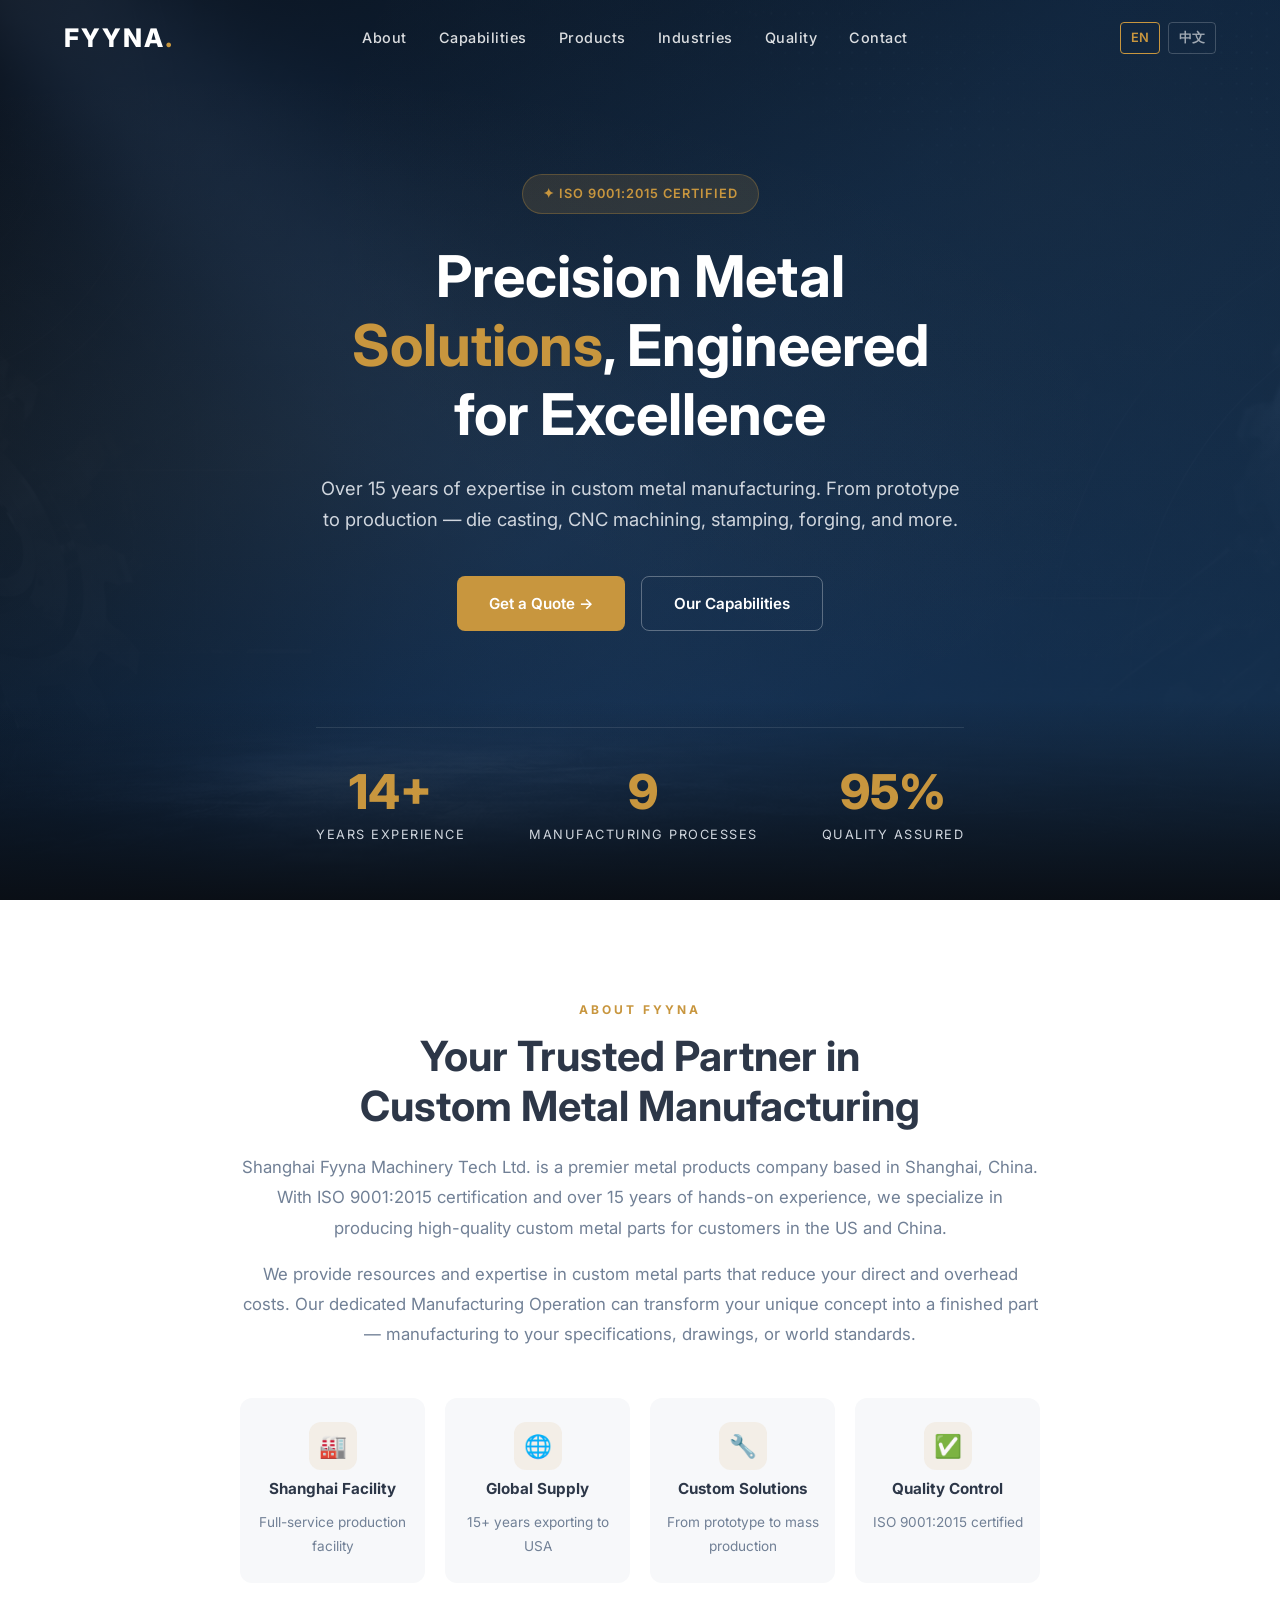
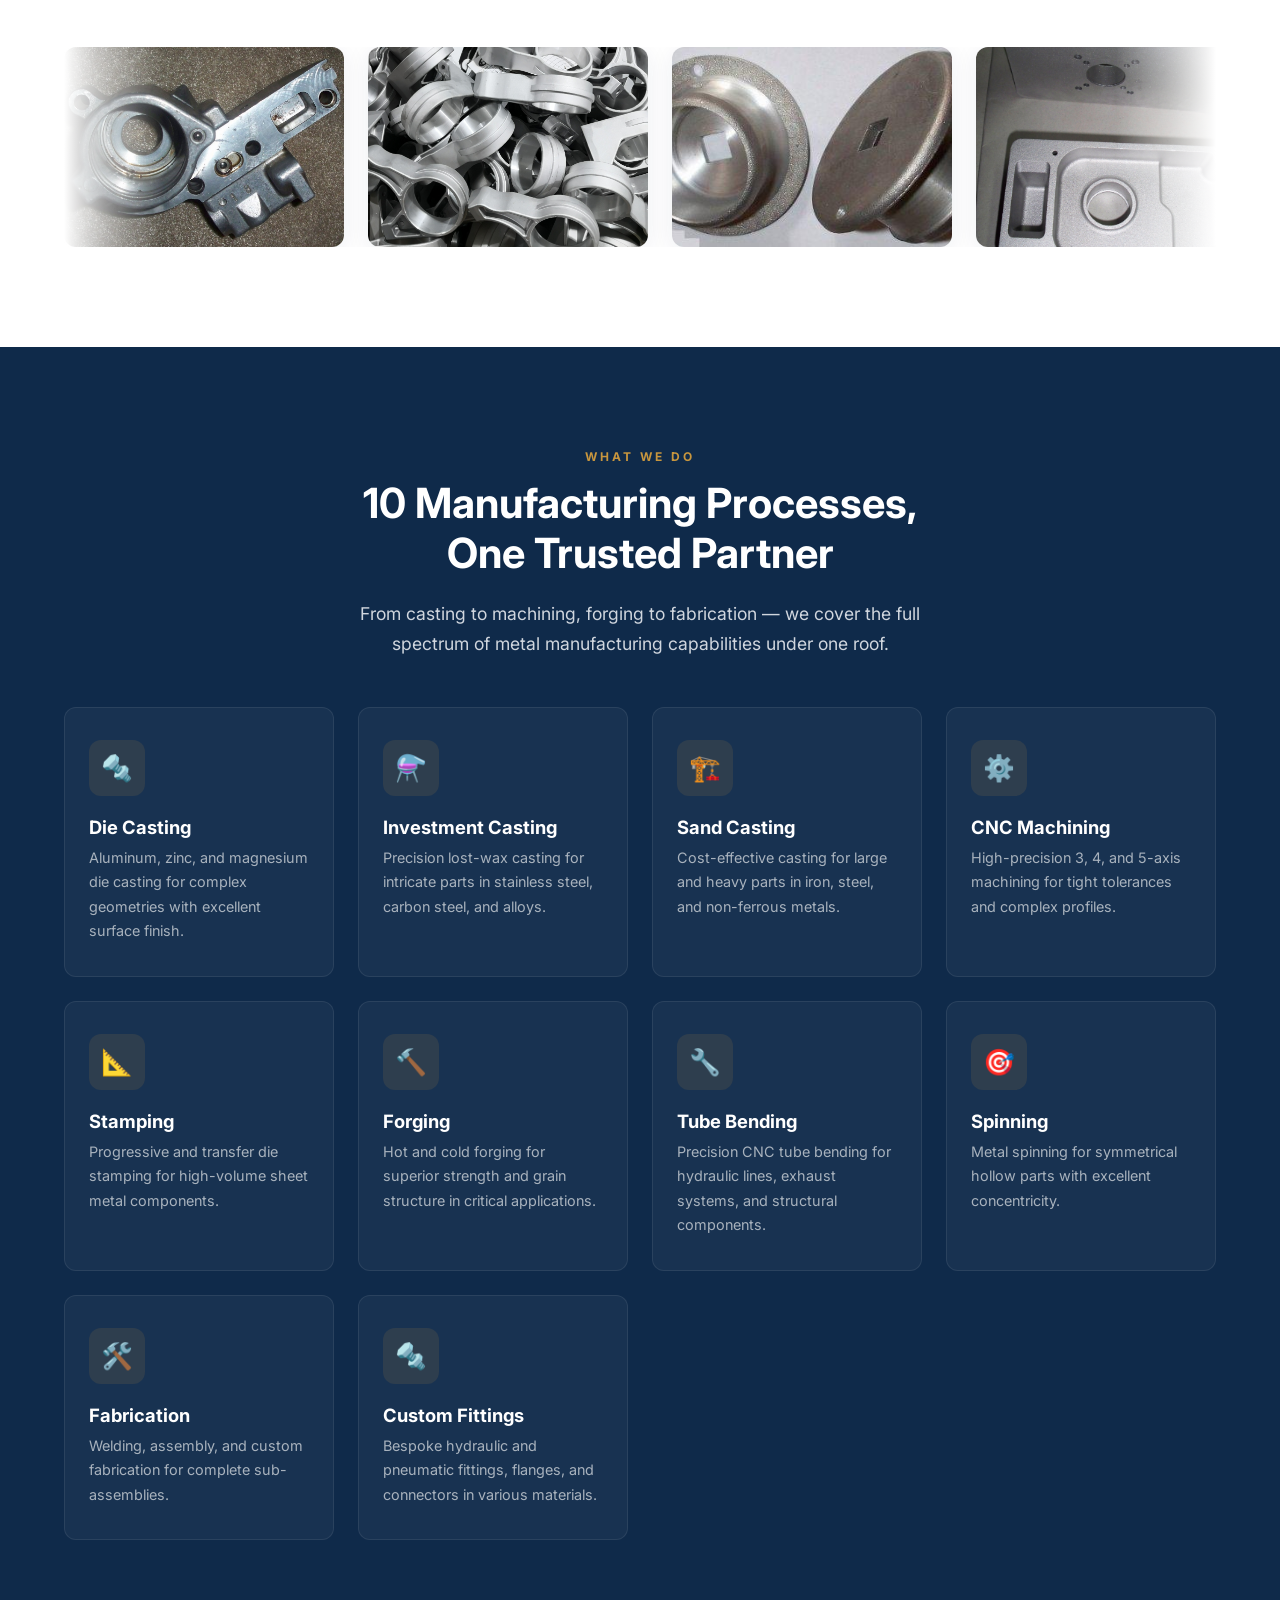
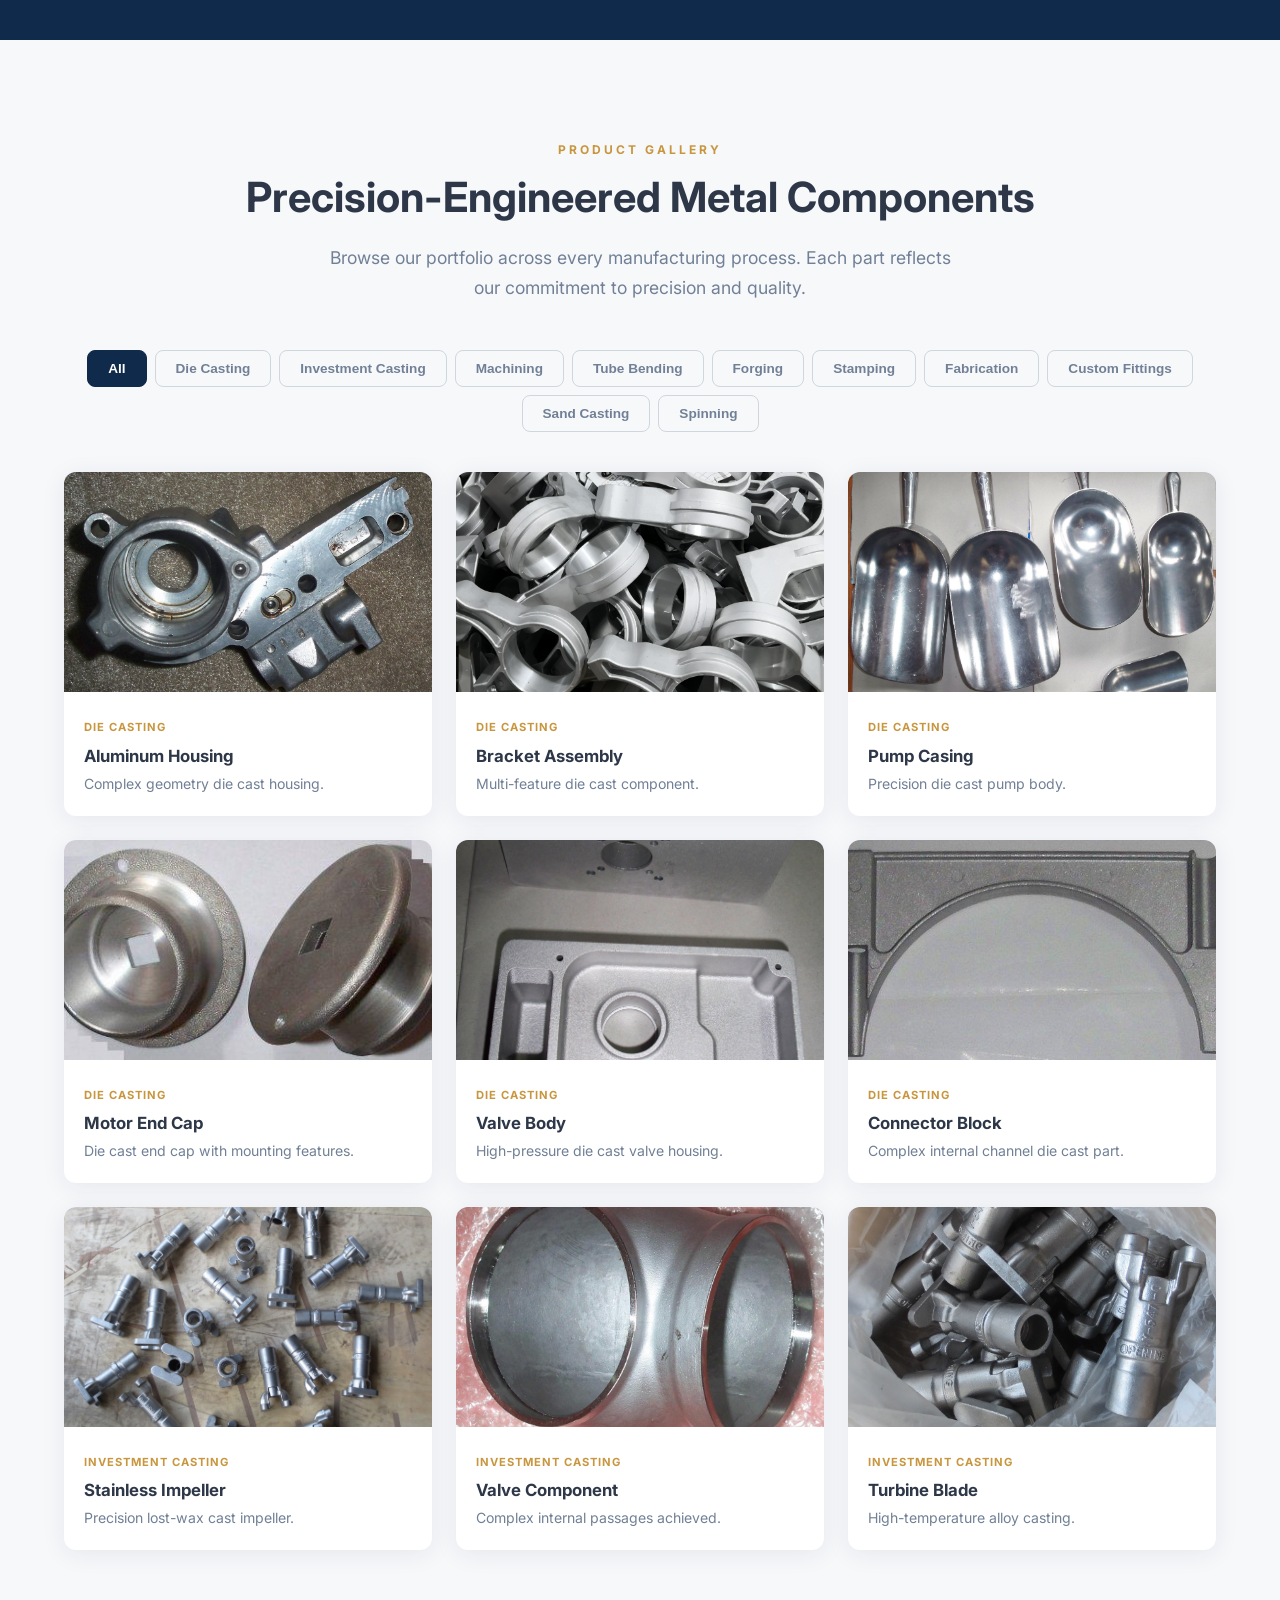
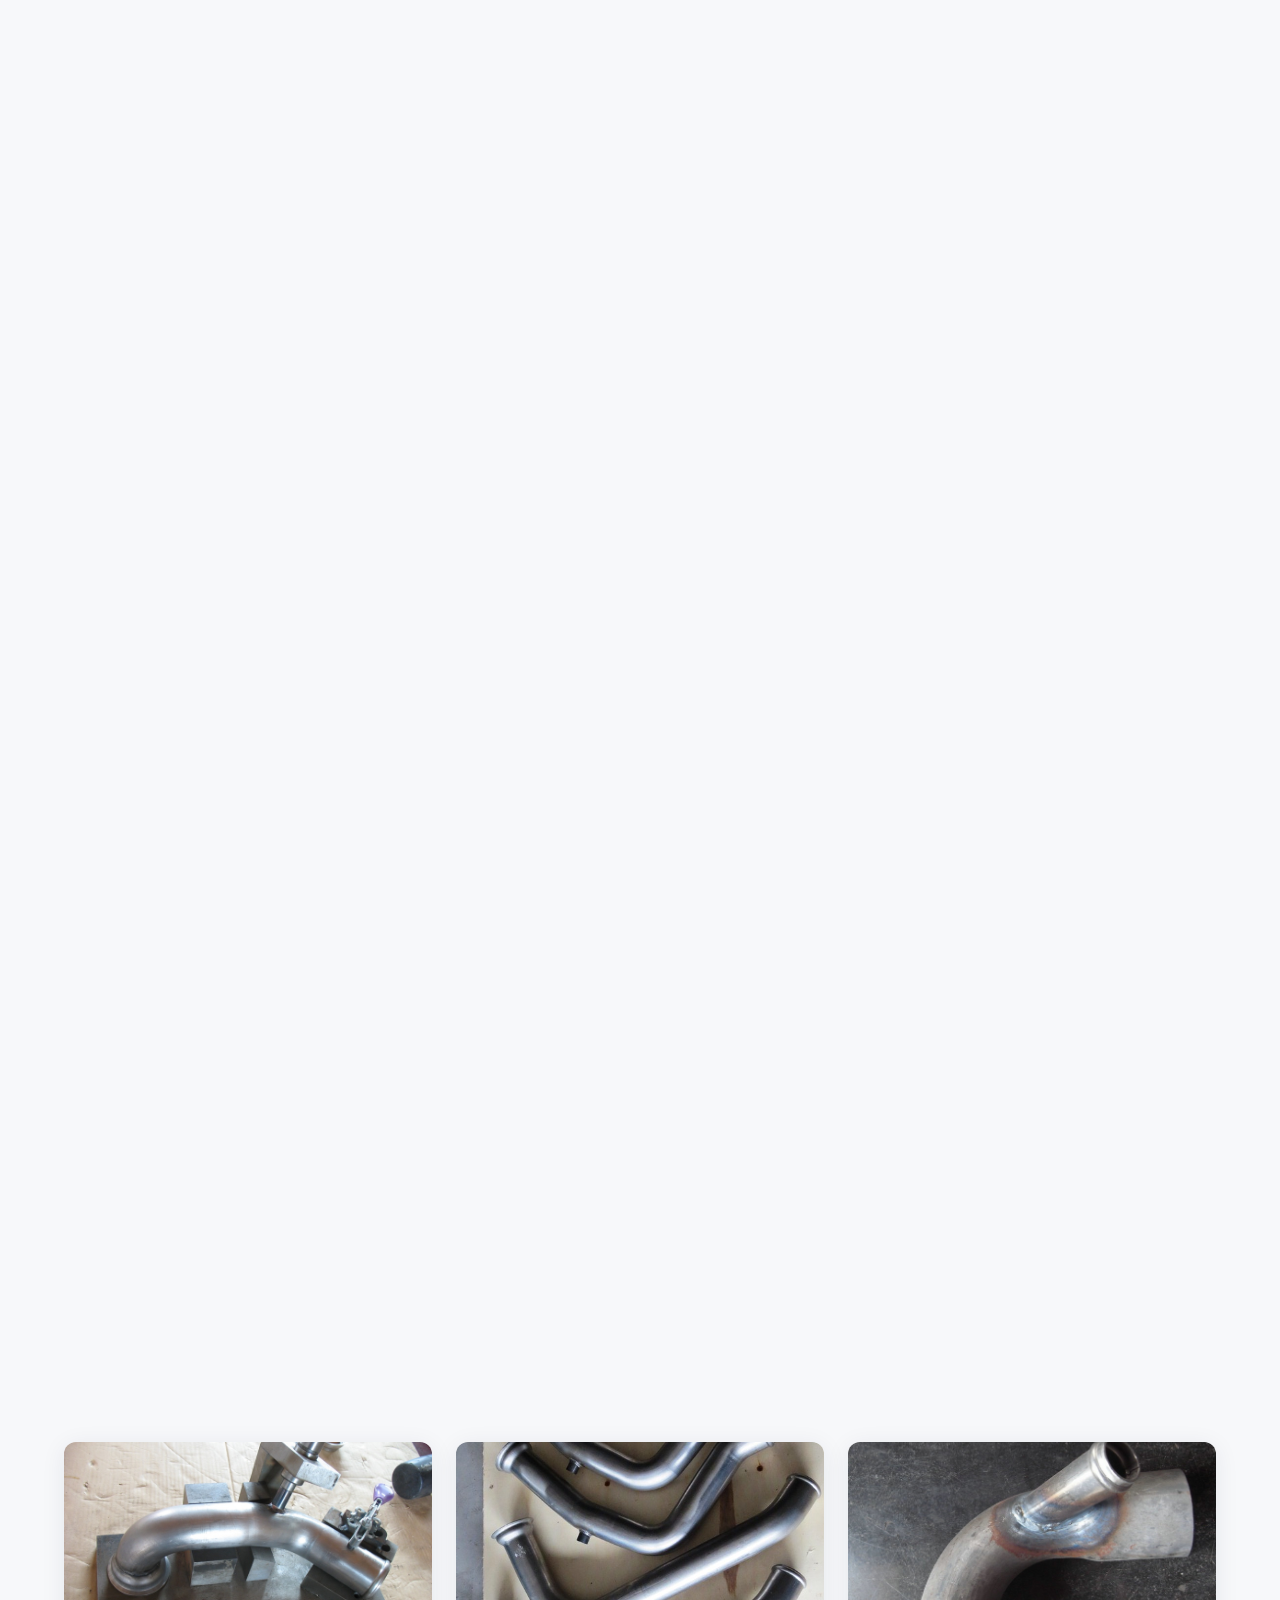
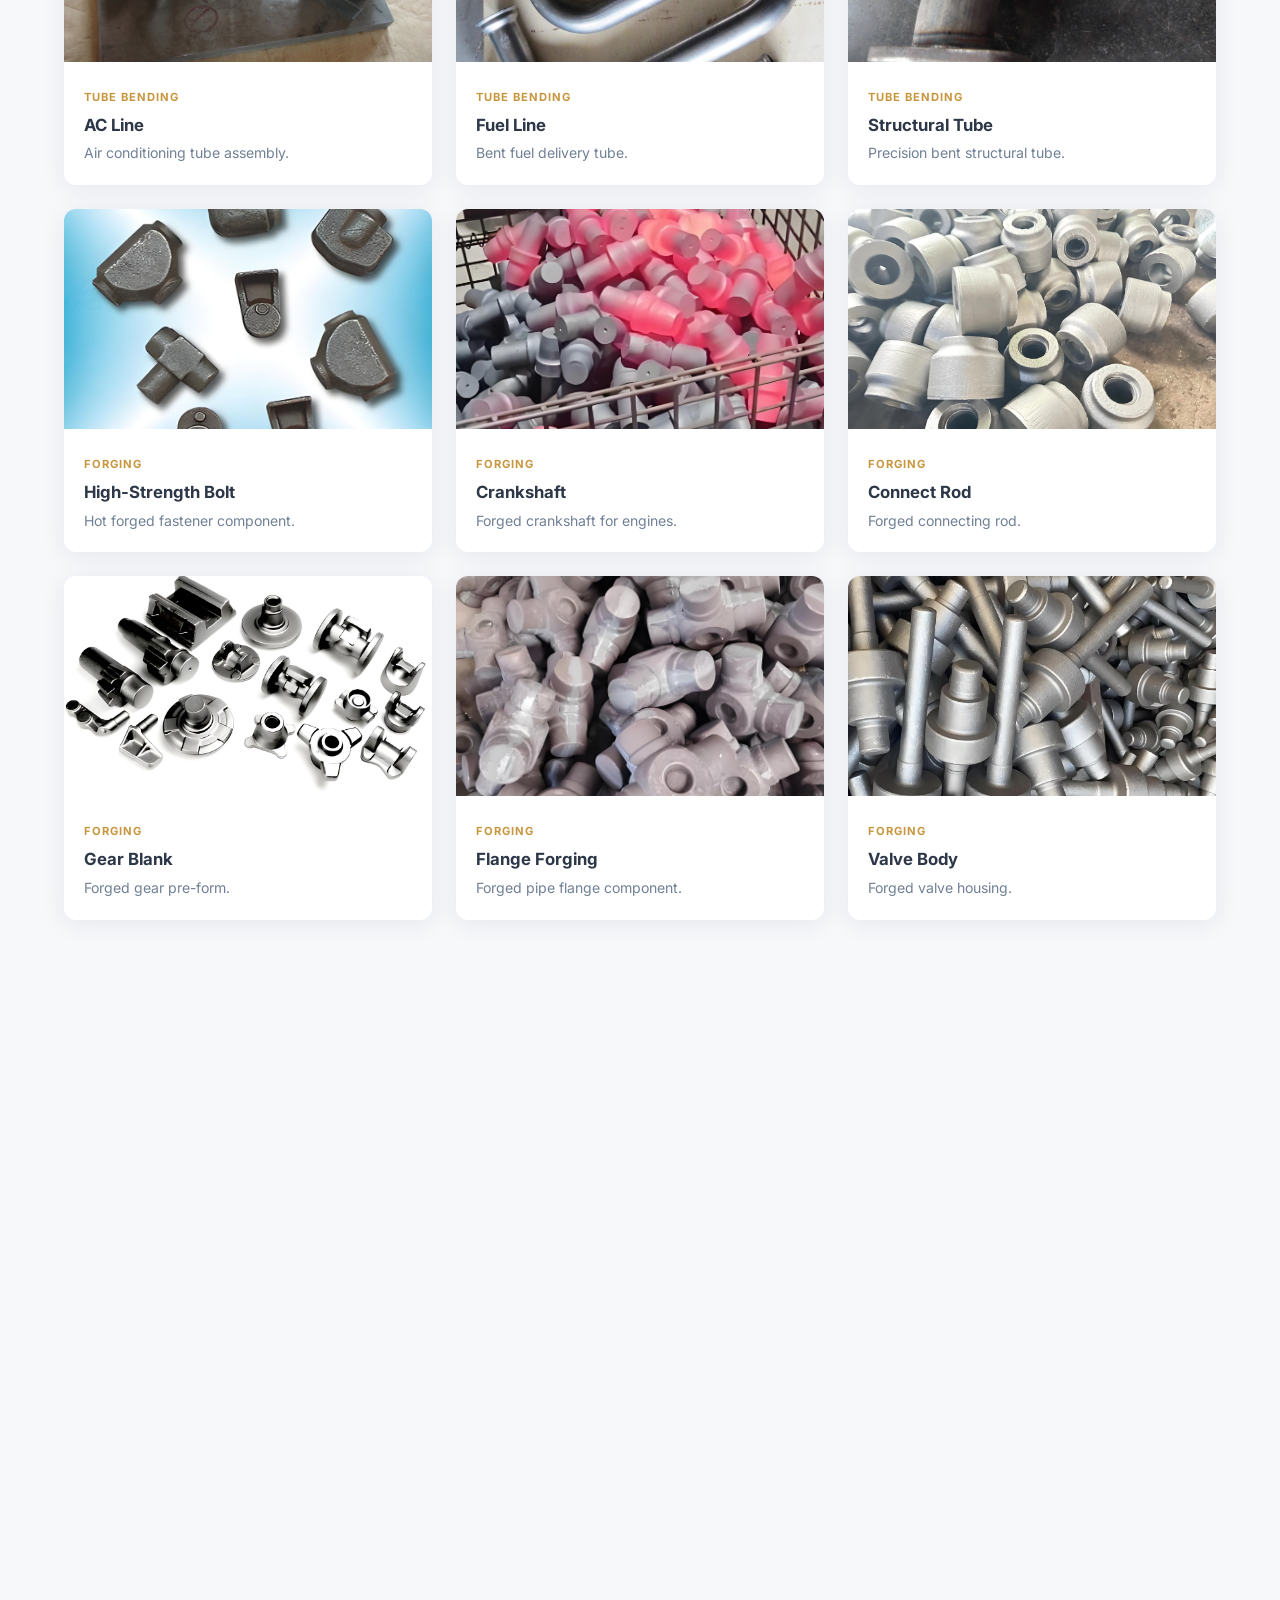
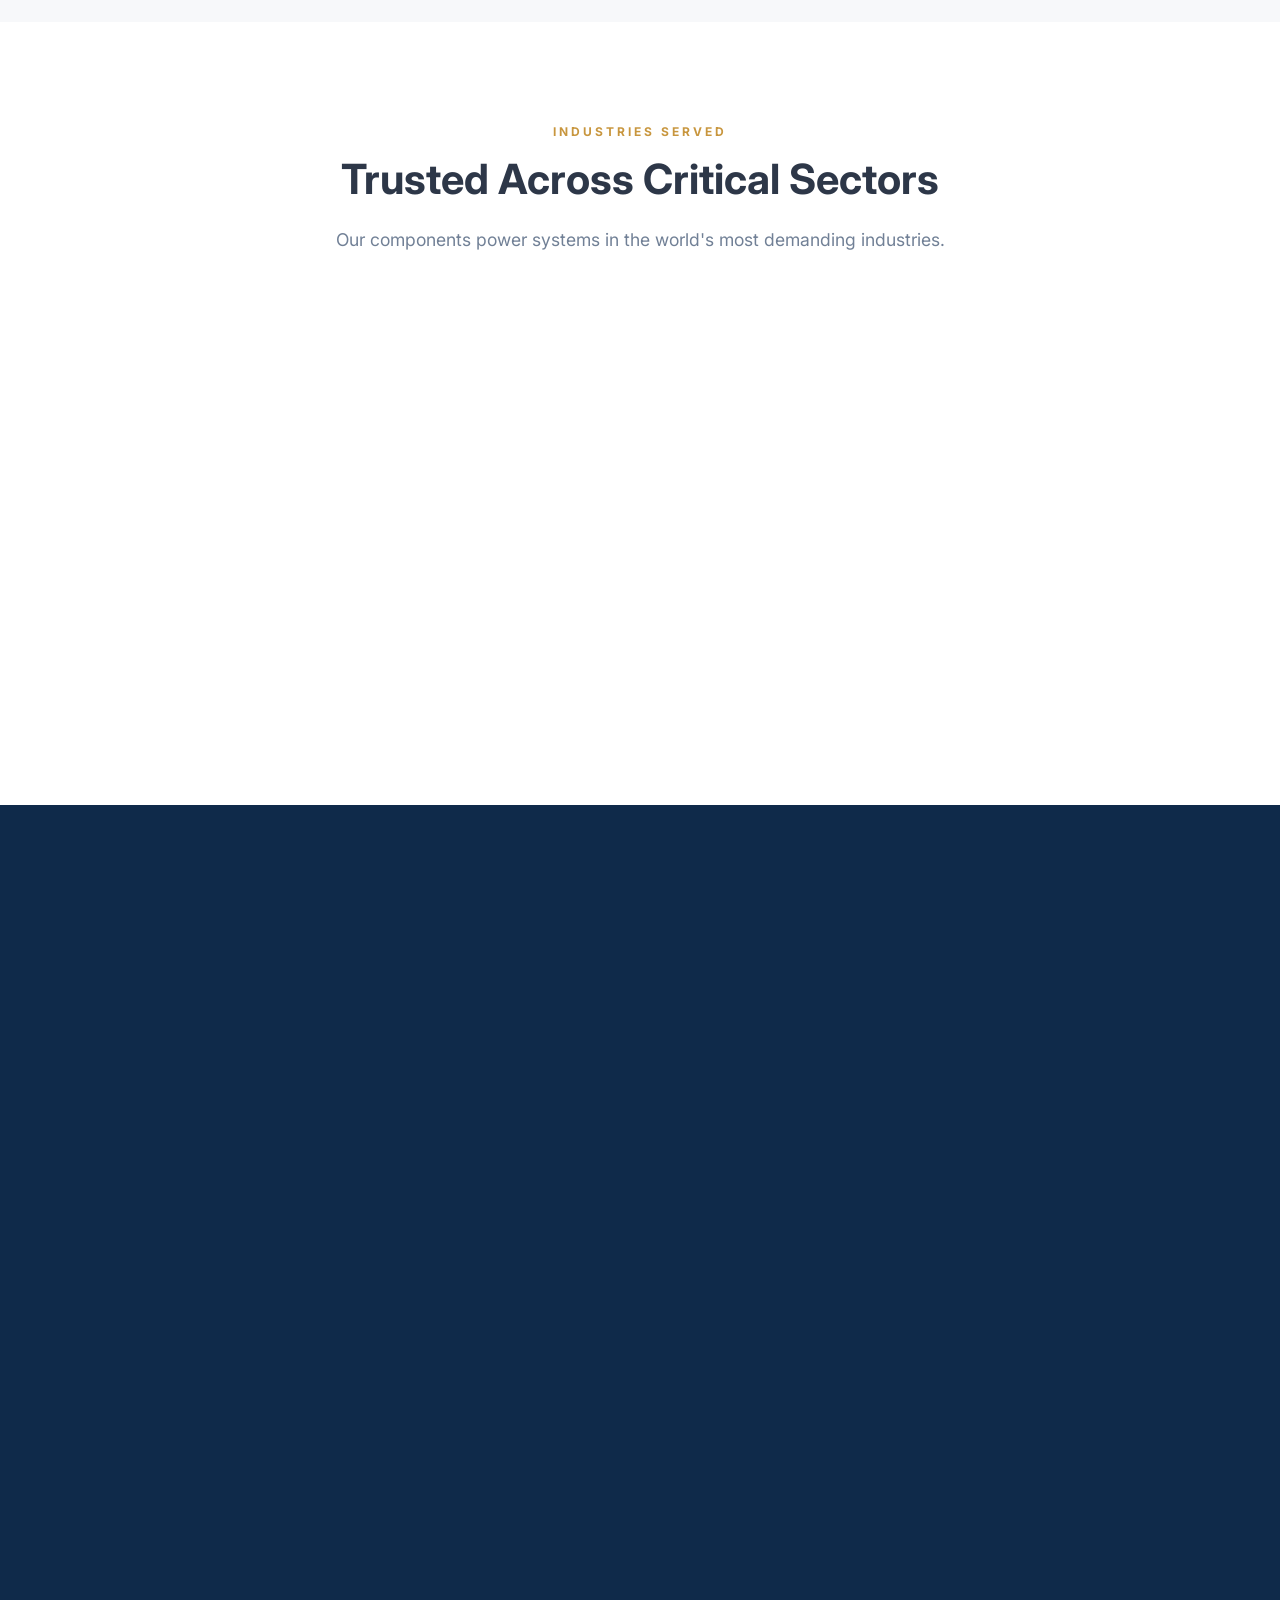
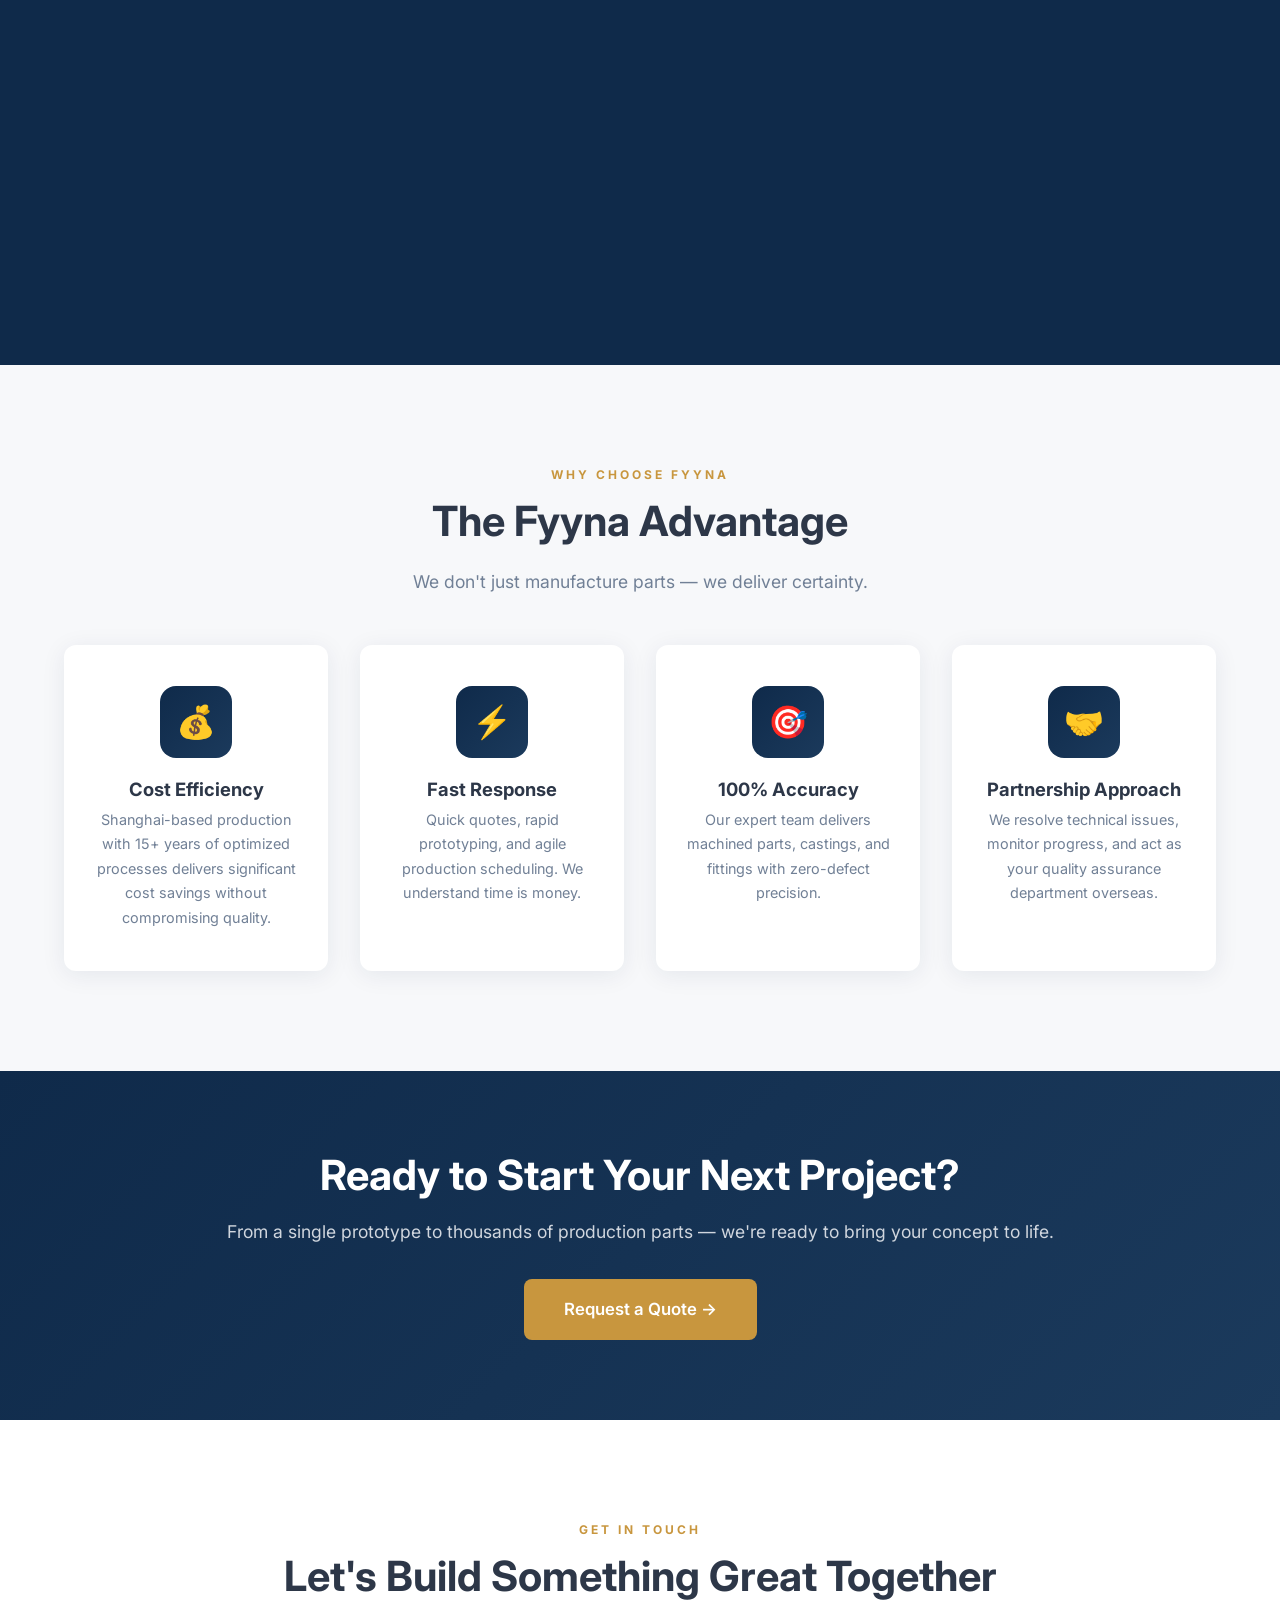
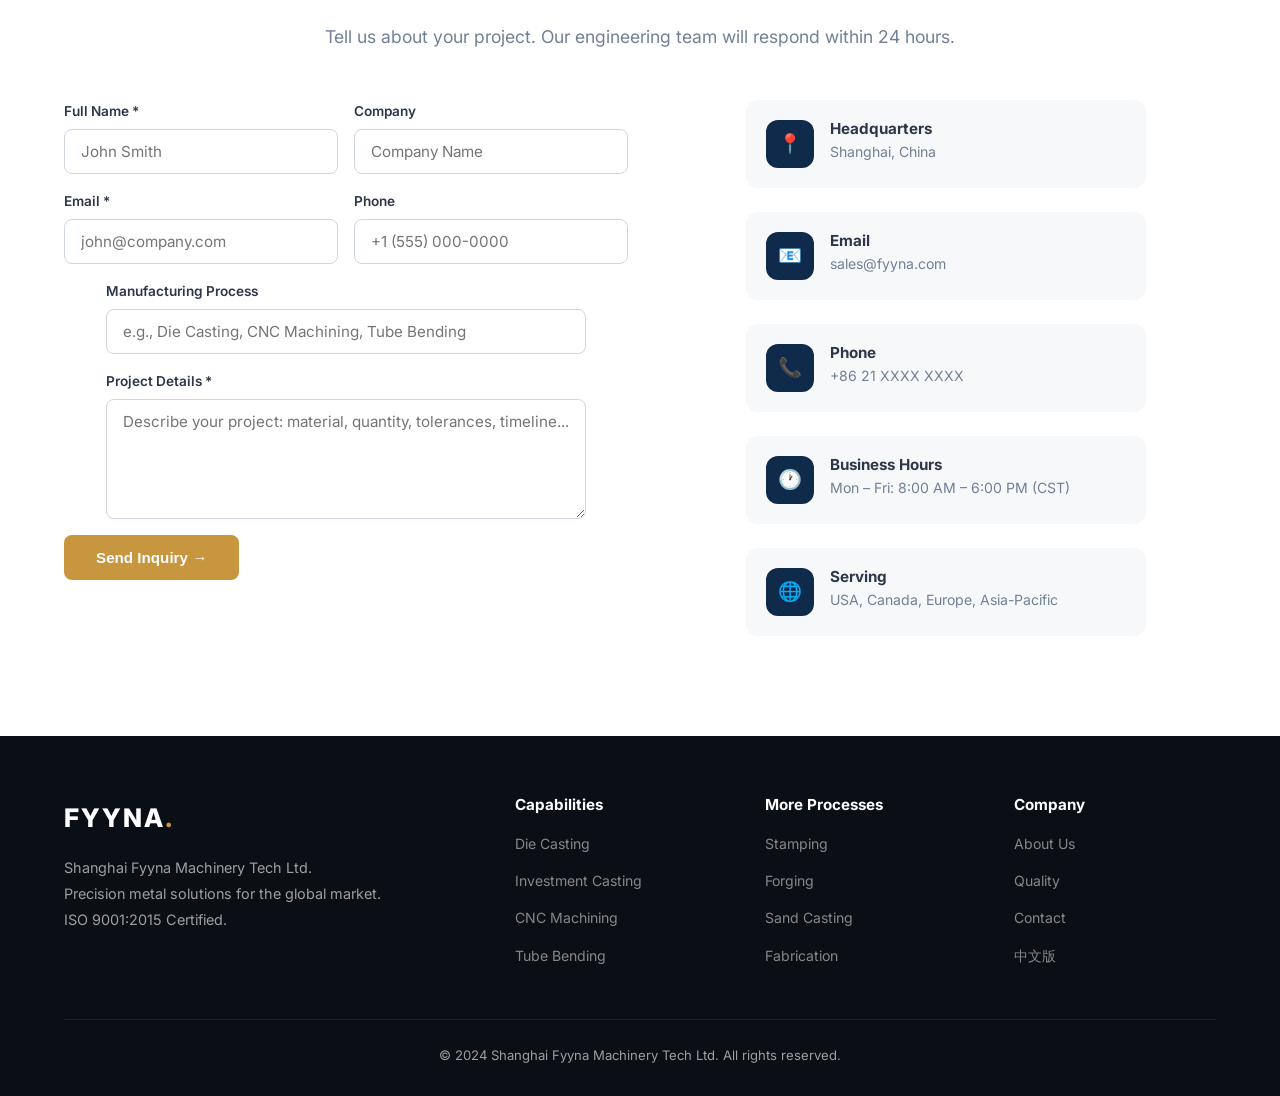
==== index.html @ 2e4b45f0 "Fyyna website - English & Chinese versions with product catalog" ====
<!DOCTYPE html>
<html lang="en">
<head>
  <meta charset="UTF-8">
  <meta name="viewport" content="width=device-width, initial-scale=1.0">
  <title>Fyyna — Precision Metal Solutions | Shanghai Fyyna Machinery Tech</title>
  <meta name="description" content="Shanghai Fyyna Machinery Tech — ISO 9001 certified manufacturer of custom metal parts. Die casting, investment casting, CNC machining, stamping, forging, tube bending. 15+ years exporting to USA.">
  <link rel="preconnect" href="https://fonts.googleapis.com">
  <link href="https://fonts.googleapis.com/css2?family=Inter:wght@400;500;600;700;800&display=swap" rel="stylesheet">
  <link rel="stylesheet" href="css/style.css">
</head>
<body>

<!-- ===== Navigation ===== -->
<nav class="nav" id="nav">
  <div class="container">
    <a href="#" class="nav-logo">FYYNA<span>.</span></a>
    <ul class="nav-links">
      <li><a href="#about">About</a></li>
      <li><a href="#capabilities">Capabilities</a></li>
      <li><a href="#products">Products</a></li>
      <li><a href="#industries">Industries</a></li>
      <li><a href="#quality">Quality</a></li>
      <li><a href="#contact">Contact</a></li>
    </ul>
    <div class="nav-lang">
      <a href="index.html" class="active">EN</a>
      <a href="zh.html">中文</a>
    </div>
    <div class="nav-toggle" onclick="document.querySelector('.nav-links').classList.toggle('show')">
      <span></span><span></span><span></span>
    </div>
  </div>
</nav>

<!-- ===== Hero ===== -->
<section class="hero" id="hero">
  <div class="container">
    <div class="hero-content fade-up">
      <div class="hero-badge">✦ ISO 9001:2015 CERTIFIED</div>
      <h1>Precision Metal<br><span>Solutions</span>, Engineered<br>for Excellence</h1>
      <p>Over 15 years of expertise in custom metal manufacturing. From prototype to production — die casting, CNC machining, stamping, forging, and more.</p>
      <div class="hero-btns">
        <a href="#contact" class="btn btn-primary">Get a Quote →</a>
        <a href="#capabilities" class="btn btn-outline">Our Capabilities</a>
      </div>
    </div>
    <div class="hero-stats fade-up">
      <div class="hero-stat">
        <div class="hero-stat-num">15+</div>
        <div class="hero-stat-label">YEARS EXPERIENCE</div>
      </div>
      <div class="hero-stat">
        <div class="hero-stat-num">10</div>
        <div class="hero-stat-label">MANUFACTURING PROCESSES</div>
      </div>
      <div class="hero-stat">
        <div class="hero-stat-num">100%</div>
        <div class="hero-stat-label">QUALITY ASSURED</div>
      </div>
    </div>
  </div>
</section>

<!-- ===== About ===== -->
<section class="section" id="about">
  <div class="container">
    <div class="about-center fade-up">
      <div class="section-label">About Fyyna</div>
      <h2>Your Trusted Partner in<br>Custom Metal Manufacturing</h2>
      <p>Shanghai Fyyna Machinery Tech Ltd. is a premier metal products company based in Shanghai, China. With ISO 9001:2015 certification and over 15 years of hands-on experience, we specialize in producing high-quality custom metal parts for customers in the US and China.</p>
      <p>We provide resources and expertise in custom metal parts that reduce your direct and overhead costs. Our dedicated Manufacturing Operation can transform your unique concept into a finished part — manufacturing to your specifications, drawings, or world standards.</p>
      <div class="about-features">
        <div class="about-feature">
          <div class="about-feature-icon">🏭</div>
          <h4>Shanghai Facility</h4>
          <p>Full-service production facility</p>
        </div>
        <div class="about-feature">
          <div class="about-feature-icon">🌐</div>
          <h4>Global Supply</h4>
          <p>15+ years exporting to USA</p>
        </div>
        <div class="about-feature">
          <div class="about-feature-icon">🔧</div>
          <h4>Custom Solutions</h4>
          <p>From prototype to mass production</p>
        </div>
        <div class="about-feature">
          <div class="about-feature-icon">✅</div>
          <h4>Quality Control</h4>
          <p>ISO 9001:2015 certified</p>
        </div>
      </div>
    </div>
    <div class="carousel-wrapper fade-up">
      <div class="carousel-track">
        <img class="carousel-img" src="images/carousel/slide-1.jpg" alt="Die casting">
        <img class="carousel-img" src="images/carousel/slide-2.jpg" alt="Die casting">
        <img class="carousel-img" src="images/carousel/slide-3.jpg" alt="Die casting">
        <img class="carousel-img" src="images/carousel/slide-4.jpg" alt="Die casting">
        <img class="carousel-img" src="images/carousel/slide-5.jpg" alt="CNC machining">
        <img class="carousel-img" src="images/carousel/slide-6.jpg" alt="CNC machining">
        <img class="carousel-img" src="images/carousel/slide-7.jpg" alt="CNC machining">
        <img class="carousel-img" src="images/carousel/slide-8.jpg" alt="CNC machining">
        <img class="carousel-img" src="images/carousel/slide-9.jpg" alt="Tube bending">
        <img class="carousel-img" src="images/carousel/slide-10.jpg" alt="Tube bending">
        <img class="carousel-img" src="images/carousel/slide-11.jpg" alt="Tube bending">
        <img class="carousel-img" src="images/carousel/slide-12.jpg" alt="Tube bending">
        <img class="carousel-img" src="images/carousel/slide-13.jpg" alt="Investment casting">
        <img class="carousel-img" src="images/carousel/slide-14.jpg" alt="Investment casting">
        <img class="carousel-img" src="images/carousel/slide-15.jpg" alt="Investment casting">
        <img class="carousel-img" src="images/carousel/slide-16.jpg" alt="Investment casting">
        <!-- Duplicate for seamless loop -->
        <img class="carousel-img" src="images/carousel/slide-1.jpg" alt="Die casting">
        <img class="carousel-img" src="images/carousel/slide-2.jpg" alt="Die casting">
        <img class="carousel-img" src="images/carousel/slide-3.jpg" alt="Die casting">
        <img class="carousel-img" src="images/carousel/slide-4.jpg" alt="Die casting">
        <img class="carousel-img" src="images/carousel/slide-5.jpg" alt="CNC machining">
        <img class="carousel-img" src="images/carousel/slide-6.jpg" alt="CNC machining">
        <img class="carousel-img" src="images/carousel/slide-7.jpg" alt="CNC machining">
        <img class="carousel-img" src="images/carousel/slide-8.jpg" alt="CNC machining">
        <img class="carousel-img" src="images/carousel/slide-9.jpg" alt="Tube bending">
        <img class="carousel-img" src="images/carousel/slide-10.jpg" alt="Tube bending">
        <img class="carousel-img" src="images/carousel/slide-11.jpg" alt="Tube bending">
        <img class="carousel-img" src="images/carousel/slide-12.jpg" alt="Tube bending">
        <img class="carousel-img" src="images/carousel/slide-13.jpg" alt="Investment casting">
        <img class="carousel-img" src="images/carousel/slide-14.jpg" alt="Investment casting">
        <img class="carousel-img" src="images/carousel/slide-15.jpg" alt="Investment casting">
        <img class="carousel-img" src="images/carousel/slide-16.jpg" alt="Investment casting">
      </div>
    </div>
  </div>
</section>

<!-- ===== Capabilities ===== -->
<section class="section section-dark" id="capabilities">
  <div class="container">
    <div class="section-label">What We Do</div>
    <h2 class="section-title" style="color:#fff">10 Manufacturing Processes,<br>One Trusted Partner</h2>
    <p class="section-desc">From casting to machining, forging to fabrication — we cover the full spectrum of metal manufacturing capabilities under one roof.</p>
    <div class="capabilities-grid">
      <div class="cap-card fade-up">
        <div class="cap-icon">🔩</div>
        <h3>Die Casting</h3>
        <p>Aluminum, zinc, and magnesium die casting for complex geometries with excellent surface finish.</p>
      </div>
      <div class="cap-card fade-up">
        <div class="cap-icon">⚗️</div>
        <h3>Investment Casting</h3>
        <p>Precision lost-wax casting for intricate parts in stainless steel, carbon steel, and alloys.</p>
      </div>
      <div class="cap-card fade-up">
        <div class="cap-icon">🏗️</div>
        <h3>Sand Casting</h3>
        <p>Cost-effective casting for large and heavy parts in iron, steel, and non-ferrous metals.</p>
      </div>
      <div class="cap-card fade-up">
        <div class="cap-icon">⚙️</div>
        <h3>CNC Machining</h3>
        <p>High-precision 3, 4, and 5-axis machining for tight tolerances and complex profiles.</p>
      </div>
      <div class="cap-card fade-up">
        <div class="cap-icon">📐</div>
        <h3>Stamping</h3>
        <p>Progressive and transfer die stamping for high-volume sheet metal components.</p>
      </div>
      <div class="cap-card fade-up">
        <div class="cap-icon">🔨</div>
        <h3>Forging</h3>
        <p>Hot and cold forging for superior strength and grain structure in critical applications.</p>
      </div>
      <div class="cap-card fade-up">
        <div class="cap-icon">🔧</div>
        <h3>Tube Bending</h3>
        <p>Precision CNC tube bending for hydraulic lines, exhaust systems, and structural components.</p>
      </div>
      <div class="cap-card fade-up">
        <div class="cap-icon">🎯</div>
        <h3>Spinning</h3>
        <p>Metal spinning for symmetrical hollow parts with excellent concentricity.</p>
      </div>
      <div class="cap-card fade-up">
        <div class="cap-icon">🛠️</div>
        <h3>Fabrication</h3>
        <p>Welding, assembly, and custom fabrication for complete sub-assemblies.</p>
      </div>
      <div class="cap-card fade-up">
        <div class="cap-icon">🔩</div>
        <h3>Custom Fittings</h3>
        <p>Bespoke hydraulic and pneumatic fittings, flanges, and connectors in various materials.</p>
      </div>
    </div>
  </div>
</section>

<!-- ===== Products ===== -->
<section class="section section-alt" id="products">
  <div class="container">
    <div class="section-label">Product Gallery</div>
    <h2 class="section-title">Precision-Engineered Metal Components</h2>
    <p class="section-desc">Browse our portfolio across every manufacturing process. Each part reflects our commitment to precision and quality.</p>
    <div class="products-tabs">
      <button class="products-tab active" data-filter="all">All</button>
      <button class="products-tab" data-filter="die-casting">Die Casting</button>
      <button class="products-tab" data-filter="investment-casting">Investment Casting</button>
      <button class="products-tab" data-filter="machining">Machining</button>
      <button class="products-tab" data-filter="tube-bending">Tube Bending</button>
      <button class="products-tab" data-filter="forging">Forging</button>
      <button class="products-tab" data-filter="stamping">Stamping</button>
      <button class="products-tab" data-filter="fabrication">Fabrication</button>
      <button class="products-tab" data-filter="custom-fitting">Custom Fittings</button>
      <button class="products-tab" data-filter="sand-casting">Sand Casting</button>
      <button class="products-tab" data-filter="spinning">Spinning</button>
    </div>
    <div class="products-grid" id="productsGrid">
      <!-- Die Casting (6) -->
      <div class="product-card fade-up" data-category="die-casting"><div style="overflow:hidden"><img class="product-card-img" src="images/products/die-casting/die-casting-1.jpg" alt="Die casting"></div><div class="product-card-body"><div class="product-card-tag">Die Casting</div><h3>Aluminum Housing</h3><p>Complex geometry die cast housing.</p></div></div>
      <div class="product-card fade-up" data-category="die-casting"><div style="overflow:hidden"><img class="product-card-img" src="images/products/die-casting/die-casting-2.jpg" alt="Die casting"></div><div class="product-card-body"><div class="product-card-tag">Die Casting</div><h3>Bracket Assembly</h3><p>Multi-feature die cast component.</p></div></div>
      <div class="product-card fade-up" data-category="die-casting"><div style="overflow:hidden"><img class="product-card-img" src="images/products/die-casting/die-casting-3.jpg" alt="Die casting"></div><div class="product-card-body"><div class="product-card-tag">Die Casting</div><h3>Pump Casing</h3><p>Precision die cast pump body.</p></div></div>
      <div class="product-card fade-up" data-category="die-casting"><div style="overflow:hidden"><img class="product-card-img" src="images/products/die-casting/die-casting-4.jpg" alt="Die casting"></div><div class="product-card-body"><div class="product-card-tag">Die Casting</div><h3>Motor End Cap</h3><p>Die cast end cap with mounting features.</p></div></div>
      <div class="product-card fade-up" data-category="die-casting"><div style="overflow:hidden"><img class="product-card-img" src="images/products/die-casting/die-casting-5.jpg" alt="Die casting"></div><div class="product-card-body"><div class="product-card-tag">Die Casting</div><h3>Valve Body</h3><p>High-pressure die cast valve housing.</p></div></div>
      <div class="product-card fade-up" data-category="die-casting"><div style="overflow:hidden"><img class="product-card-img" src="images/products/die-casting/die-casting-6.jpg" alt="Die casting"></div><div class="product-card-body"><div class="product-card-tag">Die Casting</div><h3>Connector Block</h3><p>Complex internal channel die cast part.</p></div></div>
      <!-- Investment Casting (6) -->
      <div class="product-card fade-up" data-category="investment-casting"><div style="overflow:hidden"><img class="product-card-img" src="images/products/investment-casting/investment-casting-1.jpg" alt="Investment casting"></div><div class="product-card-body"><div class="product-card-tag">Investment Casting</div><h3>Stainless Impeller</h3><p>Precision lost-wax cast impeller.</p></div></div>
      <div class="product-card fade-up" data-category="investment-casting"><div style="overflow:hidden"><img class="product-card-img" src="images/products/investment-casting/investment-casting-2.jpg" alt="Investment casting"></div><div class="product-card-body"><div class="product-card-tag">Investment Casting</div><h3>Valve Component</h3><p>Complex internal passages achieved.</p></div></div>
      <div class="product-card fade-up" data-category="investment-casting"><div style="overflow:hidden"><img class="product-card-img" src="images/products/investment-casting/investment-casting-3.jpg" alt="Investment casting"></div><div class="product-card-body"><div class="product-card-tag">Investment Casting</div><h3>Turbine Blade</h3><p>High-temperature alloy casting.</p></div></div>
      <div class="product-card fade-up" data-category="investment-casting"><div style="overflow:hidden"><img class="product-card-img" src="images/products/investment-casting/investment-casting-4.jpg" alt="Investment casting"></div><div class="product-card-body"><div class="product-card-tag">Investment Casting</div><h3>Marine Fitting</h3><p>Corrosion-resistant stainless part.</p></div></div>
      <div class="product-card fade-up" data-category="investment-casting"><div style="overflow:hidden"><img class="product-card-img" src="images/products/investment-casting/investment-casting-5.jpg" alt="Investment casting"></div><div class="product-card-body"><div class="product-card-tag">Investment Casting</div><h3>Connector Housing</h3><p>Precision cast enclosure part.</p></div></div>
      <div class="product-card fade-up" data-category="investment-casting"><div style="overflow:hidden"><img class="product-card-img" src="images/products/investment-casting/investment-casting-6.jpg" alt="Investment casting"></div><div class="product-card-body"><div class="product-card-tag">Investment Casting</div><h3>Bracket Assembly</h3><p>Structural investment cast bracket.</p></div></div>
      <!-- Machining (6) -->
      <div class="product-card fade-up" data-category="machining"><div style="overflow:hidden"><img class="product-card-img" src="images/products/machining/machining-1.jpg" alt="CNC machining"></div><div class="product-card-body"><div class="product-card-tag">CNC Machining</div><h3>Bearing Rings</h3><p>Tight-tolerance turned components.</p></div></div>
      <div class="product-card fade-up" data-category="machining"><div style="overflow:hidden"><img class="product-card-img" src="images/products/machining/machining-2.jpg" alt="CNC machining"></div><div class="product-card-body"><div class="product-card-tag">CNC Machining</div><h3>Shaft Assembly</h3><p>Multi-diameter turned shaft.</p></div></div>
      <div class="product-card fade-up" data-category="machining"><div style="overflow:hidden"><img class="product-card-img" src="images/products/machining/machining-3.jpg" alt="CNC machining"></div><div class="product-card-body"><div class="product-card-tag">CNC Machining</div><h3>Flange Adapter</h3><p>Precision machined flange.</p></div></div>
      <div class="product-card fade-up" data-category="machining"><div style="overflow:hidden"><img class="product-card-img" src="images/products/machining/machining-4.jpg" alt="CNC machining"></div><div class="product-card-body"><div class="product-card-tag">CNC Machining</div><h3>Hydraulic Piston</h3><p>CNC turned hydraulic component.</p></div></div>
      <div class="product-card fade-up" data-category="machining"><div style="overflow:hidden"><img class="product-card-img" src="images/products/machining/machining-5.jpg" alt="CNC machining"></div><div class="product-card-body"><div class="product-card-tag">CNC Machining</div><h3>Spool Valve</h3><p>Precision ground valve spool.</p></div></div>
      <div class="product-card fade-up" data-category="machining"><div style="overflow:hidden"><img class="product-card-img" src="images/products/machining/machining-6.jpg" alt="CNC machining"></div><div class="product-card-body"><div class="product-card-tag">CNC Machining</div><h3>Coupling Body</h3><p>Machined coupling component.</p></div></div>
      <!-- Tube Bending (6) -->
      <div class="product-card fade-up" data-category="tube-bending"><div style="overflow:hidden"><img class="product-card-img" src="images/products/tube-bending/tube-bending-1.jpg" alt="Tube bending"></div><div class="product-card-body"><div class="product-card-tag">Tube Bending</div><h3>Hydraulic Line</h3><p>Precision bent tube assembly.</p></div></div>
      <div class="product-card fade-up" data-category="tube-bending"><div style="overflow:hidden"><img class="product-card-img" src="images/products/tube-bending/tube-bending-2.jpg" alt="Tube bending"></div><div class="product-card-body"><div class="product-card-tag">Tube Bending</div><h3>Exhaust Pipe</h3><p>Multi-bend exhaust component.</p></div></div>
      <div class="product-card fade-up" data-category="tube-bending"><div style="overflow:hidden"><img class="product-card-img" src="images/products/tube-bending/tube-bending-3.jpg" alt="Tube bending"></div><div class="product-card-body"><div class="product-card-tag">Tube Bending</div><h3>Brake Line</h3><p>Precision brake tube with fittings.</p></div></div>
      <div class="product-card fade-up" data-category="tube-bending"><div style="overflow:hidden"><img class="product-card-img" src="images/products/tube-bending/tube-bending-4.jpg" alt="Tube bending"></div><div class="product-card-body"><div class="product-card-tag">Tube Bending</div><h3>AC Line</h3><p>Air conditioning tube assembly.</p></div></div>
      <div class="product-card fade-up" data-category="tube-bending"><div style="overflow:hidden"><img class="product-card-img" src="images/products/tube-bending/tube-bending-5.jpg" alt="Tube bending"></div><div class="product-card-body"><div class="product-card-tag">Tube Bending</div><h3>Fuel Line</h3><p>Bent fuel delivery tube.</p></div></div>
      <div class="product-card fade-up" data-category="tube-bending"><div style="overflow:hidden"><img class="product-card-img" src="images/products/tube-bending/tube-bending-6.jpg" alt="Tube bending"></div><div class="product-card-body"><div class="product-card-tag">Tube Bending</div><h3>Structural Tube</h3><p>Precision bent structural tube.</p></div></div>
      <!-- Forging (6) -->
      <div class="product-card fade-up" data-category="forging"><div style="overflow:hidden"><img class="product-card-img" src="images/products/forging/forging-1.jpg" alt="Forging"></div><div class="product-card-body"><div class="product-card-tag">Forging</div><h3>High-Strength Bolt</h3><p>Hot forged fastener component.</p></div></div>
      <div class="product-card fade-up" data-category="forging"><div style="overflow:hidden"><img class="product-card-img" src="images/products/forging/forging-2.jpg" alt="Forging"></div><div class="product-card-body"><div class="product-card-tag">Forging</div><h3>Crankshaft</h3><p>Forged crankshaft for engines.</p></div></div>
      <div class="product-card fade-up" data-category="forging"><div style="overflow:hidden"><img class="product-card-img" src="images/products/forging/forging-3.jpg" alt="Forging"></div><div class="product-card-body"><div class="product-card-tag">Forging</div><h3>Connect Rod</h3><p>Forged connecting rod.</p></div></div>
      <div class="product-card fade-up" data-category="forging"><div style="overflow:hidden"><img class="product-card-img" src="images/products/forging/forging-4.jpg" alt="Forging"></div><div class="product-card-body"><div class="product-card-tag">Forging</div><h3>Gear Blank</h3><p>Forged gear pre-form.</p></div></div>
      <div class="product-card fade-up" data-category="forging"><div style="overflow:hidden"><img class="product-card-img" src="images/products/forging/forging-5.jpg" alt="Forging"></div><div class="product-card-body"><div class="product-card-tag">Forging</div><h3>Flange Forging</h3><p>Forged pipe flange component.</p></div></div>
      <div class="product-card fade-up" data-category="forging"><div style="overflow:hidden"><img class="product-card-img" src="images/products/forging/forging-6.jpg" alt="Forging"></div><div class="product-card-body"><div class="product-card-tag">Forging</div><h3>Valve Body</h3><p>Forged valve housing.</p></div></div>
      <!-- Stamping (6) -->
      <div class="product-card fade-up" data-category="stamping"><div style="overflow:hidden"><img class="product-card-img" src="images/products/stamping/stamping-1.jpg" alt="Stamping"></div><div class="product-card-body"><div class="product-card-tag">Stamping</div><h3>Mounting Bracket</h3><p>Progressive die stamped bracket.</p></div></div>
      <div class="product-card fade-up" data-category="stamping"><div style="overflow:hidden"><img class="product-card-img" src="images/products/stamping/stamping-2.jpg" alt="Stamping"></div><div class="product-card-body"><div class="product-card-tag">Stamping</div><h3>Contact Terminal</h3><p>Precision stamped contact.</p></div></div>
      <div class="product-card fade-up" data-category="stamping"><div style="overflow:hidden"><img class="product-card-img" src="images/products/stamping/stamping-3.jpg" alt="Stamping"></div><div class="product-card-body"><div class="product-card-tag">Stamping</div><h3>Shield Plate</h3><p>EMI shielding stamped part.</p></div></div>
      <div class="product-card fade-up" data-category="stamping"><div style="overflow:hidden"><img class="product-card-img" src="images/products/stamping/stamping-4.jpg" alt="Stamping"></div><div class="product-card-body"><div class="product-card-tag">Stamping</div><h3>Retaining Clip</h3><p>Spring steel retaining clip.</p></div></div>
      <div class="product-card fade-up" data-category="stamping"><div style="overflow:hidden"><img class="product-card-img" src="images/products/stamping/stamping-5.jpg" alt="Stamping"></div><div class="product-card-body"><div class="product-card-tag">Stamping</div><h3>Clamp Band</h3><p>Formed metal clamp.</p></div></div>
      <div class="product-card fade-up" data-category="stamping"><div style="overflow:hidden"><img class="product-card-img" src="images/products/stamping/stamping-6.jpg" alt="Stamping"></div><div class="product-card-body"><div class="product-card-tag">Stamping</div><h3>Electrical Lug</h3><p>Stamped and formed lug.</p></div></div>
      <!-- Fabrication (6) -->
      <div class="product-card fade-up" data-category="fabrication"><div style="overflow:hidden"><img class="product-card-img" src="images/products/fabrication/fabrication-1.jpg" alt="Fabrication"></div><div class="product-card-body"><div class="product-card-tag">Fabrication</div><h3>Pipe Elbow</h3><p>Welded pipe elbow assembly.</p></div></div>
      <div class="product-card fade-up" data-category="fabrication"><div style="overflow:hidden"><img class="product-card-img" src="images/products/fabrication/fabrication-2.jpg" alt="Fabrication"></div><div class="product-card-body"><div class="product-card-tag">Fabrication</div><h3>Manifold</h3><p>Custom welded manifold.</p></div></div>
      <div class="product-card fade-up" data-category="fabrication"><div style="overflow:hidden"><img class="product-card-img" src="images/products/fabrication/fabrication-3.jpg" alt="Fabrication"></div><div class="product-card-body"><div class="product-card-tag">Fabrication</div><h3>Frame Assembly</h3><p>Welded structural frame.</p></div></div>
      <div class="product-card fade-up" data-category="fabrication"><div style="overflow:hidden"><img class="product-card-img" src="images/products/fabrication/fabrication-4.jpg" alt="Fabrication"></div><div class="product-card-body"><div class="product-card-tag">Fabrication</div><h3>Tank Assembly</h3><p>Welded pressure vessel.</p></div></div>
      <div class="product-card fade-up" data-category="fabrication"><div style="overflow:hidden"><img class="product-card-img" src="images/products/fabrication/fabrication-5.jpg" alt="Fabrication"></div><div class="product-card-body"><div class="product-card-tag">Fabrication</div><h3>Bracket Weldment</h3><p>Custom welded bracket.</p></div></div>
      <div class="product-card fade-up" data-category="fabrication"><div style="overflow:hidden"><img class="product-card-img" src="images/products/fabrication/fabrication-6.jpg" alt="Fabrication"></div><div class="product-card-body"><div class="product-card-tag">Fabrication</div><h3>Pipe Spool</h3><p>Pre-fabricated pipe spool.</p></div></div>
      <!-- Custom Fitting (6) -->
      <div class="product-card fade-up" data-category="custom-fitting"><div style="overflow:hidden"><img class="product-card-img" src="images/products/custom-fitting/custom-fitting-1.jpg" alt="Custom fitting"></div><div class="product-card-body"><div class="product-card-tag">Custom Fittings</div><h3>Hydraulic Connector</h3><p>Threaded hydraulic fitting.</p></div></div>
      <div class="product-card fade-up" data-category="custom-fitting"><div style="overflow:hidden"><img class="product-card-img" src="images/products/custom-fitting/custom-fitting-2.jpg" alt="Custom fitting"></div><div class="product-card-body"><div class="product-card-tag">Custom Fittings</div><h3>Flange Adapter</h3><p>Custom flange connection.</p></div></div>
      <div class="product-card fade-up" data-category="custom-fitting"><div style="overflow:hidden"><img class="product-card-img" src="images/products/custom-fitting/custom-fitting-3.jpg" alt="Custom fitting"></div><div class="product-card-body"><div class="product-card-tag">Custom Fittings</div><h3>Quick Coupling</h3><p>Quick-disconnect coupling.</p></div></div>
      <div class="product-card fade-up" data-category="custom-fitting"><div style="overflow:hidden"><img class="product-card-img" src="images/products/custom-fitting/custom-fitting-4.jpg" alt="Custom fitting"></div><div class="product-card-body"><div class="product-card-tag">Custom Fittings</div><h3>Check Valve</h3><p>Precision check valve body.</p></div></div>
      <div class="product-card fade-up" data-category="custom-fitting"><div style="overflow:hidden"><img class="product-card-img" src="images/products/custom-fitting/custom-fitting-5.jpg" alt="Custom fitting"></div><div class="product-card-body"><div class="product-card-tag">Custom Fittings</div><h3>Tee Connector</h3><p>Forged tee fitting.</p></div></div>
      <div class="product-card fade-up" data-category="custom-fitting"><div style="overflow:hidden"><img class="product-card-img" src="images/products/custom-fitting/custom-fitting-6.jpg" alt="Custom fitting"></div><div class="product-card-body"><div class="product-card-tag">Custom Fittings</div><h3>Union Fitting</h3><p>Precision union connector.</p></div></div>
    </div>
  </div>
</section>

<!-- ===== Industries ===== -->
<section class="section" id="industries">
  <div class="container">
    <div class="section-label">Industries Served</div>
    <h2 class="section-title">Trusted Across Critical Sectors</h2>
    <p class="section-desc">Our components power systems in the world's most demanding industries.</p>
    <div class="industries-grid">
      <div class="industry-card fade-up">
        <div class="industry-icon">🚜</div>
        <h3>Hydraulics</h3>
        <p>Tube, fittings & flanges</p>
      </div>
      <div class="industry-card fade-up">
        <div class="industry-icon">🚗</div>
        <h3>Automotive</h3>
        <p>Engine & chassis parts</p>
      </div>
      <div class="industry-card fade-up">
        <div class="industry-icon">⚓</div>
        <h3>Marine</h3>
        <p>Corrosion-resistant components</p>
      </div>
      <div class="industry-card fade-up">
        <div class="industry-icon">🛢️</div>
        <h3>Oil & Gas</h3>
        <p>High-pressure fittings</p>
      </div>
      <div class="industry-card fade-up">
        <div class="industry-icon">🏗️</div>
        <h3>Construction</h3>
        <p>Structural components</p>
      </div>
      <div class="industry-card fade-up">
        <div class="industry-icon">⚙️</div>
        <h3>Industrial Equipment</h3>
        <p>OEM metal parts</p>
      </div>
    </div>
  </div>
</section>

<!-- ===== Quality ===== -->
<section class="section section-dark" id="quality">
  <div class="container">
    <div class="quality-center fade-up">
      <div class="section-label">Quality Assurance</div>
      <h2 style="color:#fff">ISO 9001:2015 Certified<br>Quality System</h2>
      <p>Every part undergoes rigorous inspection. We act as your quality assurance department overseas, ensuring no materials are released unless they meet your requirements.</p>
    </div>
    <div class="quality-steps fade-up">
      <div class="quality-step">
        <div class="quality-step-num">01</div>
        <h3>Incoming Material Inspection</h3>
        <p>Raw materials verified against certifications and specifications.</p>
      </div>
      <div class="quality-step">
        <div class="quality-step-num">02</div>
        <h3>In-Process Quality Control</h3>
        <p>Real-time monitoring during production with SPC tools.</p>
      </div>
      <div class="quality-step">
        <div class="quality-step-num">03</div>
        <h3>Final Inspection & Testing</h3>
        <p>Dimensional verification, surface finish, and performance testing.</p>
      </div>
      <div class="quality-step">
        <div class="quality-step-num">04</div>
        <h3>Pre-Shipment Audit</h3>
        <p>Independent quality audit before release for shipment.</p>
      </div>
    </div>
    <div class="quality-badge fade-up">
      <div class="quality-badge-icon">🏅</div>
      <h3>ISO 9001:2015</h3>
      <p>Quality Management System Certified<br>Shanghai Fyyna Machinery Tech Ltd.</p>
      <div style="margin-top:20px; padding: 10px 20px; border: 1px solid rgba(200,150,62,0.4); border-radius: 8px; font-size: 0.85rem; color: var(--metal-light);">
        Certificate No: QMS-08910 &nbsp;|&nbsp; Issued by: TÜV SÜD
      </div>
    </div>
  </div>
</section>

<!-- ===== Why Us ===== -->
<section class="section section-alt" id="why">
  <div class="container">
    <div class="section-label">Why Choose Fyyna</div>
    <h2 class="section-title">The Fyyna Advantage</h2>
    <p class="section-desc">We don't just manufacture parts — we deliver certainty.</p>
    <div class="why-grid">
      <div class="why-card fade-up">
        <div class="why-icon">💰</div>
        <h3>Cost Efficiency</h3>
        <p>Shanghai-based production with 15+ years of optimized processes delivers significant cost savings without compromising quality.</p>
      </div>
      <div class="why-card fade-up">
        <div class="why-icon">⚡</div>
        <h3>Fast Response</h3>
        <p>Quick quotes, rapid prototyping, and agile production scheduling. We understand time is money.</p>
      </div>
      <div class="why-card fade-up">
        <div class="why-icon">🎯</div>
        <h3>100% Accuracy</h3>
        <p>Our expert team delivers machined parts, castings, and fittings with zero-defect precision.</p>
      </div>
      <div class="why-card fade-up">
        <div class="why-icon">🤝</div>
        <h3>Partnership Approach</h3>
        <p>We resolve technical issues, monitor progress, and act as your quality assurance department overseas.</p>
      </div>
    </div>
  </div>
</section>

<!-- ===== CTA ===== -->
<section class="cta">
  <div class="container">
    <h2>Ready to Start Your Next Project?</h2>
    <p>From a single prototype to thousands of production parts — we're ready to bring your concept to life.</p>
    <a href="#contact" class="btn btn-primary" style="font-size:1.05rem; padding: 16px 40px;">Request a Quote →</a>
  </div>
</section>

<!-- ===== Contact ===== -->
<section class="section" id="contact">
  <div class="container">
    <div class="section-label">Get in Touch</div>
    <h2 class="section-title">Let's Build Something Great Together</h2>
    <p class="section-desc">Tell us about your project. Our engineering team will respond within 24 hours.</p>
    <div class="contact-grid">
      <form class="contact-form fade-up" onsubmit="event.preventDefault(); alert('Thank you! We will contact you within 24 hours.');">
        <div style="display:grid; grid-template-columns:1fr 1fr; gap:16px;">
          <div class="form-group">
            <label for="name">Full Name *</label>
            <input type="text" id="name" placeholder="John Smith" required>
          </div>
          <div class="form-group">
            <label for="company">Company</label>
            <input type="text" id="company" placeholder="Company Name">
          </div>
        </div>
        <div style="display:grid; grid-template-columns:1fr 1fr; gap:16px;">
          <div class="form-group">
            <label for="email">Email *</label>
            <input type="email" id="email" placeholder="john@company.com" required>
          </div>
          <div class="form-group">
            <label for="phone">Phone</label>
            <input type="tel" id="phone" placeholder="+1 (555) 000-0000">
          </div>
        </div>
        <div class="form-group">
          <label for="process">Manufacturing Process</label>
          <input type="text" id="process" placeholder="e.g., Die Casting, CNC Machining, Tube Bending">
        </div>
        <div class="form-group">
          <label for="message">Project Details *</label>
          <textarea id="message" placeholder="Describe your project: material, quantity, tolerances, timeline..." required></textarea>
        </div>
        <button type="submit" class="btn btn-primary" style="align-self:flex-start;">Send Inquiry →</button>
      </form>
      <div class="contact-info fade-up">
        <div class="contact-item">
          <div class="contact-item-icon">📍</div>
          <div>
            <h4>Headquarters</h4>
            <p>Shanghai, China</p>
          </div>
        </div>
        <div class="contact-item">
          <div class="contact-item-icon">📧</div>
          <div>
            <h4>Email</h4>
            <p>sales@fyyna.com</p>
          </div>
        </div>
        <div class="contact-item">
          <div class="contact-item-icon">📞</div>
          <div>
            <h4>Phone</h4>
            <p>+86 21 XXXX XXXX</p>
          </div>
        </div>
        <div class="contact-item">
          <div class="contact-item-icon">🕐</div>
          <div>
            <h4>Business Hours</h4>
            <p>Mon – Fri: 8:00 AM – 6:00 PM (CST)</p>
          </div>
        </div>
        <div class="contact-item">
          <div class="contact-item-icon">🌐</div>
          <div>
            <h4>Serving</h4>
            <p>USA, Canada, Europe, Asia-Pacific</p>
          </div>
        </div>
      </div>
    </div>
  </div>
</section>

<!-- ===== Footer ===== -->
<footer class="footer">
  <div class="container">
    <div class="footer-grid">
      <div class="footer-brand">
        <div class="nav-logo">FYYNA<span>.</span></div>
        <p>Shanghai Fyyna Machinery Tech Ltd.<br>Precision metal solutions for the global market.<br>ISO 9001:2015 Certified.</p>
      </div>
      <div>
        <h4>Capabilities</h4>
        <ul>
          <li><a href="#capabilities">Die Casting</a></li>
          <li><a href="#capabilities">Investment Casting</a></li>
          <li><a href="#capabilities">CNC Machining</a></li>
          <li><a href="#capabilities">Tube Bending</a></li>
        </ul>
      </div>
      <div>
        <h4>More Processes</h4>
        <ul>
          <li><a href="#capabilities">Stamping</a></li>
          <li><a href="#capabilities">Forging</a></li>
          <li><a href="#capabilities">Sand Casting</a></li>
          <li><a href="#capabilities">Fabrication</a></li>
        </ul>
      </div>
      <div>
        <h4>Company</h4>
        <ul>
          <li><a href="#about">About Us</a></li>
          <li><a href="#quality">Quality</a></li>
          <li><a href="#contact">Contact</a></li>
          <li><a href="zh.html">中文版</a></li>
        </ul>
      </div>
    </div>
    <div class="footer-bottom">
      <p>© 2024 Shanghai Fyyna Machinery Tech Ltd. All rights reserved.</p>
    </div>
  </div>
</footer>

<script>
// Nav scroll effect
const nav = document.getElementById('nav');
window.addEventListener('scroll', () => {
  nav.classList.toggle('scrolled', window.scrollY > 60);
});

// Fade-up on scroll
const observer = new IntersectionObserver((entries) => {
  entries.forEach(e => { if (e.isIntersecting) e.target.classList.add('visible'); });
}, { threshold: 0.1 });
document.querySelectorAll('.fade-up').forEach(el => observer.observe(el));

// Number counting animation
function animateCount(el, target, suffix) {
  let current = 0;
  const duration = 2000;
  const step = target / (duration / 16);
  function update() {
    current += step;
    if (current >= target) {
      el.textContent = target + suffix;
      return;
    }
    el.textContent = Math.floor(current) + suffix;
    requestAnimationFrame(update);
  }
  update();
}

const statsObserver = new IntersectionObserver((entries) => {
  entries.forEach(e => {
    if (e.isIntersecting && !e.target.dataset.animated) {
      e.target.dataset.animated = 'true';
      const nums = e.target.querySelectorAll('.hero-stat-num');
      animateCount(nums[0], 15, '+');
      animateCount(nums[1], 10, '');
      animateCount(nums[2], 100, '%');
    }
  });
}, { threshold: 0.3 });
const statsEl = document.querySelector('.hero-stats');
if (statsEl) statsObserver.observe(statsEl);

// Product filter
document.querySelectorAll('.products-tab').forEach(btn => {
  btn.addEventListener('click', () => {
    document.querySelectorAll('.products-tab').forEach(b => b.classList.remove('active'));
    btn.classList.add('active');
    const filter = btn.dataset.filter;
    document.querySelectorAll('.product-card').forEach(card => {
      if (filter === 'all' || card.dataset.category === filter) {
        card.style.display = '';
      } else {
        card.style.display = 'none';
      }
    });
  });
});
</script>
</body>
</html>
---- css/style.css ----
/* ============================================
   FYYNAA — Industrial Metal Solutions
   Modern Manufacturing Website Stylesheet
   ============================================ */

/* --- Reset & Base --- */
*, *::before, *::after { margin: 0; padding: 0; box-sizing: border-box; }

:root {
  --primary: #0F2A4A;
  --primary-light: #1B3A5C;
  --accent: #C8963E;
  --accent-hover: #E0AD52;
  --metal: #A8B2BD;
  --metal-light: #D0D6DE;
  --dark: #0A0F16;
  --text: #2D3748;
  --text-light: #718096;
  --bg: #F7F8FA;
  --white: #FFFFFF;
  --shadow: 0 4px 24px rgba(15,42,74,0.08);
  --shadow-lg: 0 12px 48px rgba(15,42,74,0.12);
  --radius: 12px;
  --transition: 0.3s cubic-bezier(0.4,0,0.2,1);
}

html { scroll-behavior: smooth; font-size: 16px; }

body {
  font-family: 'Inter', 'Helvetica Neue', Arial, sans-serif;
  color: var(--text);
  background: var(--white);
  line-height: 1.7;
  overflow-x: hidden;
}

img { max-width: 100%; display: block; }
a { text-decoration: none; color: inherit; transition: var(--transition); }

.container { max-width: 1200px; margin: 0 auto; padding: 0 24px; }
.section { padding: 100px 0; }
.section-dark { background: var(--primary); color: var(--white); }
.section-alt { background: var(--bg); }

/* --- Typography --- */
h1, h2, h3, h4 { font-weight: 700; line-height: 1.2; }
h1 { font-size: clamp(2.4rem, 5vw, 3.6rem); }
h2 { font-size: clamp(1.8rem, 3.5vw, 2.6rem); }
h3 { font-size: 1.3rem; }

.section-label {
  display: block;
  font-size: 0.75rem;
  font-weight: 700;
  letter-spacing: 3px;
  text-transform: uppercase;
  color: var(--accent);
  margin-bottom: 12px;
  text-align: center;
}

.section-title { margin-bottom: 20px; text-align: center; }
.section-desc {
  font-size: 1.1rem;
  color: var(--text-light);
  max-width: 640px;
  margin-left: auto;
  margin-right: auto;
  margin-bottom: 48px;
  text-align: center;
}
.section-dark .section-desc { color: var(--metal-light); }

/* --- Navigation --- */
.nav {
  position: fixed;
  top: 0; left: 0; right: 0;
  z-index: 1000;
  padding: 16px 0;
  transition: var(--transition);
  background: transparent;
}
.nav.scrolled {
  background: rgba(15,42,74,0.95);
  backdrop-filter: blur(12px);
  padding: 10px 0;
  box-shadow: 0 2px 20px rgba(0,0,0,0.15);
}
.nav .container { display: flex; align-items: center; justify-content: space-between; }

.nav-logo {
  font-size: 1.6rem;
  font-weight: 800;
  color: var(--white);
  letter-spacing: 2px;
}
.nav-logo span { color: var(--accent); }

.nav-links { display: flex; gap: 32px; list-style: none; }
.nav-links a {
  color: rgba(255,255,255,0.85);
  font-size: 0.9rem;
  font-weight: 500;
  letter-spacing: 0.5px;
  position: relative;
  padding: 4px 0;
}
.nav-links a::after {
  content: '';
  position: absolute;
  bottom: -2px; left: 0;
  width: 0; height: 2px;
  background: var(--accent);
  transition: var(--transition);
}
.nav-links a:hover { color: var(--white); }
.nav-links a:hover::after { width: 100%; }

.nav-lang {
  display: flex;
  gap: 8px;
  margin-left: 24px;
}
.nav-lang a {
  color: rgba(255,255,255,0.6);
  font-size: 0.8rem;
  font-weight: 600;
  padding: 4px 10px;
  border: 1px solid rgba(255,255,255,0.2);
  border-radius: 4px;
}
.nav-lang a.active { color: var(--accent); border-color: var(--accent); }

.nav-toggle { display: none; flex-direction: column; gap: 5px; cursor: pointer; }
.nav-toggle span { width: 24px; height: 2px; background: var(--white); transition: var(--transition); }

/* --- Hero --- */
.hero {
  position: relative;
  min-height: 100vh;
  display: flex;
  align-items: center;
  background:
    linear-gradient(135deg, rgba(10,15,22,0.85) 0%, rgba(15,42,74,0.8) 50%, rgba(27,58,92,0.75) 100%),
    url('../images/hero-bg.png');
  background-size: cover;
  background-position: center;
  overflow: hidden;
}
.hero::before {
  content: '';
  position: absolute;
  inset: 0;
  background:
    radial-gradient(ellipse at 20% 50%, rgba(200,150,62,0.06) 0%, transparent 60%),
    radial-gradient(ellipse at 80% 20%, rgba(200,150,62,0.04) 0%, transparent 50%);
  opacity: 1;
}
.hero::after {
  content: '';
  position: absolute;
  bottom: 0; left: 0; right: 0;
  height: 200px;
  background: linear-gradient(transparent, var(--dark));
}
.hero-content {
  position: relative;
  z-index: 2;
  max-width: 800px;
  margin: 0 auto;
  padding: 120px 0 40px;
  text-align: center;
}
.hero-badge {
  display: inline-flex;
  align-items: center;
  gap: 8px;
  padding: 8px 20px;
  background: rgba(200,150,62,0.15);
  border: 1px solid rgba(200,150,62,0.3);
  border-radius: 40px;
  font-size: 0.8rem;
  font-weight: 600;
  color: var(--accent);
  margin-bottom: 28px;
  letter-spacing: 1px;
}
.hero h1 { color: var(--white); margin-bottom: 24px; }
.hero h1 span { color: var(--accent); }
.hero p { color: var(--metal-light); font-size: 1.15rem; margin-bottom: 40px; max-width: 640px; margin-left: auto; margin-right: auto; }
.hero-btns { display: flex; gap: 16px; flex-wrap: wrap; justify-content: center; }

.btn {
  display: inline-flex;
  align-items: center;
  gap: 8px;
  padding: 14px 32px;
  font-size: 0.95rem;
  font-weight: 600;
  border-radius: 8px;
  border: none;
  cursor: pointer;
  transition: var(--transition);
}
.btn-primary {
  background: var(--accent);
  color: var(--white);
}
.btn-primary:hover { background: var(--accent-hover); transform: translateY(-2px); box-shadow: 0 8px 24px rgba(200,150,62,0.3); }
.btn-outline {
  background: transparent;
  color: var(--white);
  border: 1.5px solid rgba(255,255,255,0.3);
}
.btn-outline:hover { border-color: var(--white); background: rgba(255,255,255,0.05); }

.hero-stats {
  position: relative;
  z-index: 2;
  display: flex;
  justify-content: center;
  gap: 64px;
  margin-top: 56px;
  padding-top: 40px;
  border-top: 1px solid rgba(255,255,255,0.1);
}
.hero-stat { text-align: center; min-width: 140px; }
.hero-stat-num {
  font-size: 3rem;
  font-weight: 800;
  color: var(--accent);
  line-height: 1;
}
.hero-stat-label { font-size: 0.8rem; color: var(--metal-light); margin-top: 8px; letter-spacing: 1.5px; }

/* --- About --- */
.about-center {
  max-width: 800px;
  margin: 0 auto;
  text-align: center;
}
.about-center h2 { margin-bottom: 20px; font-size: clamp(1.8rem, 3.5vw, 2.6rem); }
.about-center p { color: var(--text-light); margin-bottom: 16px; font-size: 1.05rem; line-height: 1.8; }
.about-features {
  display: grid;
  grid-template-columns: repeat(4, 1fr);
  gap: 20px;
  margin-top: 48px;
  max-width: 900px;
  margin-left: auto;
  margin-right: auto;
}
.about-feature {
  display: flex;
  flex-direction: column;
  align-items: center;
  text-align: center;
  gap: 10px;
  padding: 24px 16px;
  background: var(--bg);
  border-radius: var(--radius);
  transition: var(--transition);
}
.about-feature:hover { transform: translateY(-4px); box-shadow: var(--shadow); }
.about-feature-icon {
  width: 48px; height: 48px;
  display: flex; align-items: center; justify-content: center;
  background: rgba(200,150,62,0.1);
  border-radius: 12px;
  flex-shrink: 0;
  font-size: 1.4rem;
}
.about-feature h4 { font-size: 0.95rem; margin-bottom: 2px; }
.about-feature p { font-size: 0.85rem; color: var(--text-light); margin: 0; }
/* --- Carousel --- */
.carousel-wrapper {
  margin-top: 64px;
  overflow: hidden;
  position: relative;
  width: 100%;
}
.carousel-wrapper::before,
.carousel-wrapper::after {
  content: '';
  position: absolute;
  top: 0; bottom: 0;
  width: 100px;
  z-index: 2;
  pointer-events: none;
}
.carousel-wrapper::before {
  left: 0;
  background: linear-gradient(to right, var(--white), transparent);
}
.carousel-wrapper::after {
  right: 0;
  background: linear-gradient(to left, var(--white), transparent);
}
.carousel-track {
  display: flex;
  gap: 24px;
  width: max-content;
  animation: scroll-left 40s linear infinite;
}
.carousel-track:hover {
  animation-play-state: paused;
}
.carousel-track .carousel-img {
  width: 280px;
  height: 200px;
  object-fit: cover;
  border-radius: var(--radius);
  box-shadow: var(--shadow);
  flex-shrink: 0;
  transition: var(--transition);
}
.carousel-track .carousel-img:hover {
  transform: translateY(-4px);
  box-shadow: var(--shadow-lg);
}
@keyframes scroll-left {
  0% { transform: translateX(0); }
  100% { transform: translateX(calc(-50% - 12px)); }
}

/* --- Capabilities --- */
.capabilities-grid {
  display: grid;
  grid-template-columns: repeat(auto-fit, minmax(260px, 1fr));
  gap: 24px;
}
.cap-card {
  position: relative;
  background: rgba(255,255,255,0.04);
  border: 1px solid rgba(255,255,255,0.08);
  border-radius: var(--radius);
  padding: 32px 24px;
  transition: var(--transition);
  overflow: hidden;
}
.cap-card:hover {
  background: rgba(255,255,255,0.08);
  border-color: var(--accent);
  transform: translateY(-4px);
}
.cap-card::before {
  content: '';
  position: absolute;
  top: 0; left: 0;
  width: 100%; height: 3px;
  background: linear-gradient(90deg, var(--accent), transparent);
  opacity: 0;
  transition: var(--transition);
}
.cap-card:hover::before { opacity: 1; }
.cap-icon {
  width: 56px; height: 56px;
  display: flex; align-items: center; justify-content: center;
  background: rgba(200,150,62,0.12);
  border-radius: 12px;
  margin-bottom: 20px;
  font-size: 1.6rem;
}
.cap-card h3 { color: var(--white); margin-bottom: 8px; font-size: 1.15rem; }
.cap-card p { color: var(--metal); font-size: 0.9rem; }

/* --- Products --- */
.products-tabs {
  display: flex;
  gap: 8px;
  flex-wrap: wrap;
  justify-content: center;
  margin-bottom: 40px;
}
.products-tab {
  padding: 10px 20px;
  border: 1px solid var(--metal-light);
  border-radius: 8px;
  font-size: 0.85rem;
  font-weight: 600;
  cursor: pointer;
  transition: var(--transition);
  background: transparent;
  color: var(--text-light);
}
.products-tab:hover { border-color: var(--primary); color: var(--primary); }
.products-tab.active {
  background: var(--primary);
  color: var(--white);
  border-color: var(--primary);
}

.products-grid {
  display: grid;
  grid-template-columns: repeat(auto-fill, minmax(280px, 1fr));
  gap: 24px;
}
.product-card {
  border-radius: var(--radius);
  overflow: hidden;
  background: var(--white);
  box-shadow: var(--shadow);
  transition: var(--transition);
}
.product-card:hover { transform: translateY(-6px); box-shadow: var(--shadow-lg); }
.product-card-img {
  width: 100%;
  height: 220px;
  object-fit: cover;
  transition: var(--transition);
}
.product-card:hover .product-card-img { transform: scale(1.03); }
.product-card-body { padding: 20px; }
.product-card-tag {
  display: inline-block;
  font-size: 0.7rem;
  font-weight: 700;
  letter-spacing: 1px;
  text-transform: uppercase;
  color: var(--accent);
  margin-bottom: 8px;
}
.product-card h3 { font-size: 1.05rem; margin-bottom: 6px; }
.product-card p { font-size: 0.88rem; color: var(--text-light); }

/* --- Industries --- */
.industries-grid {
  display: grid;
  grid-template-columns: repeat(3, 1fr);
  gap: 24px;
  max-width: 900px;
  margin: 0 auto;
}
.industry-card {
  text-align: center;
  padding: 32px 20px;
  background: var(--white);
  border-radius: var(--radius);
  box-shadow: var(--shadow);
  transition: var(--transition);
}
.industry-card:hover { transform: translateY(-4px); box-shadow: var(--shadow-lg); }
.industry-icon {
  width: 64px; height: 64px;
  margin: 0 auto 16px;
  display: flex; align-items: center; justify-content: center;
  background: rgba(15,42,74,0.06);
  border-radius: 16px;
  font-size: 2rem;
}
.industry-card h3 { font-size: 1rem; margin-bottom: 4px; }
.industry-card p { font-size: 0.82rem; color: var(--text-light); }

/* --- Quality --- */
.quality-center {
  max-width: 800px;
  margin: 0 auto;
  text-align: center;
}
.quality-center h2 { margin-bottom: 20px; font-size: clamp(1.8rem, 3.5vw, 2.6rem); }
.quality-center > p { color: var(--metal-light); margin-bottom: 16px; font-size: 1.05rem; line-height: 1.8; }
.quality-steps {
  display: grid;
  grid-template-columns: repeat(4, 1fr);
  gap: 20px;
  margin-top: 48px;
  max-width: 1000px;
  margin-left: auto;
  margin-right: auto;
}
.quality-step {
  display: flex;
  flex-direction: column;
  align-items: center;
  text-align: center;
  gap: 12px;
  padding: 28px 16px;
  background: rgba(255,255,255,0.04);
  border: 1px solid rgba(255,255,255,0.08);
  border-radius: var(--radius);
  transition: var(--transition);
}
.quality-step:hover { background: rgba(255,255,255,0.08); border-color: var(--accent); transform: translateY(-4px); }
.quality-step-num {
  width: 52px; height: 52px;
  display: flex; align-items: center; justify-content: center;
  background: rgba(200,150,62,0.15);
  border-radius: 14px;
  font-size: 1.3rem;
  font-weight: 800;
  color: var(--accent);
}
.quality-step h3 { color: var(--white); font-size: 1rem; margin-bottom: 2px; }
.quality-step p { color: var(--metal); font-size: 0.88rem; line-height: 1.5; }

.quality-badge {
  display: flex;
  flex-direction: column;
  align-items: center;
  justify-content: center;
  text-align: center;
  padding: 48px 80px;
  border: 2px solid rgba(200,150,62,0.4);
  border-radius: 16px;
  background: rgba(22,45,71,0.6);
  margin: 48px auto 0;
  max-width: 480px;
  box-shadow: 0 8px 32px rgba(0,0,0,0.2);
}
.quality-badge-icon { font-size: 4rem; margin-bottom: 20px; }
.quality-badge h3 { color: var(--white); font-size: 1.8rem; margin-bottom: 10px; font-weight: 800; }
.quality-badge p { color: var(--metal-light); font-size: 1rem; line-height: 1.6; }

/* --- Why Us --- */
.why-grid {
  display: grid;
  grid-template-columns: repeat(auto-fit, minmax(240px, 1fr));
  gap: 32px;
}
.why-card {
  padding: 40px 28px;
  border-radius: var(--radius);
  background: var(--white);
  box-shadow: var(--shadow);
  text-align: center;
  transition: var(--transition);
  border: 1px solid transparent;
}
.why-card:hover { border-color: var(--accent); transform: translateY(-4px); box-shadow: var(--shadow-lg); }
.why-icon {
  width: 72px; height: 72px;
  margin: 0 auto 20px;
  display: flex; align-items: center; justify-content: center;
  background: linear-gradient(135deg, var(--primary), var(--primary-light));
  border-radius: 16px;
  font-size: 2rem;
}
.why-card h3 { font-size: 1.15rem; margin-bottom: 8px; }
.why-card p { font-size: 0.9rem; color: var(--text-light); }

/* --- CTA --- */
.cta {
  padding: 80px 0;
  background: linear-gradient(135deg, var(--primary), var(--primary-light));
  text-align: center;
}
.cta h2 { color: var(--white); margin-bottom: 16px; }
.cta p { color: var(--metal-light); margin-bottom: 32px; font-size: 1.1rem; }

/* --- Contact --- */
.contact-grid {
  display: grid;
  grid-template-columns: 1fr 1fr;
  gap: 48px;
}
.contact-form { display: flex; flex-direction: column; gap: 16px; align-items: center; }
.form-group { display: flex; flex-direction: column; gap: 6px; width: 100%; max-width: 480px; }
.form-group label { font-size: 0.85rem; font-weight: 600; color: var(--text); }
.form-group input, .form-group textarea {
  padding: 12px 16px;
  border: 1.5px solid var(--metal-light);
  border-radius: 8px;
  font-size: 0.95rem;
  font-family: inherit;
  transition: var(--transition);
  background: var(--white);
}
.form-group input:focus, .form-group textarea:focus {
  outline: none;
  border-color: var(--accent);
  box-shadow: 0 0 0 3px rgba(200,150,62,0.1);
}
.form-group textarea { resize: vertical; min-height: 120px; }

.contact-info { display: flex; flex-direction: column; gap: 24px; align-items: center; }
.contact-item {
  display: flex;
  gap: 16px;
  padding: 20px;
  background: var(--bg);
  border-radius: var(--radius);
  width: 100%;
  max-width: 400px;
}
.contact-item-icon {
  width: 48px; height: 48px;
  display: flex; align-items: center; justify-content: center;
  background: var(--primary);
  border-radius: 12px;
  color: var(--accent);
  font-size: 1.2rem;
  flex-shrink: 0;
}
.contact-item h4 { font-size: 0.95rem; margin-bottom: 2px; }
.contact-item p { font-size: 0.88rem; color: var(--text-light); }

/* --- Footer --- */
.footer {
  background: var(--dark);
  color: rgba(255,255,255,0.6);
  padding: 60px 0 30px;
}
.footer-grid {
  display: grid;
  grid-template-columns: 2fr 1fr 1fr 1fr;
  gap: 48px;
  margin-bottom: 40px;
}
.footer-brand .nav-logo { margin-bottom: 16px; }
.footer-brand p { font-size: 0.9rem; line-height: 1.8; }
.footer h4 { color: var(--white); font-size: 0.95rem; margin-bottom: 16px; }
.footer ul { list-style: none; }
.footer li { margin-bottom: 10px; }
.footer li a { font-size: 0.88rem; color: rgba(255,255,255,0.5); }
.footer li a:hover { color: var(--accent); }
.footer-bottom {
  border-top: 1px solid rgba(255,255,255,0.08);
  padding-top: 24px;
  text-align: center;
  font-size: 0.82rem;
}

/* --- Animations --- */
.fade-up {
  opacity: 0;
  transform: translateY(30px);
  transition: opacity 0.6s ease, transform 0.6s ease;
}
.fade-up.visible { opacity: 1; transform: translateY(0); }

/* --- Responsive --- */
@media (max-width: 1024px) {
  .contact-grid { grid-template-columns: 1fr; }
  .hero-stats { position: static; margin-top: 48px; gap: 32px; }
  .footer-grid { grid-template-columns: 1fr 1fr; }
  .quality-steps { grid-template-columns: repeat(2, 1fr); }
  .about-features { grid-template-columns: repeat(2, 1fr); }
  .industries-grid { grid-template-columns: repeat(2, 1fr); }
}

@media (max-width: 768px) {
  .nav-links { display: none; }
  .nav-lang { display: none; }
  .nav-toggle { display: flex; }
  .section { padding: 64px 0; }
  .hero-content { padding: 100px 0 60px; }
  .hero-stats { flex-wrap: wrap; gap: 24px; }
  .about-features { grid-template-columns: 1fr; }
  .quality-steps { grid-template-columns: 1fr; }
  .quality-badge { padding: 32px 24px; }
  .footer-grid { grid-template-columns: 1fr; }
  .products-grid { grid-template-columns: 1fr; }
  .industries-grid { grid-template-columns: 1fr; }
  .carousel-track .carousel-img { width: 200px; height: 140px; }
}
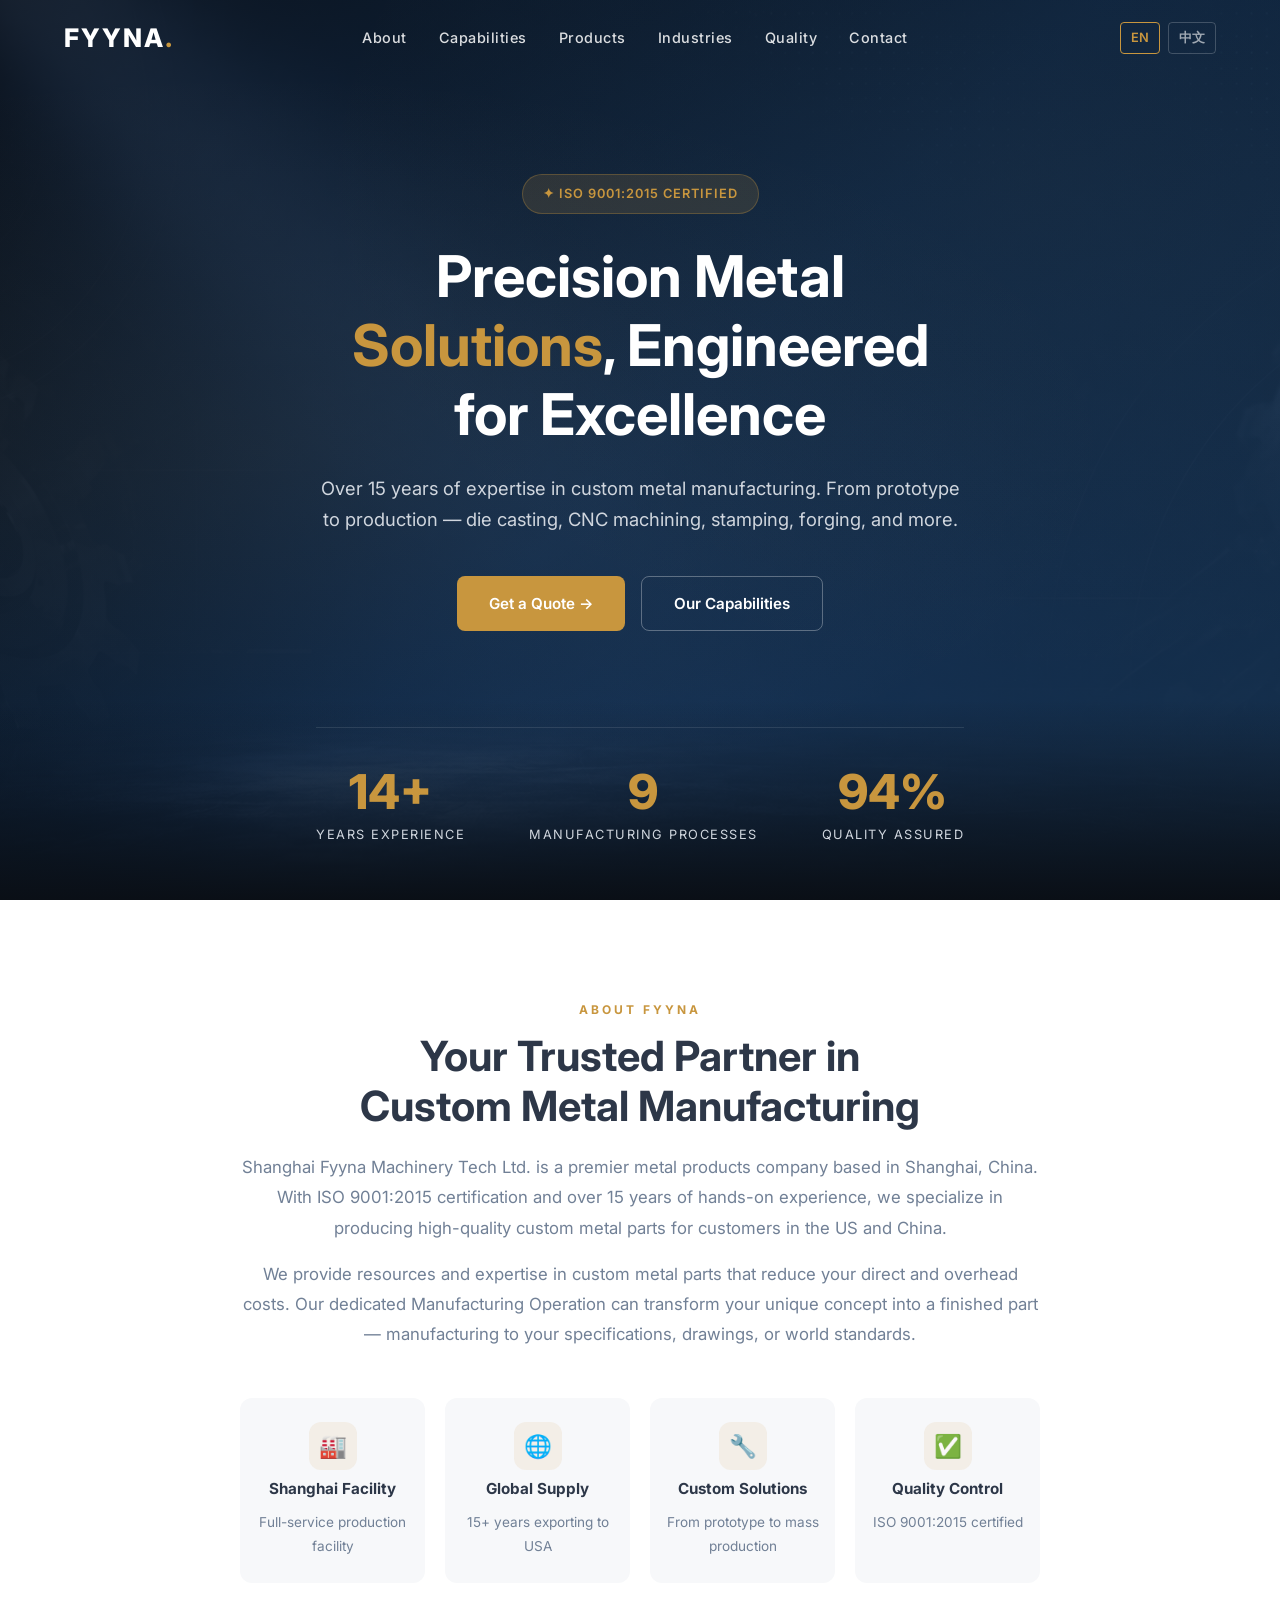
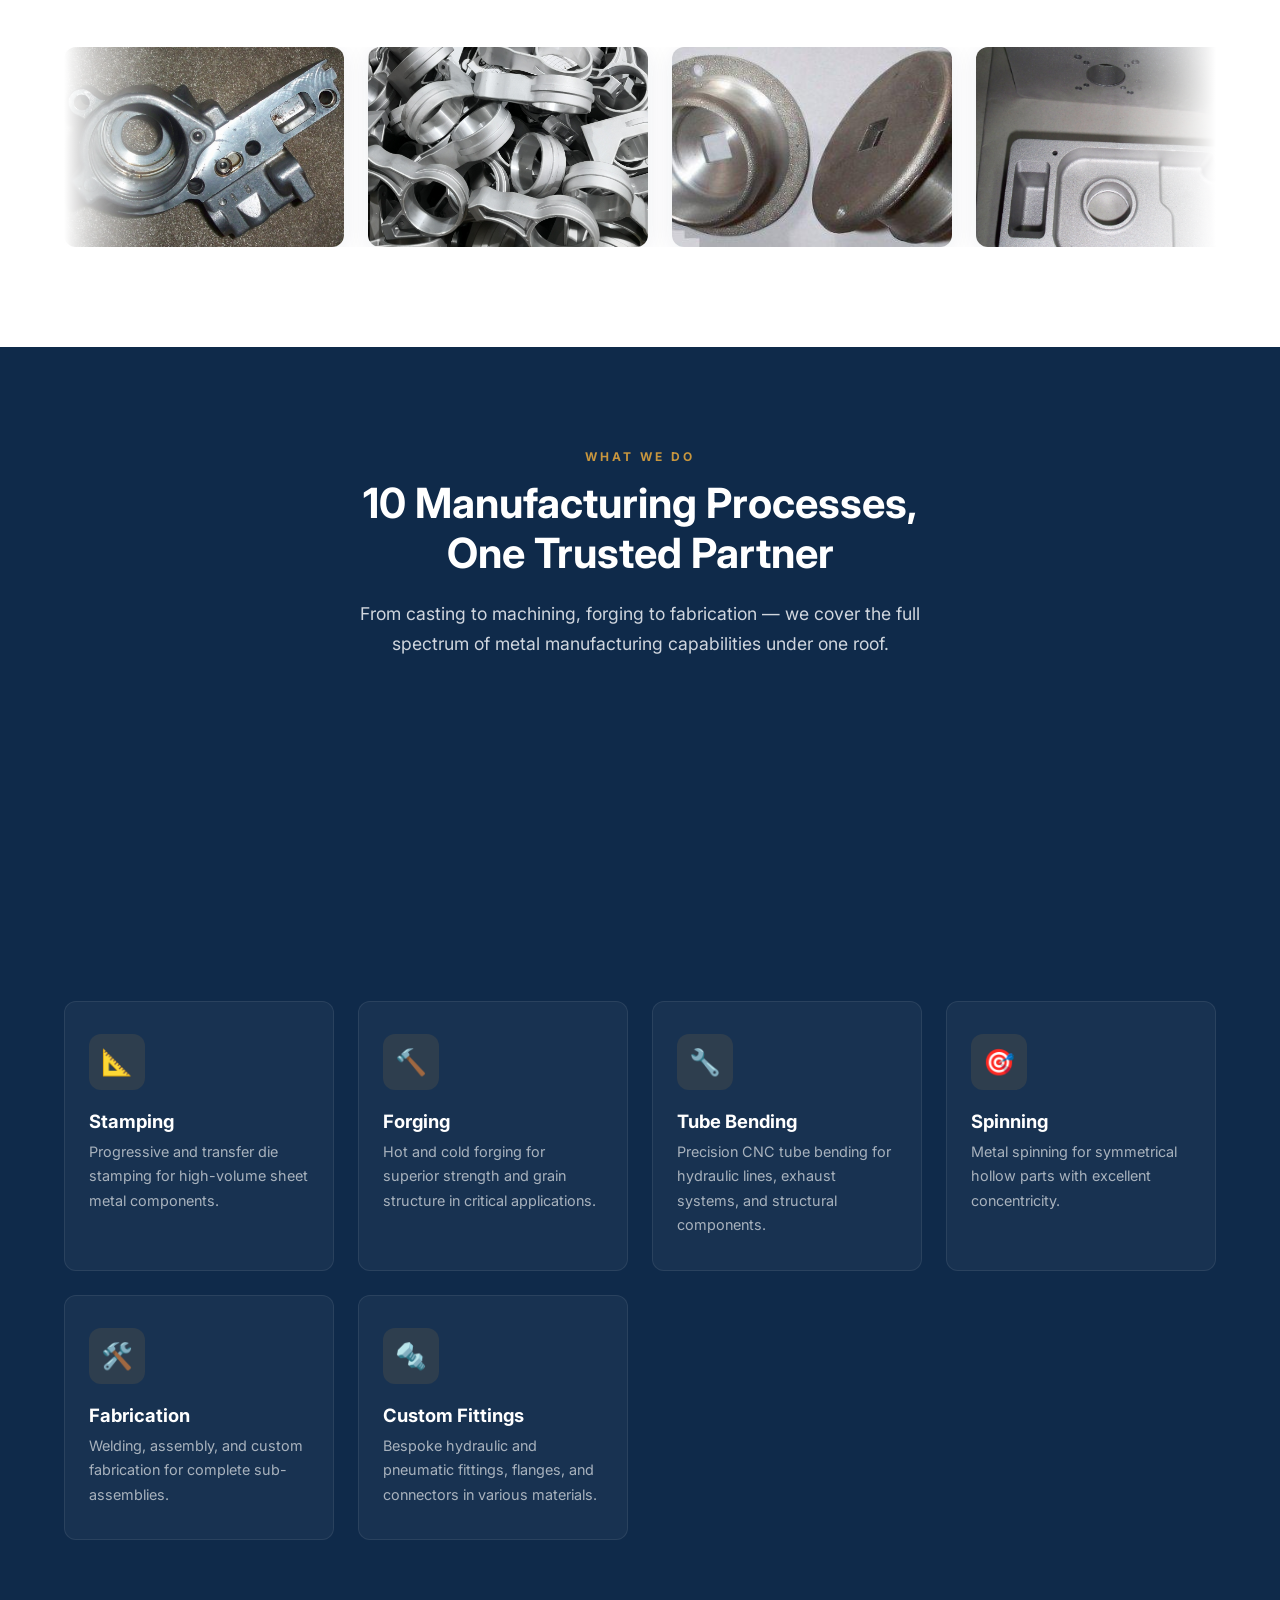
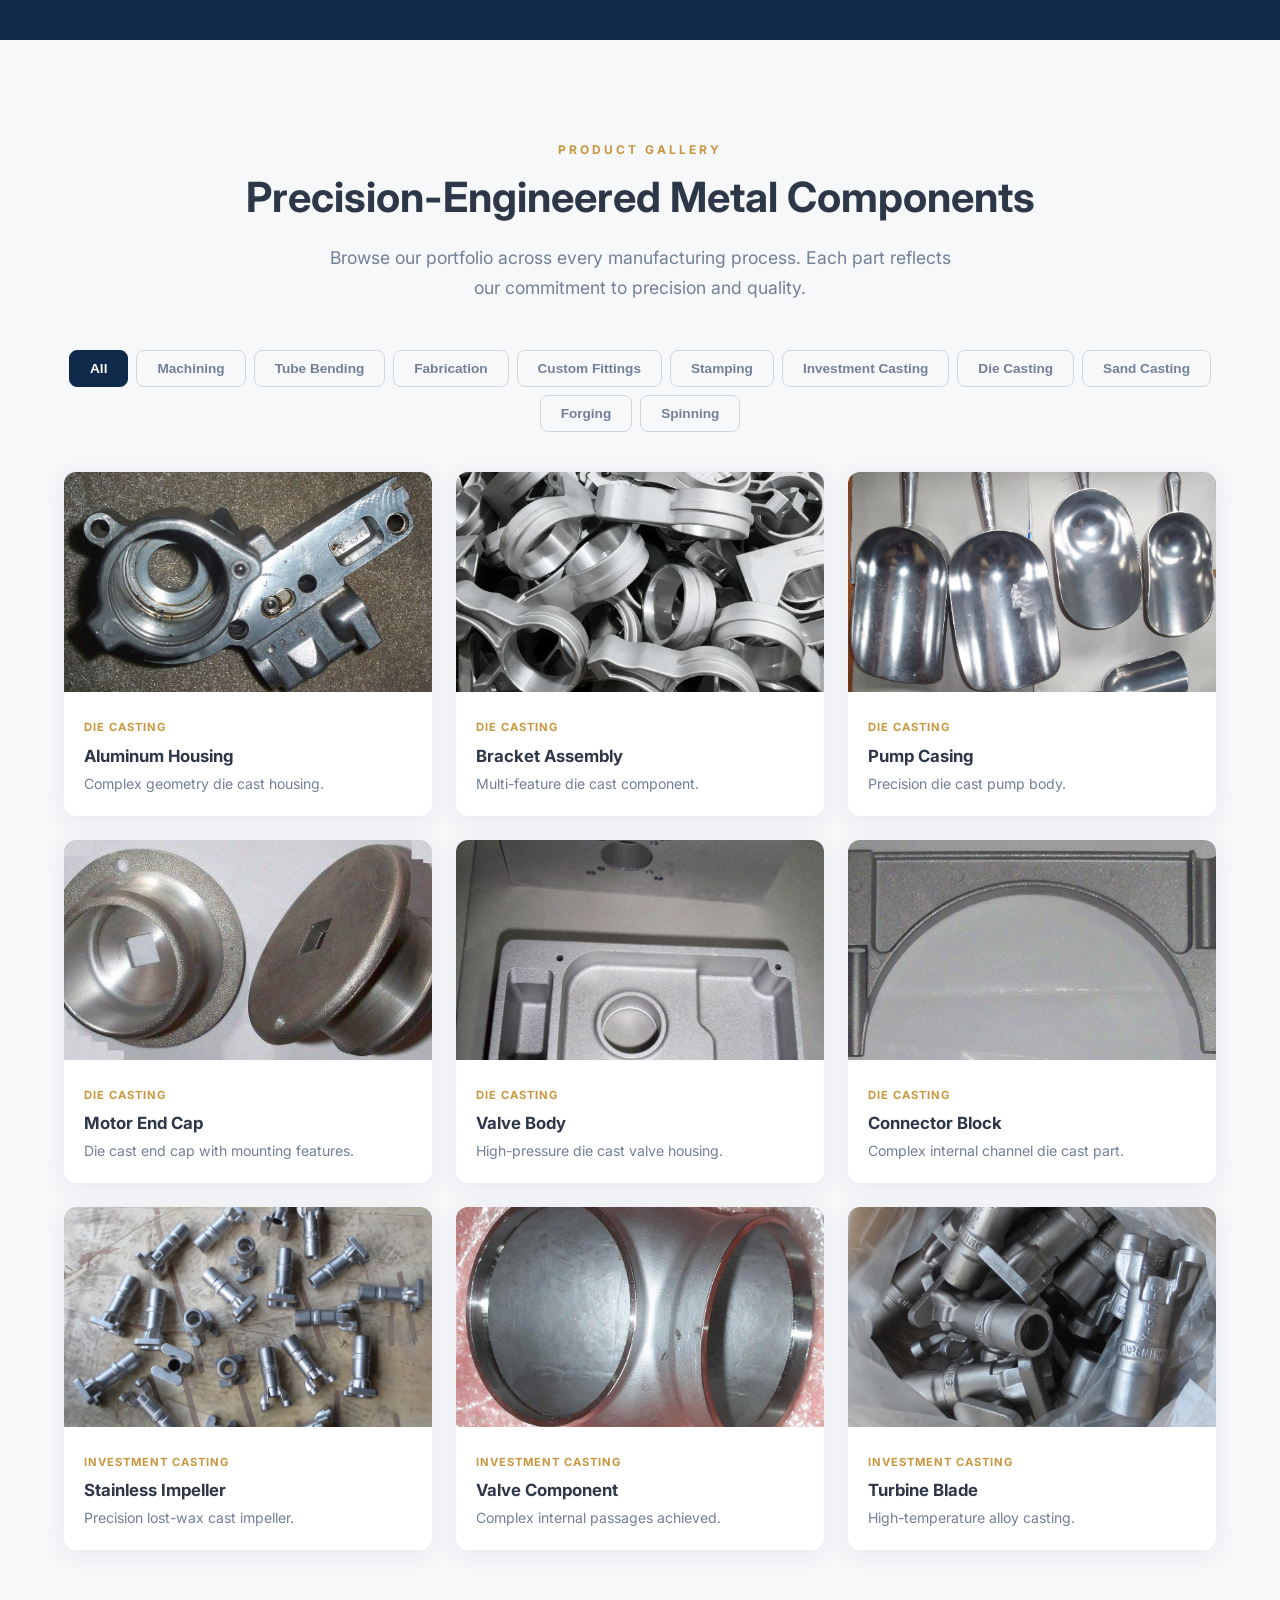
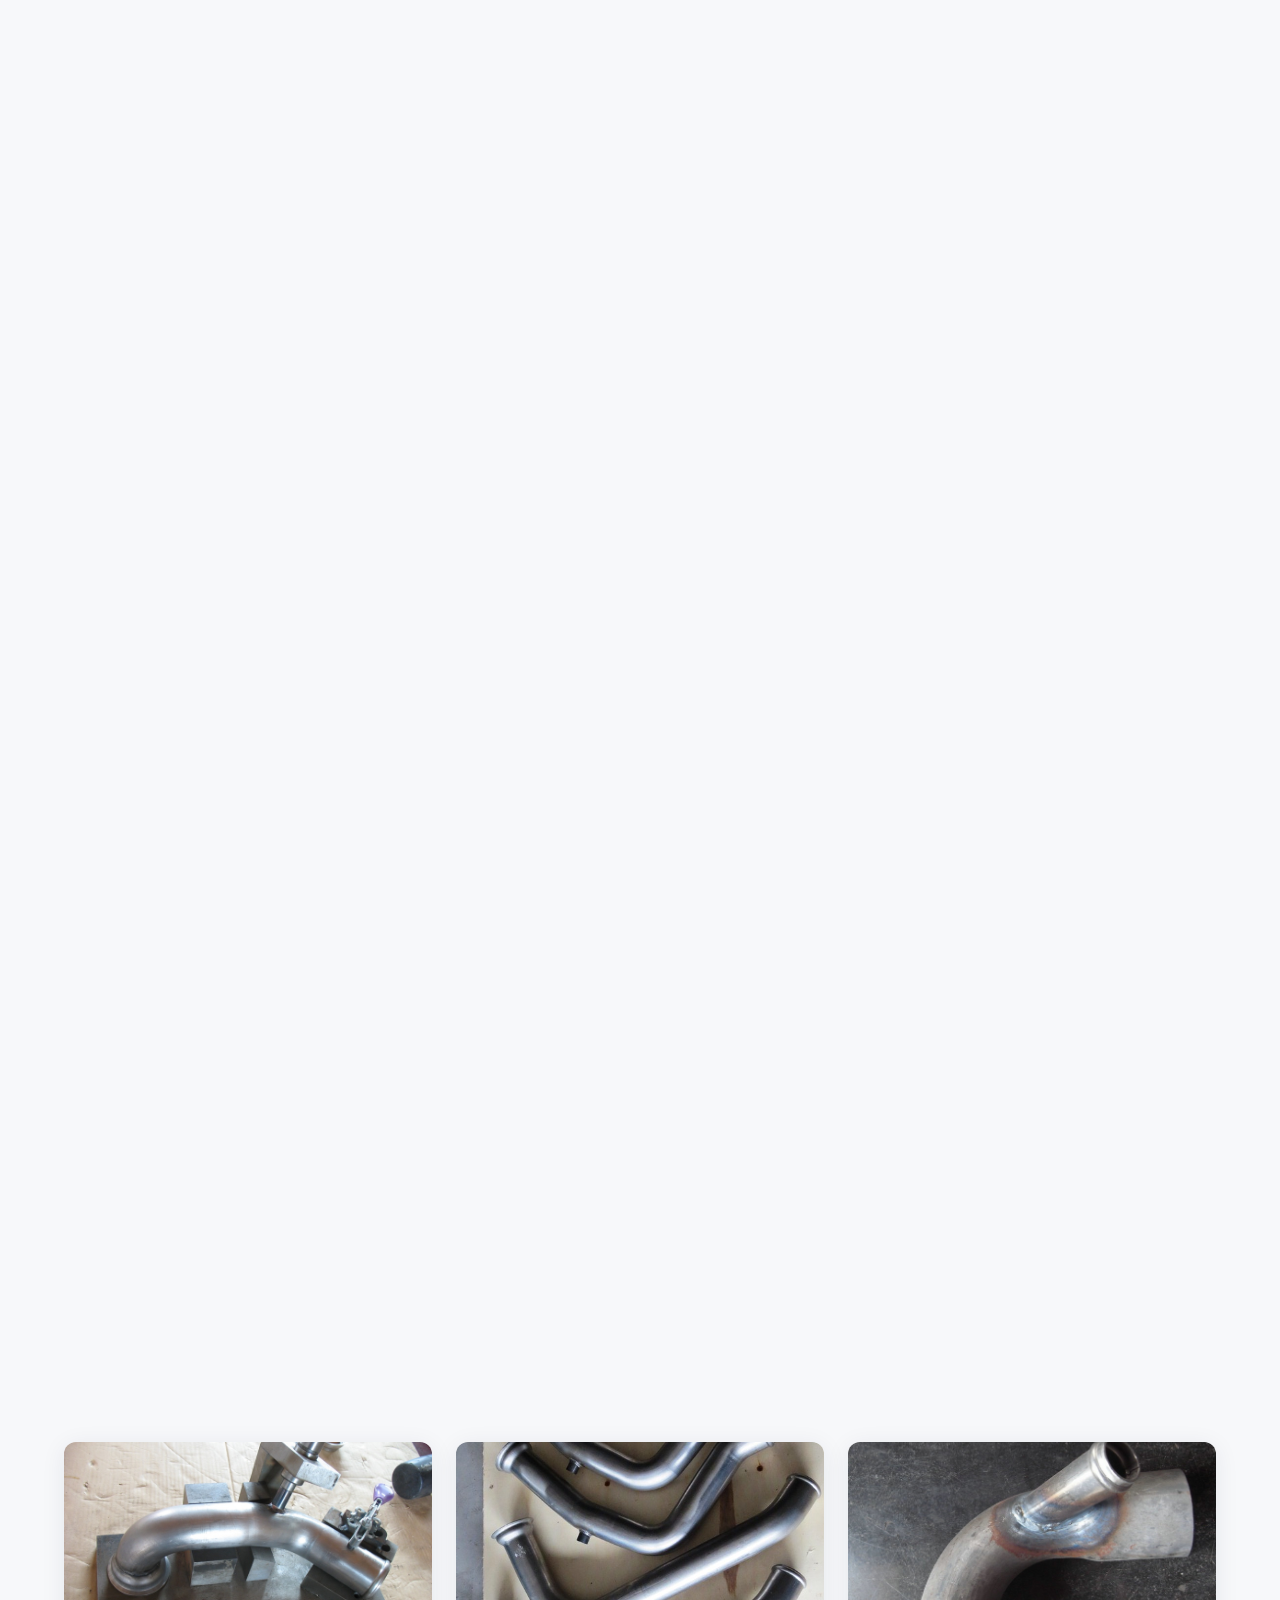
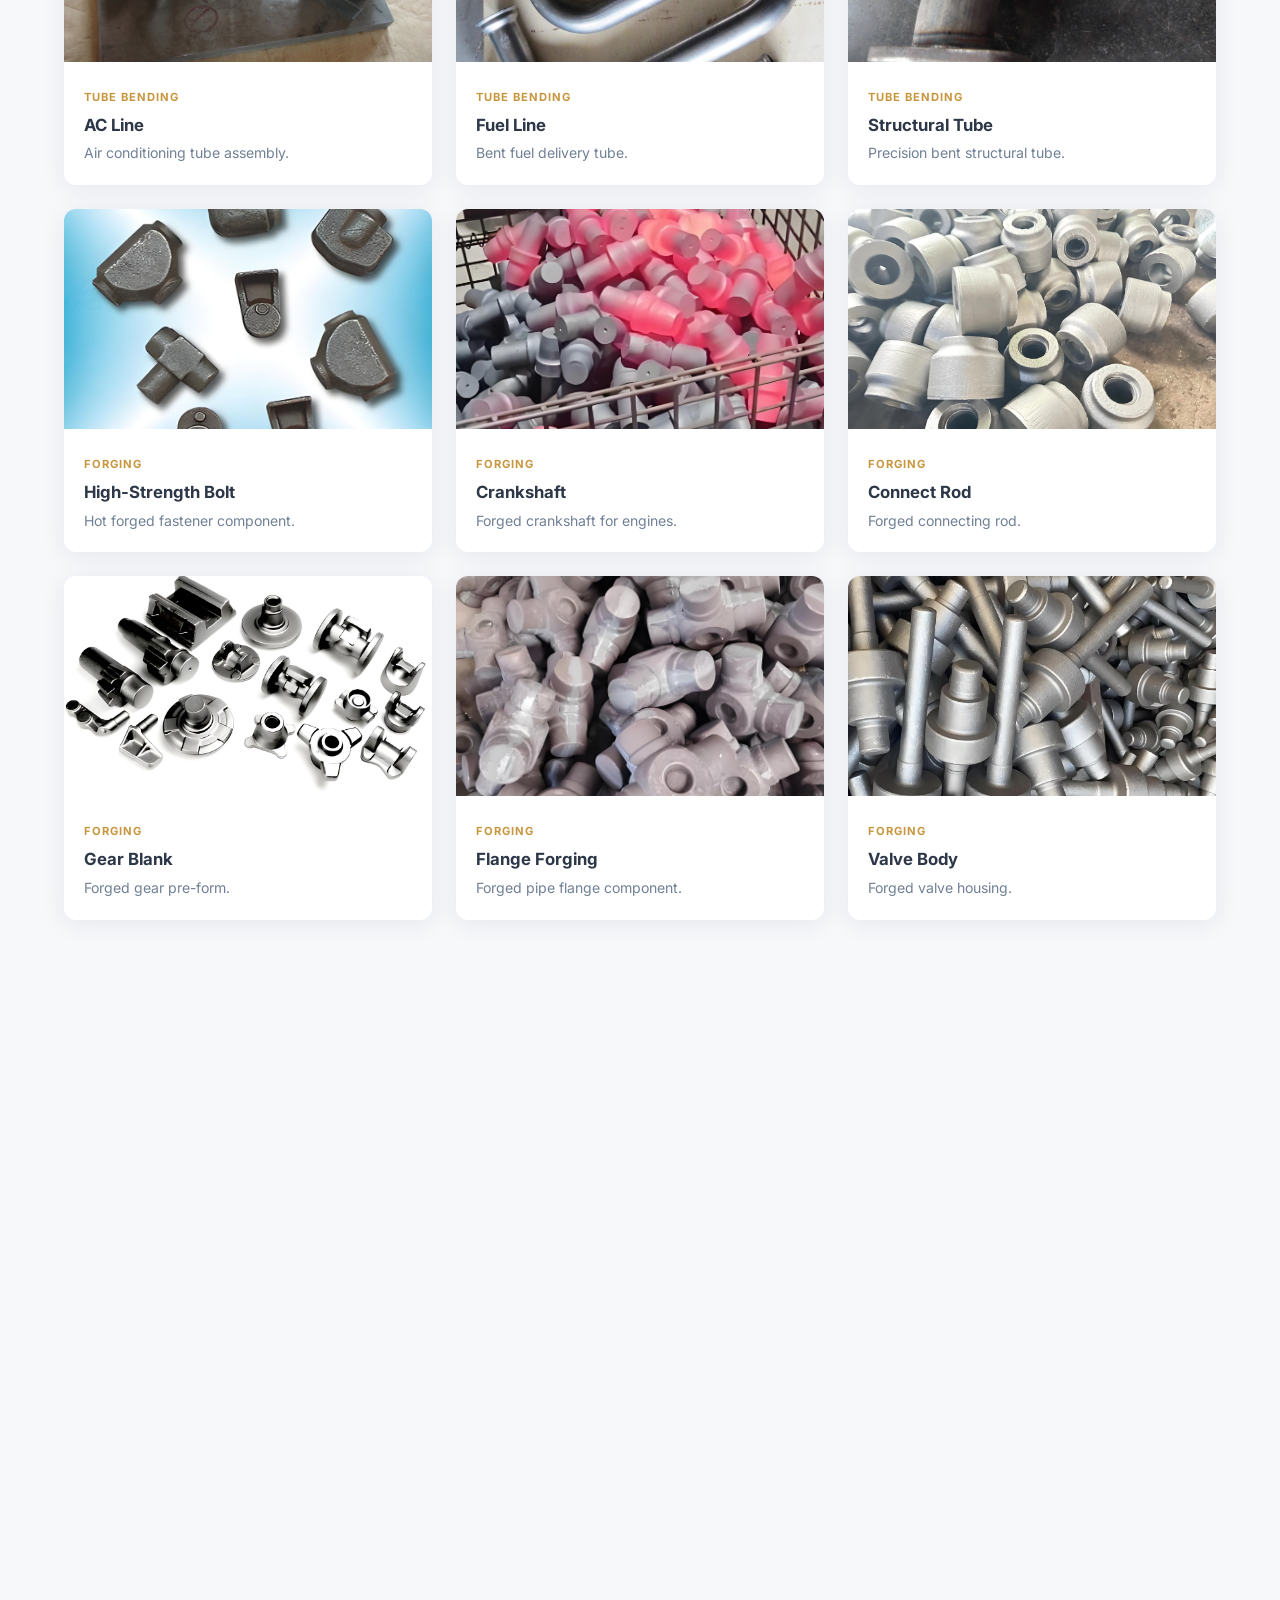
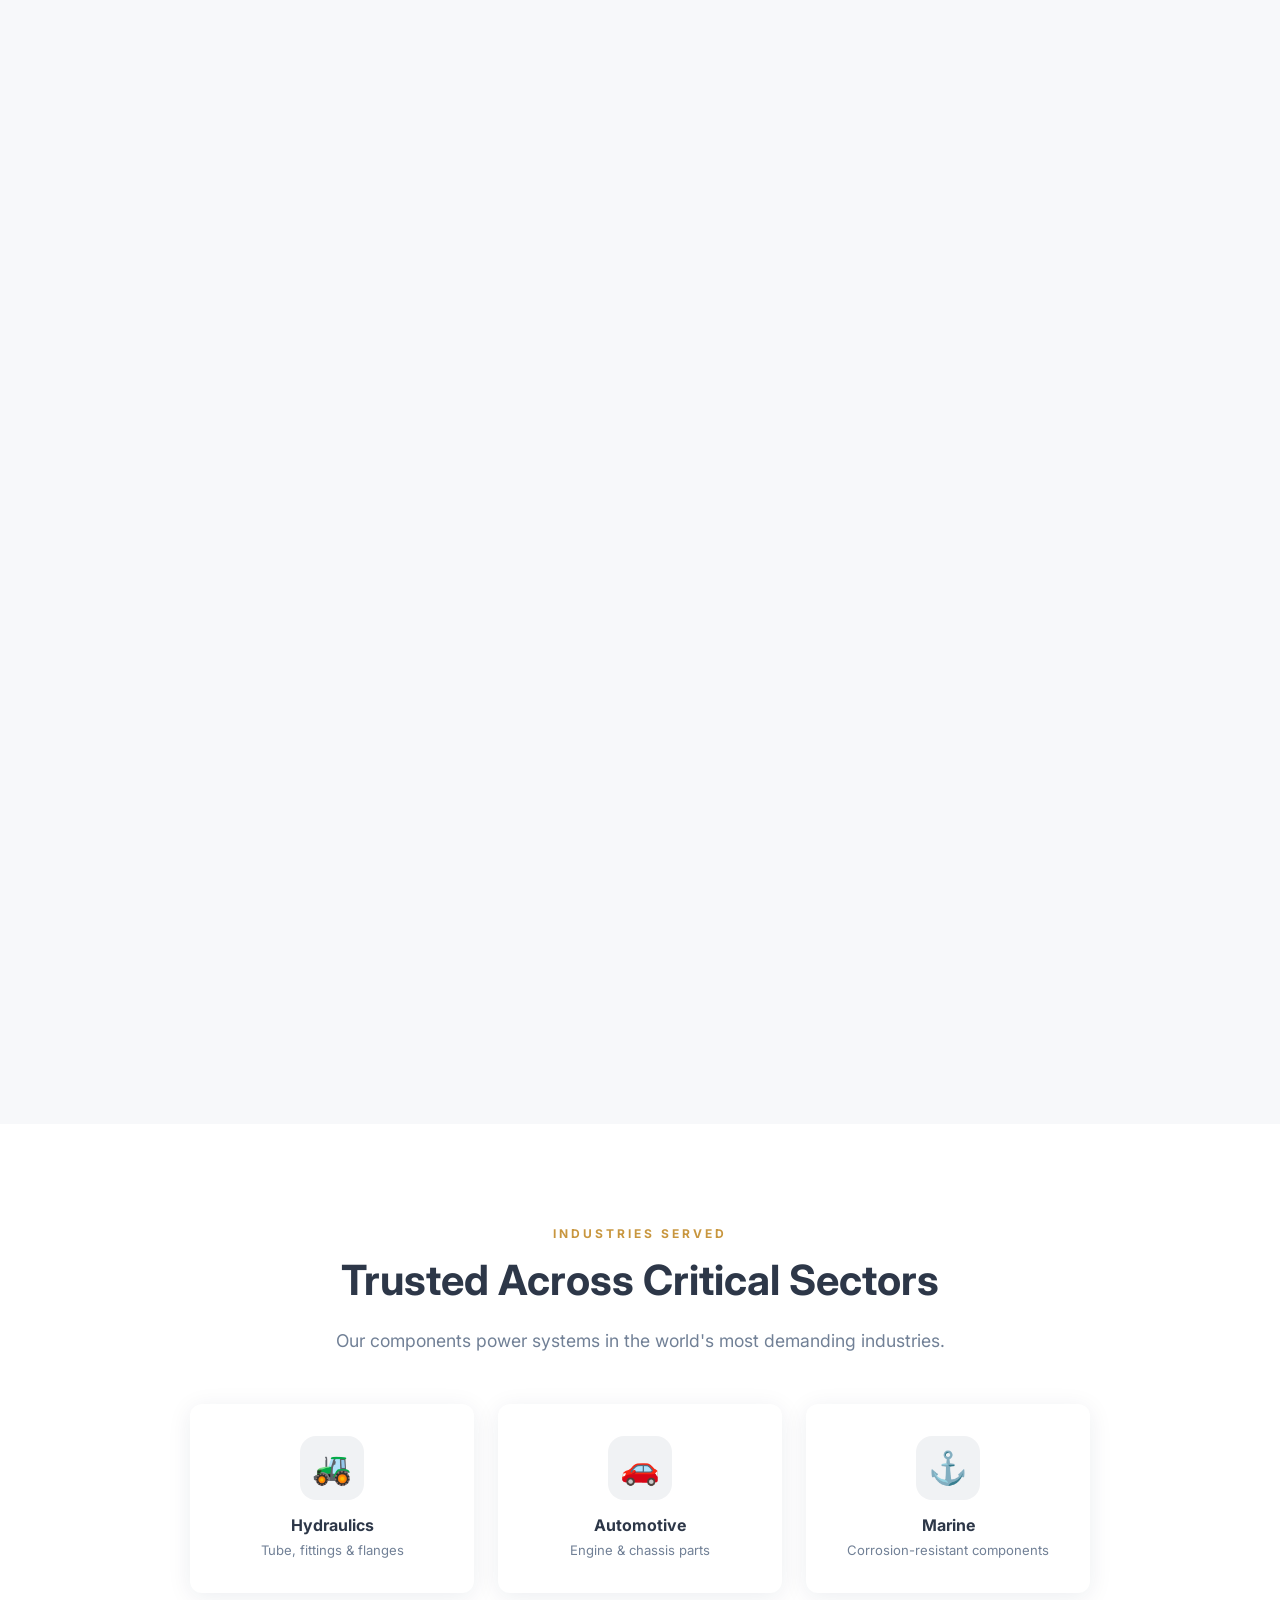
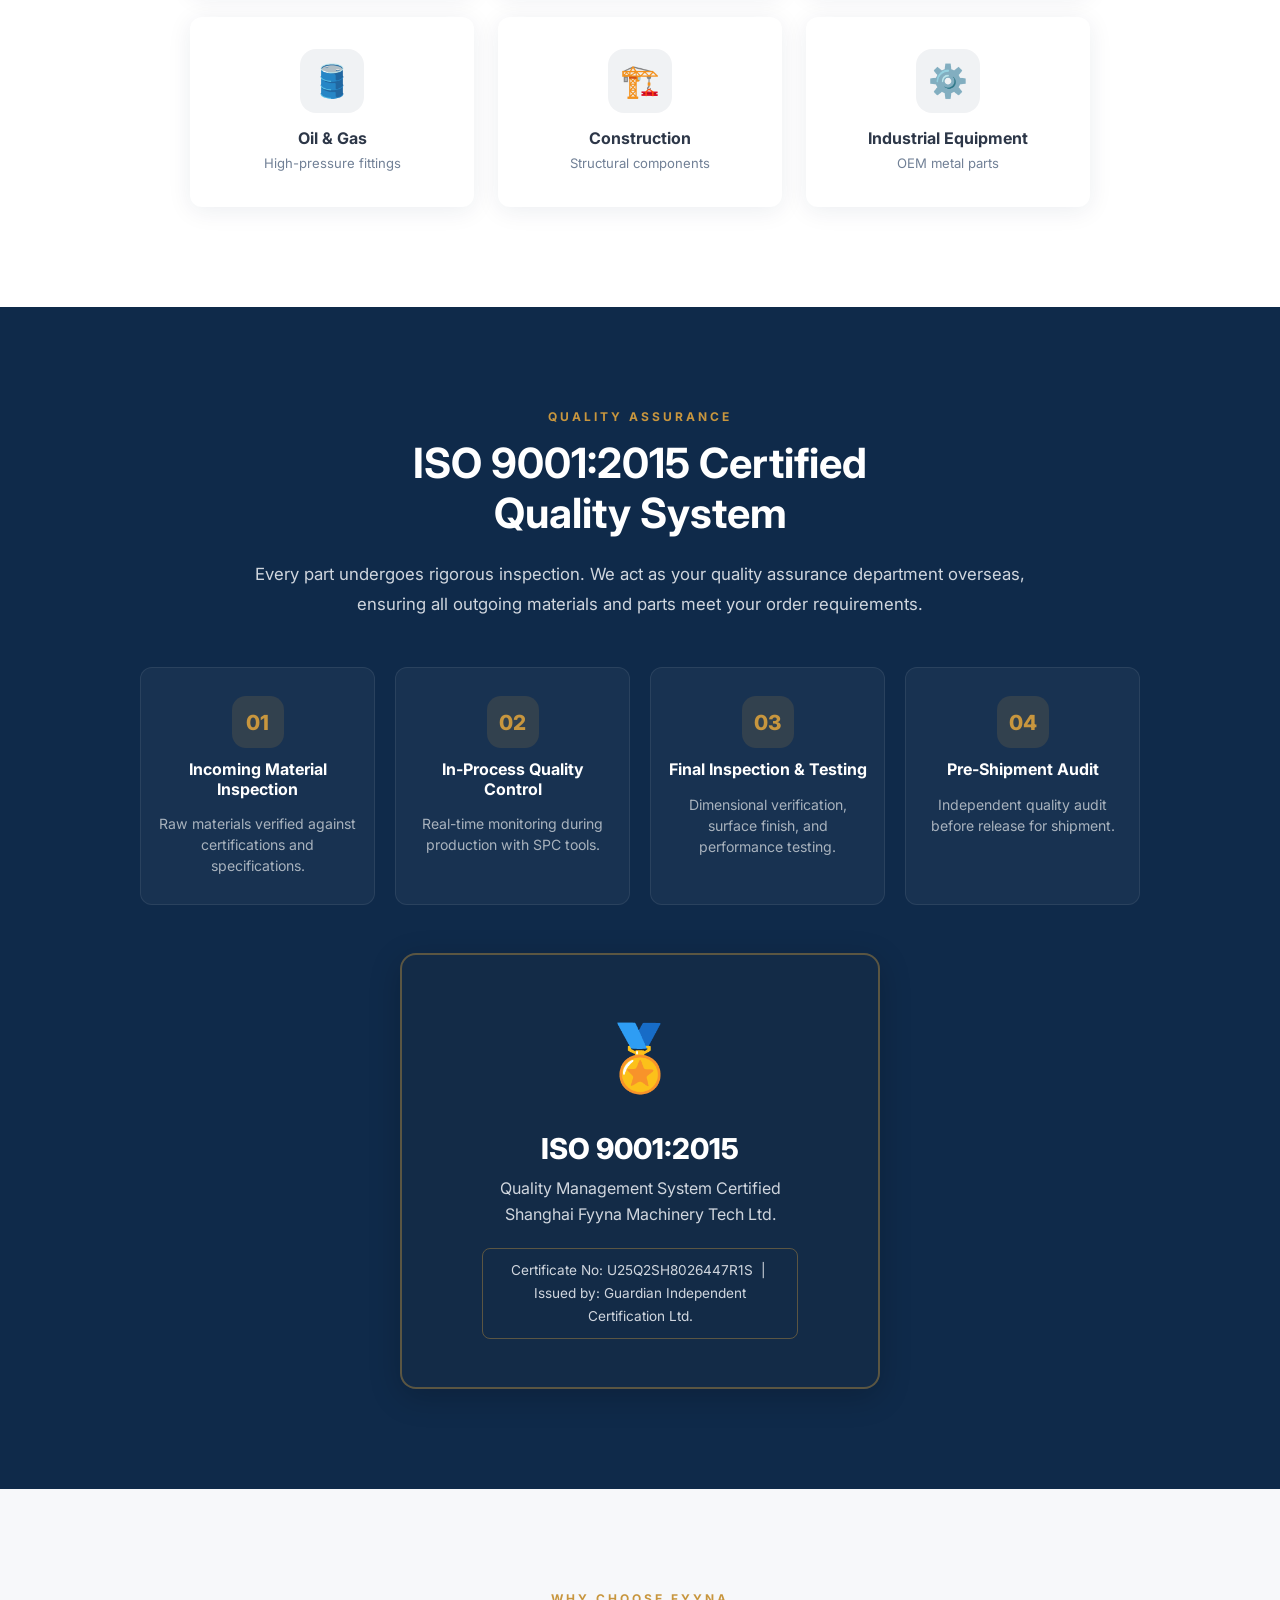
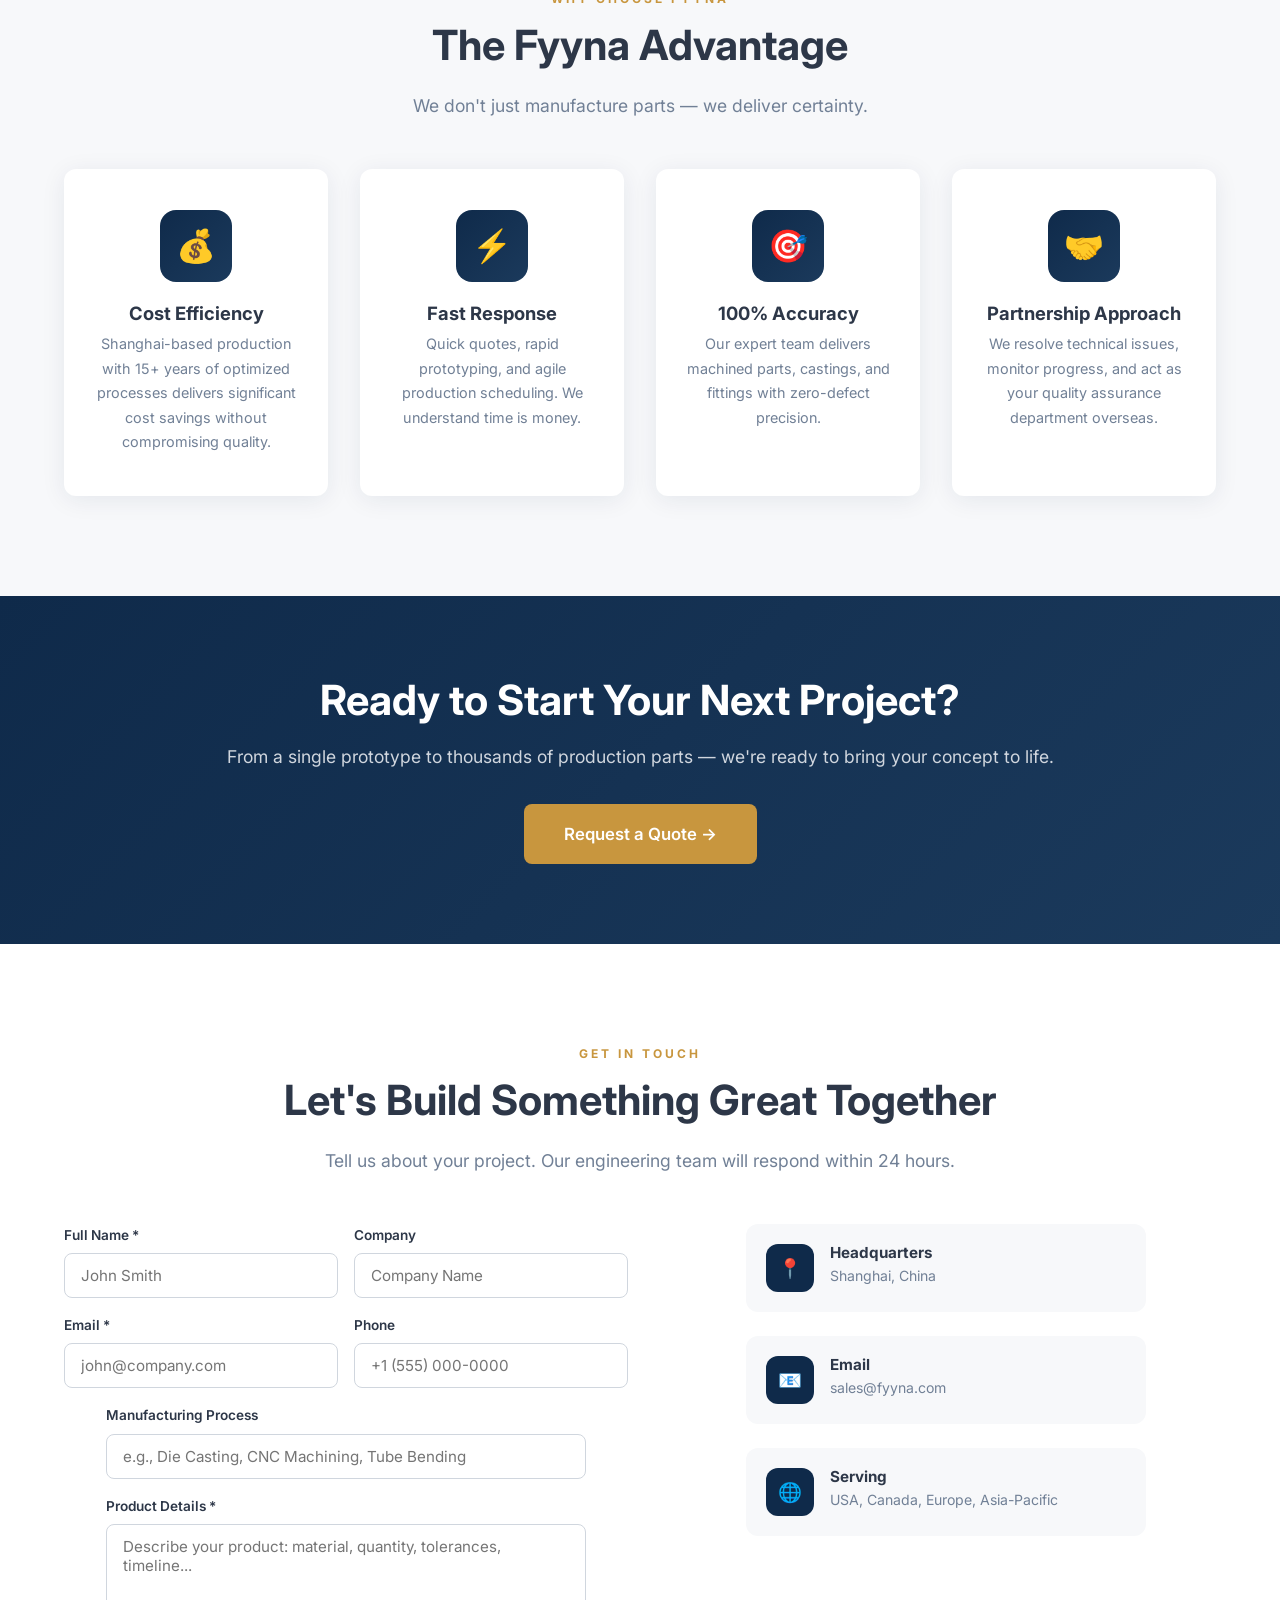
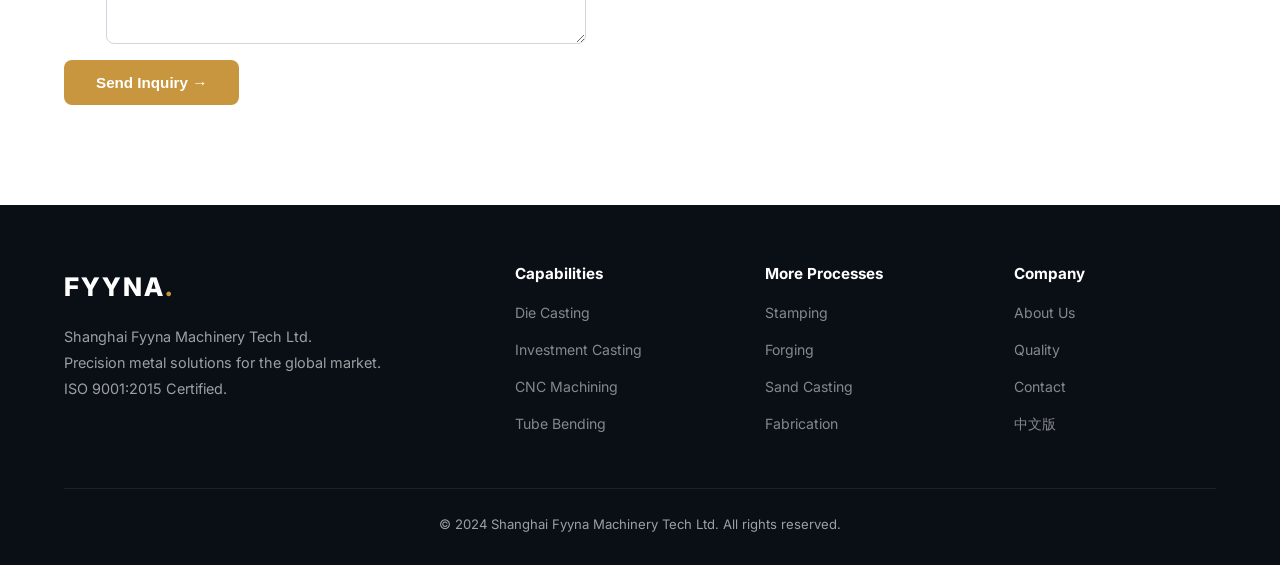
==== commit 787d66f4: "Client feedback: reorder product tabs, add sand-casting/spinning images, update company name to 颇拓, " ====
--- a/index.html
+++ b/index.html
@@ -202,15 +202,15 @@
     <p class="section-desc">Browse our portfolio across every manufacturing process. Each part reflects our commitment to precision and quality.</p>
     <div class="products-tabs">
       <button class="products-tab active" data-filter="all">All</button>
-      <button class="products-tab" data-filter="die-casting">Die Casting</button>
-      <button class="products-tab" data-filter="investment-casting">Investment Casting</button>
       <button class="products-tab" data-filter="machining">Machining</button>
       <button class="products-tab" data-filter="tube-bending">Tube Bending</button>
-      <button class="products-tab" data-filter="forging">Forging</button>
-      <button class="products-tab" data-filter="stamping">Stamping</button>
       <button class="products-tab" data-filter="fabrication">Fabrication</button>
       <button class="products-tab" data-filter="custom-fitting">Custom Fittings</button>
+      <button class="products-tab" data-filter="stamping">Stamping</button>
+      <button class="products-tab" data-filter="investment-casting">Investment Casting</button>
+      <button class="products-tab" data-filter="die-casting">Die Casting</button>
       <button class="products-tab" data-filter="sand-casting">Sand Casting</button>
+      <button class="products-tab" data-filter="forging">Forging</button>
       <button class="products-tab" data-filter="spinning">Spinning</button>
     </div>
     <div class="products-grid" id="productsGrid">
@@ -270,6 +270,16 @@
       <div class="product-card fade-up" data-category="custom-fitting"><div style="overflow:hidden"><img class="product-card-img" src="images/products/custom-fitting/custom-fitting-4.jpg" alt="Custom fitting"></div><div class="product-card-body"><div class="product-card-tag">Custom Fittings</div><h3>Check Valve</h3><p>Precision check valve body.</p></div></div>
       <div class="product-card fade-up" data-category="custom-fitting"><div style="overflow:hidden"><img class="product-card-img" src="images/products/custom-fitting/custom-fitting-5.jpg" alt="Custom fitting"></div><div class="product-card-body"><div class="product-card-tag">Custom Fittings</div><h3>Tee Connector</h3><p>Forged tee fitting.</p></div></div>
       <div class="product-card fade-up" data-category="custom-fitting"><div style="overflow:hidden"><img class="product-card-img" src="images/products/custom-fitting/custom-fitting-6.jpg" alt="Custom fitting"></div><div class="product-card-body"><div class="product-card-tag">Custom Fittings</div><h3>Union Fitting</h3><p>Precision union connector.</p></div></div>
+      <!-- Sand Casting (6) -->
+      <div class="product-card fade-up" data-category="sand-casting"><div style="overflow:hidden"><img class="product-card-img" src="images/products/sand-casting/sand-casting-1.jpg" alt="Sand casting"></div><div class="product-card-body"><div class="product-card-tag">Sand Casting</div><h3>Cast Iron Housing</h3><p>Heavy-duty sand cast iron housing.</p></div></div>
+      <div class="product-card fade-up" data-category="sand-casting"><div style="overflow:hidden"><img class="product-card-img" src="images/products/sand-casting/sand-casting-2.jpg" alt="Sand casting"></div><div class="product-card-body"><div class="product-card-tag">Sand Casting</div><h3>Valve Body</h3><p>Sand cast valve component.</p></div></div>
+      <div class="product-card fade-up" data-category="sand-casting"><div style="overflow:hidden"><img class="product-card-img" src="images/products/sand-casting/sand-casting-3.jpg" alt="Sand casting"></div><div class="product-card-body"><div class="product-card-tag">Sand Casting</div><h3>Base Plate</h3><p>Large format sand cast base.</p></div></div>
+      <div class="product-card fade-up" data-category="sand-casting"><div style="overflow:hidden"><img class="product-card-img" src="images/products/sand-casting/sand-casting-4.jpg" alt="Sand casting"></div><div class="product-card-body"><div class="product-card-tag">Sand Casting</div><h3>Pump Body</h3><p>Sand cast pump housing.</p></div></div>
+      <div class="product-card fade-up" data-category="sand-casting"><div style="overflow:hidden"><img class="product-card-img" src="images/products/sand-casting/sand-casting-5.jpg" alt="Sand casting"></div><div class="product-card-body"><div class="product-card-tag">Sand Casting</div><h3>Bracket</h3><p>Structural sand cast bracket.</p></div></div>
+      <div class="product-card fade-up" data-category="sand-casting"><div style="overflow:hidden"><img class="product-card-img" src="images/products/sand-casting/sand-casting-6.jpg" alt="Sand casting"></div><div class="product-card-body"><div class="product-card-tag">Sand Casting</div><h3>Machine Frame</h3><p>Large sand cast machine frame.</p></div></div>
+      <!-- Spinning (2) -->
+      <div class="product-card fade-up" data-category="spinning"><div style="overflow:hidden"><img class="product-card-img" src="images/products/spinning/spinning-1.jpg" alt="Spinning"></div><div class="product-card-body"><div class="product-card-tag">Spinning</div><h3>Metal Cone</h3><p>Precision spun metal cone.</p></div></div>
+      <div class="product-card fade-up" data-category="spinning"><div style="overflow:hidden"><img class="product-card-img" src="images/products/spinning/spinning-2.jpg" alt="Spinning"></div><div class="product-card-body"><div class="product-card-tag">Spinning</div><h3>Cylindrical Shell</h3><p>Spun cylindrical component.</p></div></div>
     </div>
   </div>
 </section>
@@ -321,7 +331,7 @@
     <div class="quality-center fade-up">
       <div class="section-label">Quality Assurance</div>
       <h2 style="color:#fff">ISO 9001:2015 Certified<br>Quality System</h2>
-      <p>Every part undergoes rigorous inspection. We act as your quality assurance department overseas, ensuring no materials are released unless they meet your requirements.</p>
+      <p>Every part undergoes rigorous inspection. We act as your quality assurance department overseas, ensuring all outgoing materials and parts meet your order requirements.</p>
     </div>
     <div class="quality-steps fade-up">
       <div class="quality-step">
@@ -350,7 +360,7 @@
       <h3>ISO 9001:2015</h3>
       <p>Quality Management System Certified<br>Shanghai Fyyna Machinery Tech Ltd.</p>
       <div style="margin-top:20px; padding: 10px 20px; border: 1px solid rgba(200,150,62,0.4); border-radius: 8px; font-size: 0.85rem; color: var(--metal-light);">
-        Certificate No: QMS-08910 &nbsp;|&nbsp; Issued by: TÜV SÜD
+        Certificate No: U25Q2SH8026447R1S &nbsp;|&nbsp; Issued by: Guardian Independent Certification Ltd.
       </div>
     </div>
   </div>
@@ -429,8 +439,8 @@
           <input type="text" id="process" placeholder="e.g., Die Casting, CNC Machining, Tube Bending">
         </div>
         <div class="form-group">
-          <label for="message">Project Details *</label>
-          <textarea id="message" placeholder="Describe your project: material, quantity, tolerances, timeline..." required></textarea>
+          <label for="message">Product Details *</label>
+          <textarea id="message" placeholder="Describe your product: material, quantity, tolerances, timeline..." required></textarea>
         </div>
         <button type="submit" class="btn btn-primary" style="align-self:flex-start;">Send Inquiry →</button>
       </form>
@@ -447,20 +457,6 @@
           <div>
             <h4>Email</h4>
             <p>sales@fyyna.com</p>
-          </div>
-        </div>
-        <div class="contact-item">
-          <div class="contact-item-icon">📞</div>
-          <div>
-            <h4>Phone</h4>
-            <p>+86 21 XXXX XXXX</p>
-          </div>
-        </div>
-        <div class="contact-item">
-          <div class="contact-item-icon">🕐</div>
-          <div>
-            <h4>Business Hours</h4>
-            <p>Mon – Fri: 8:00 AM – 6:00 PM (CST)</p>
           </div>
         </div>
         <div class="contact-item">
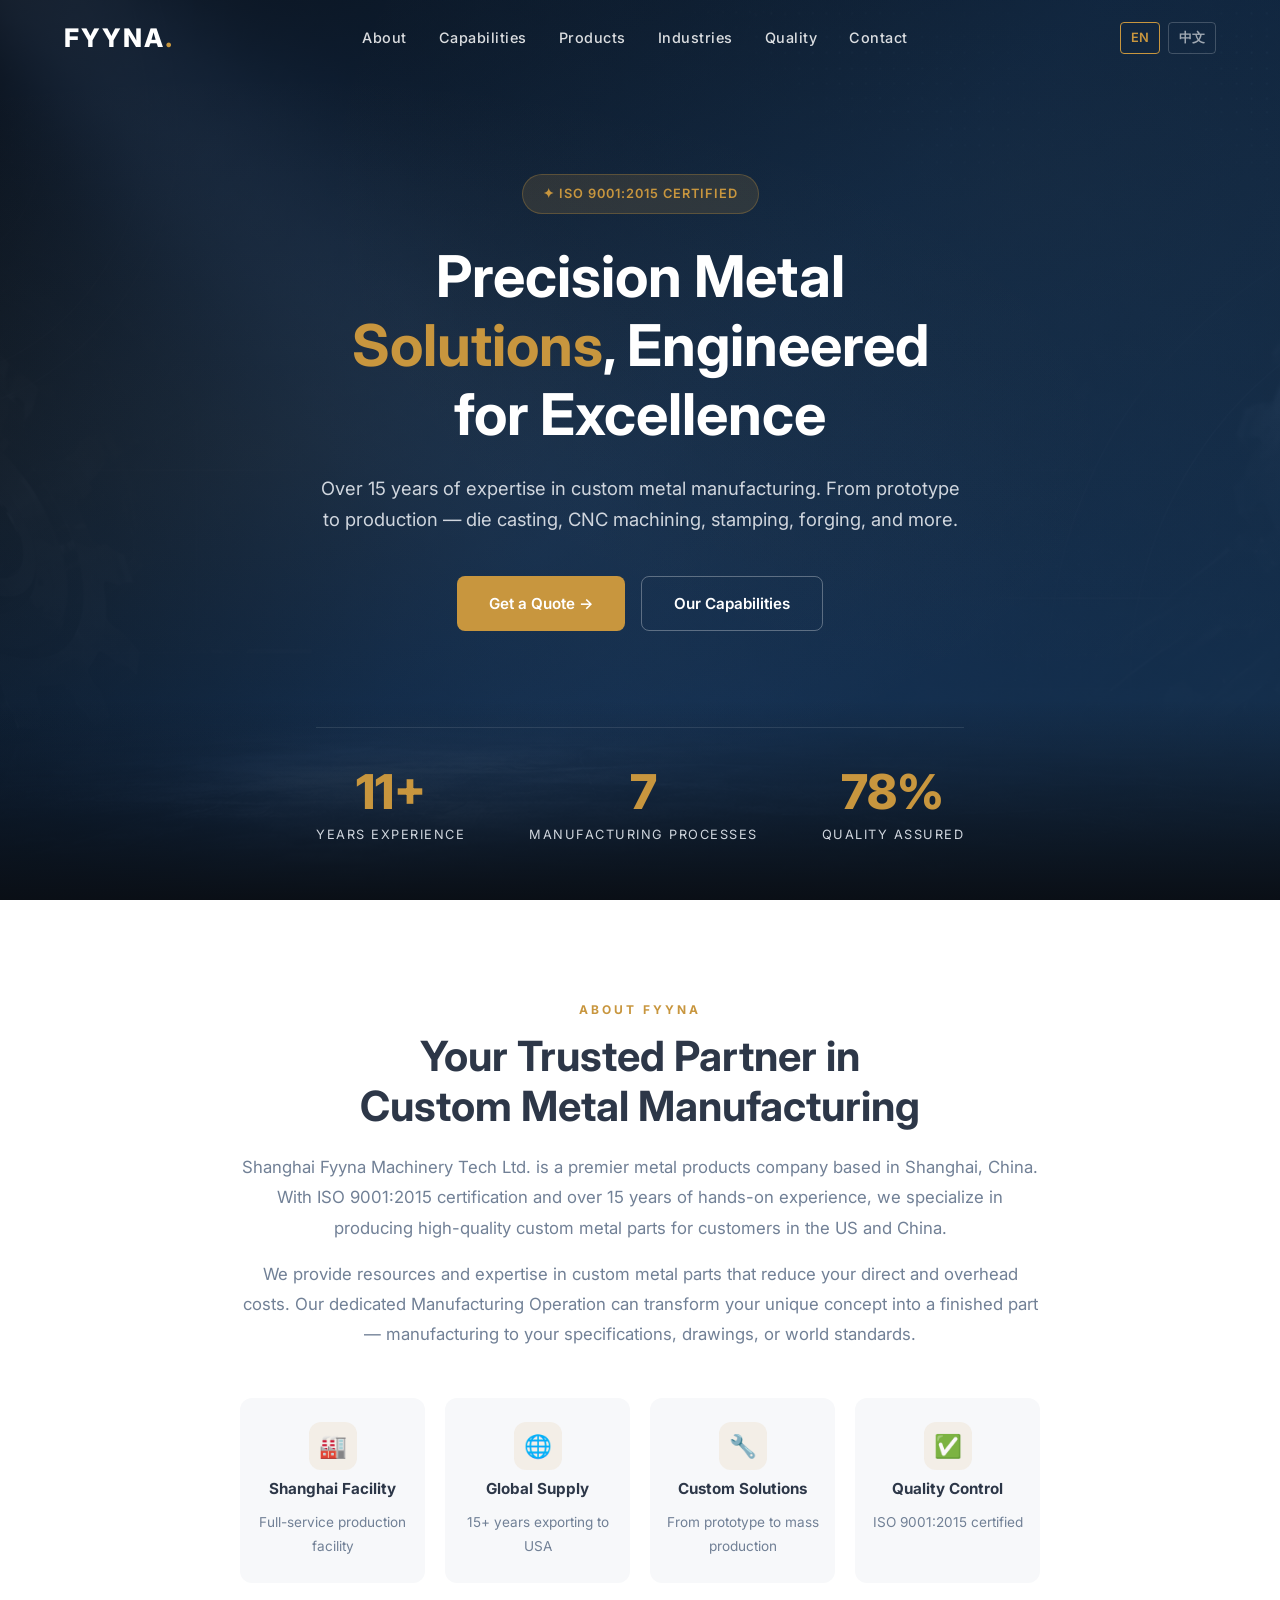
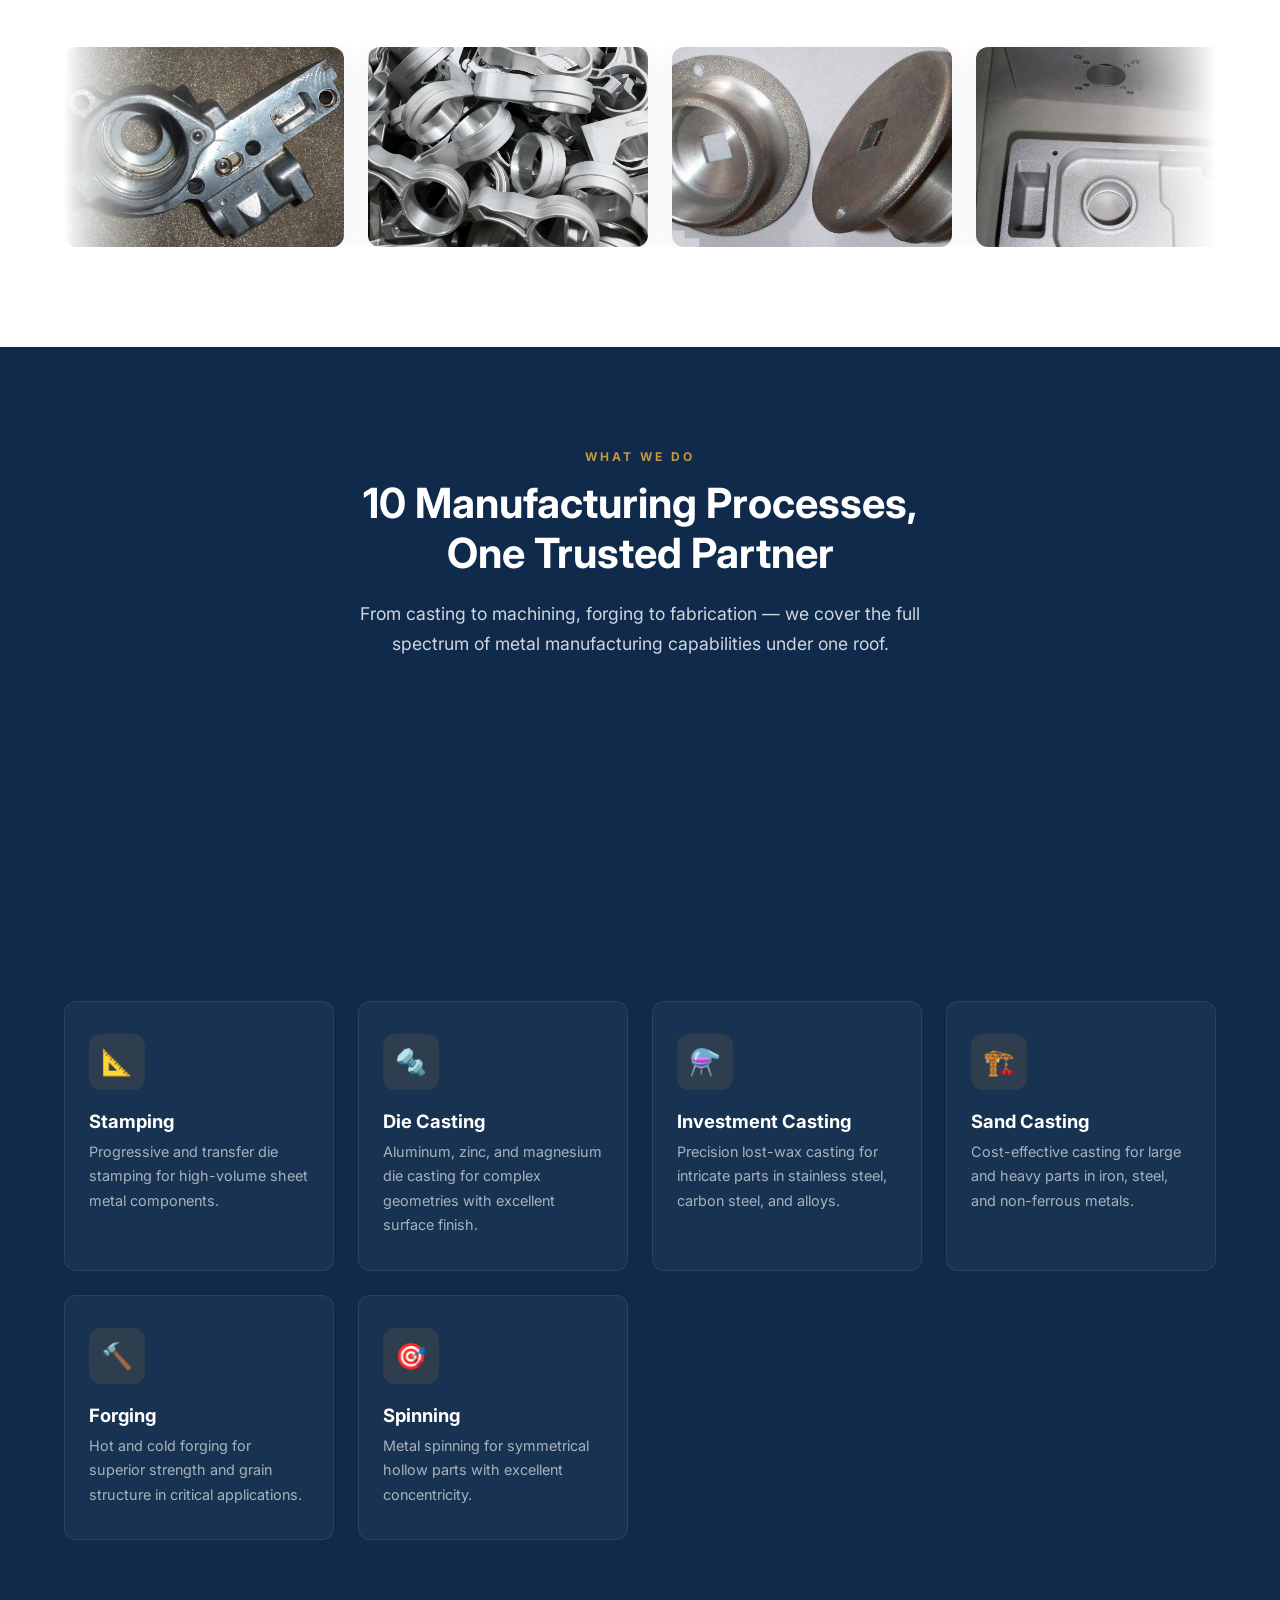
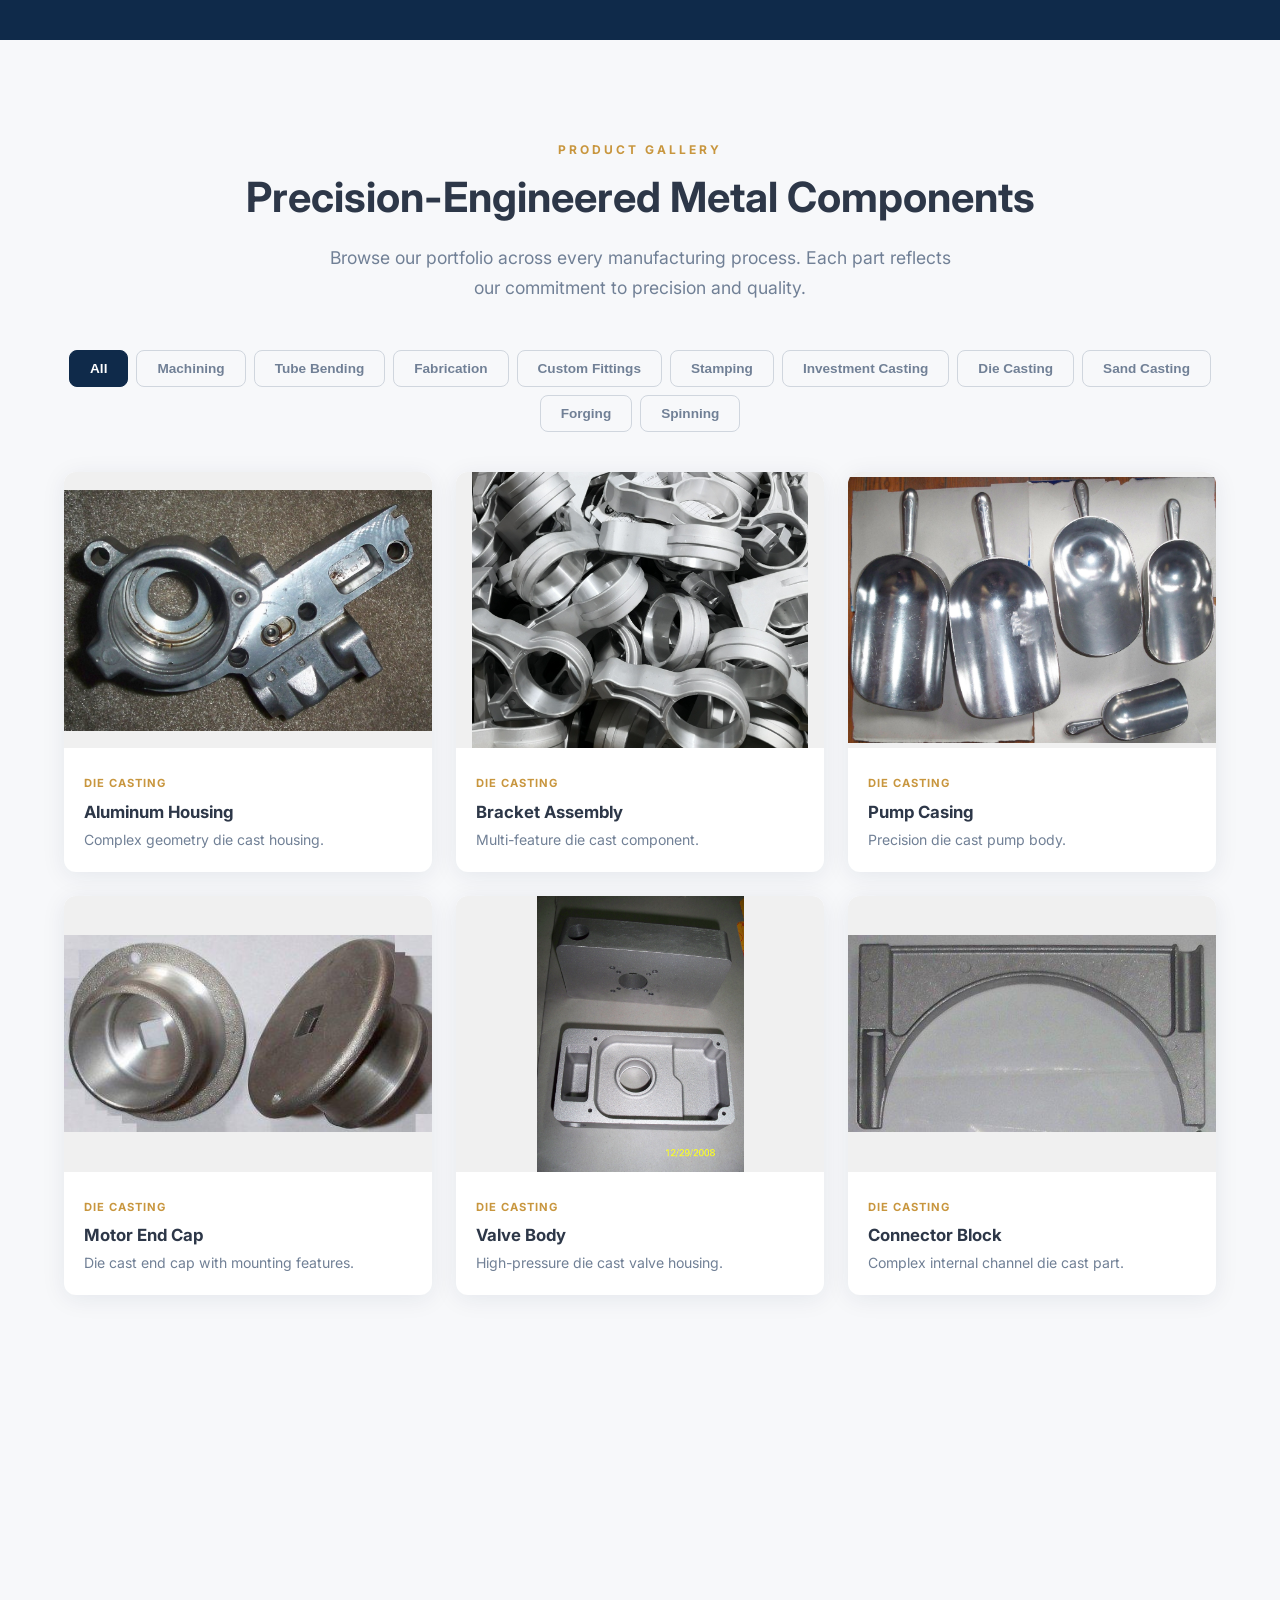
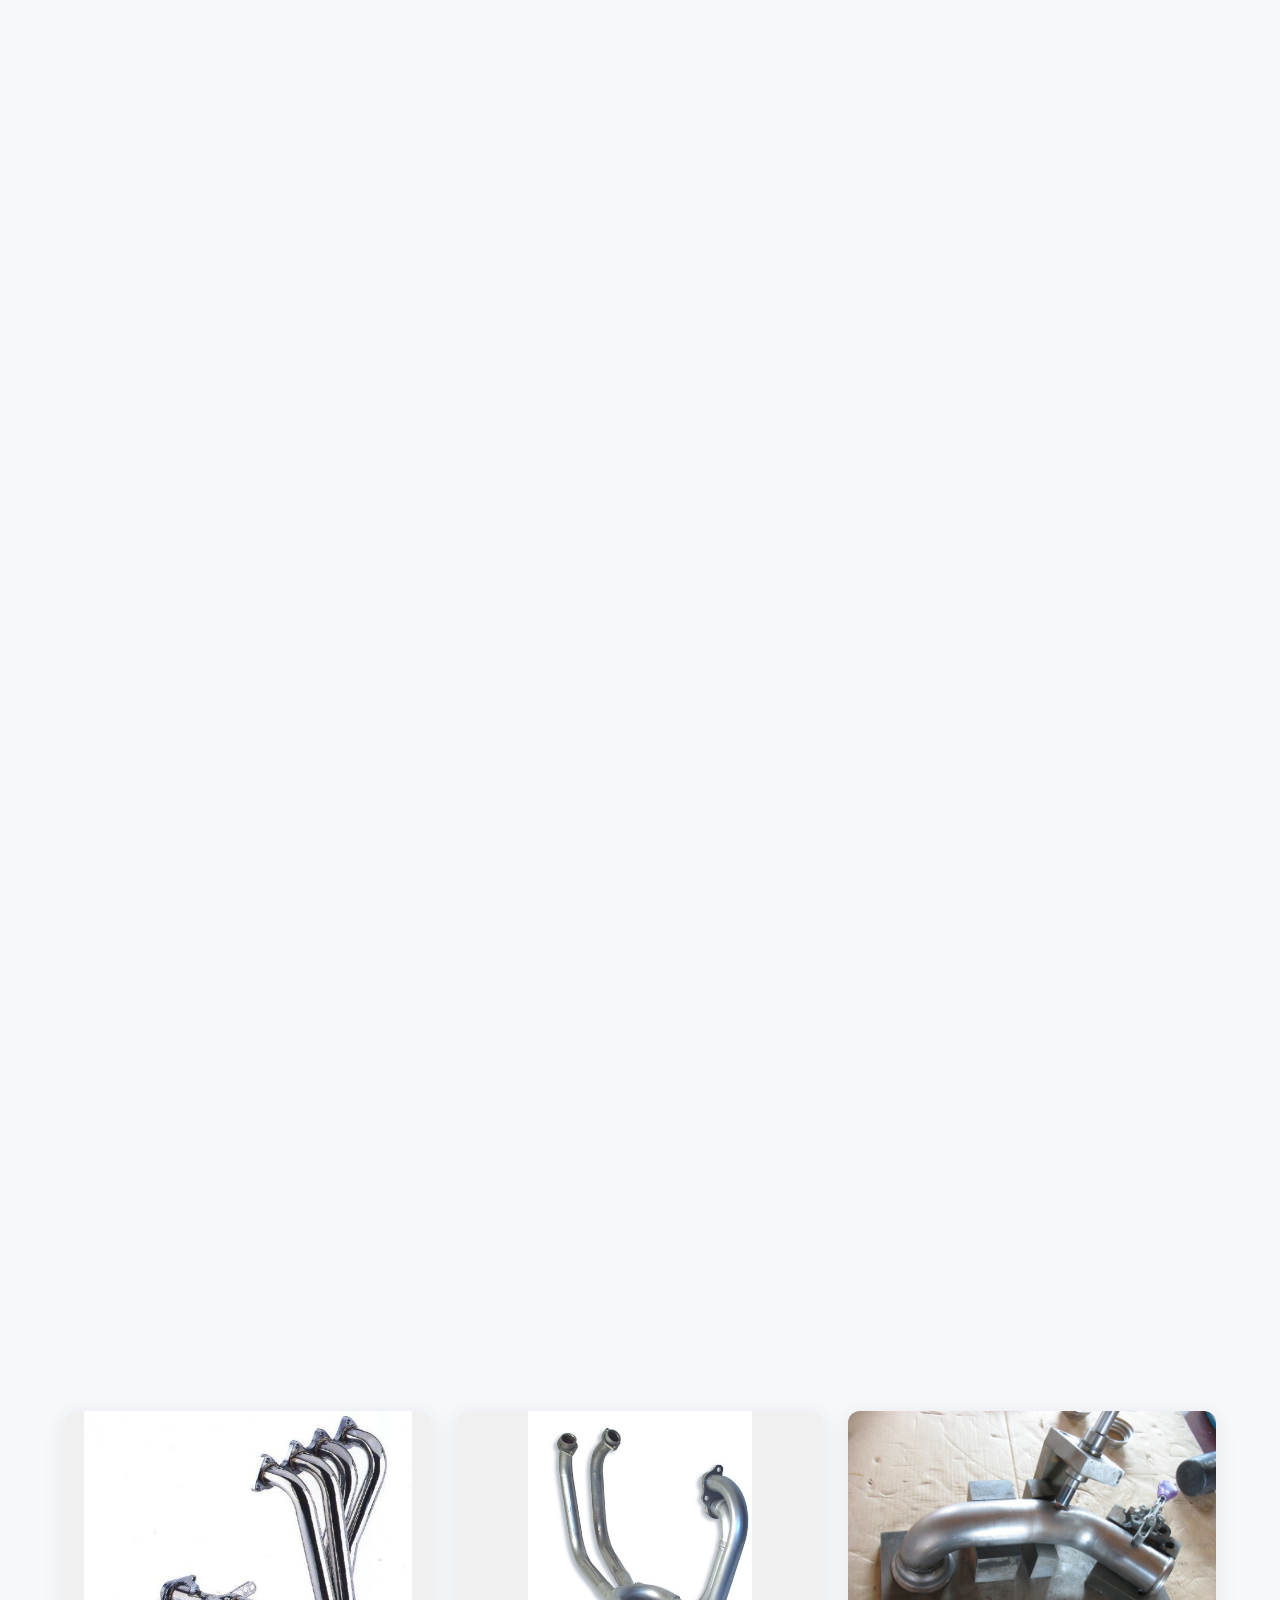
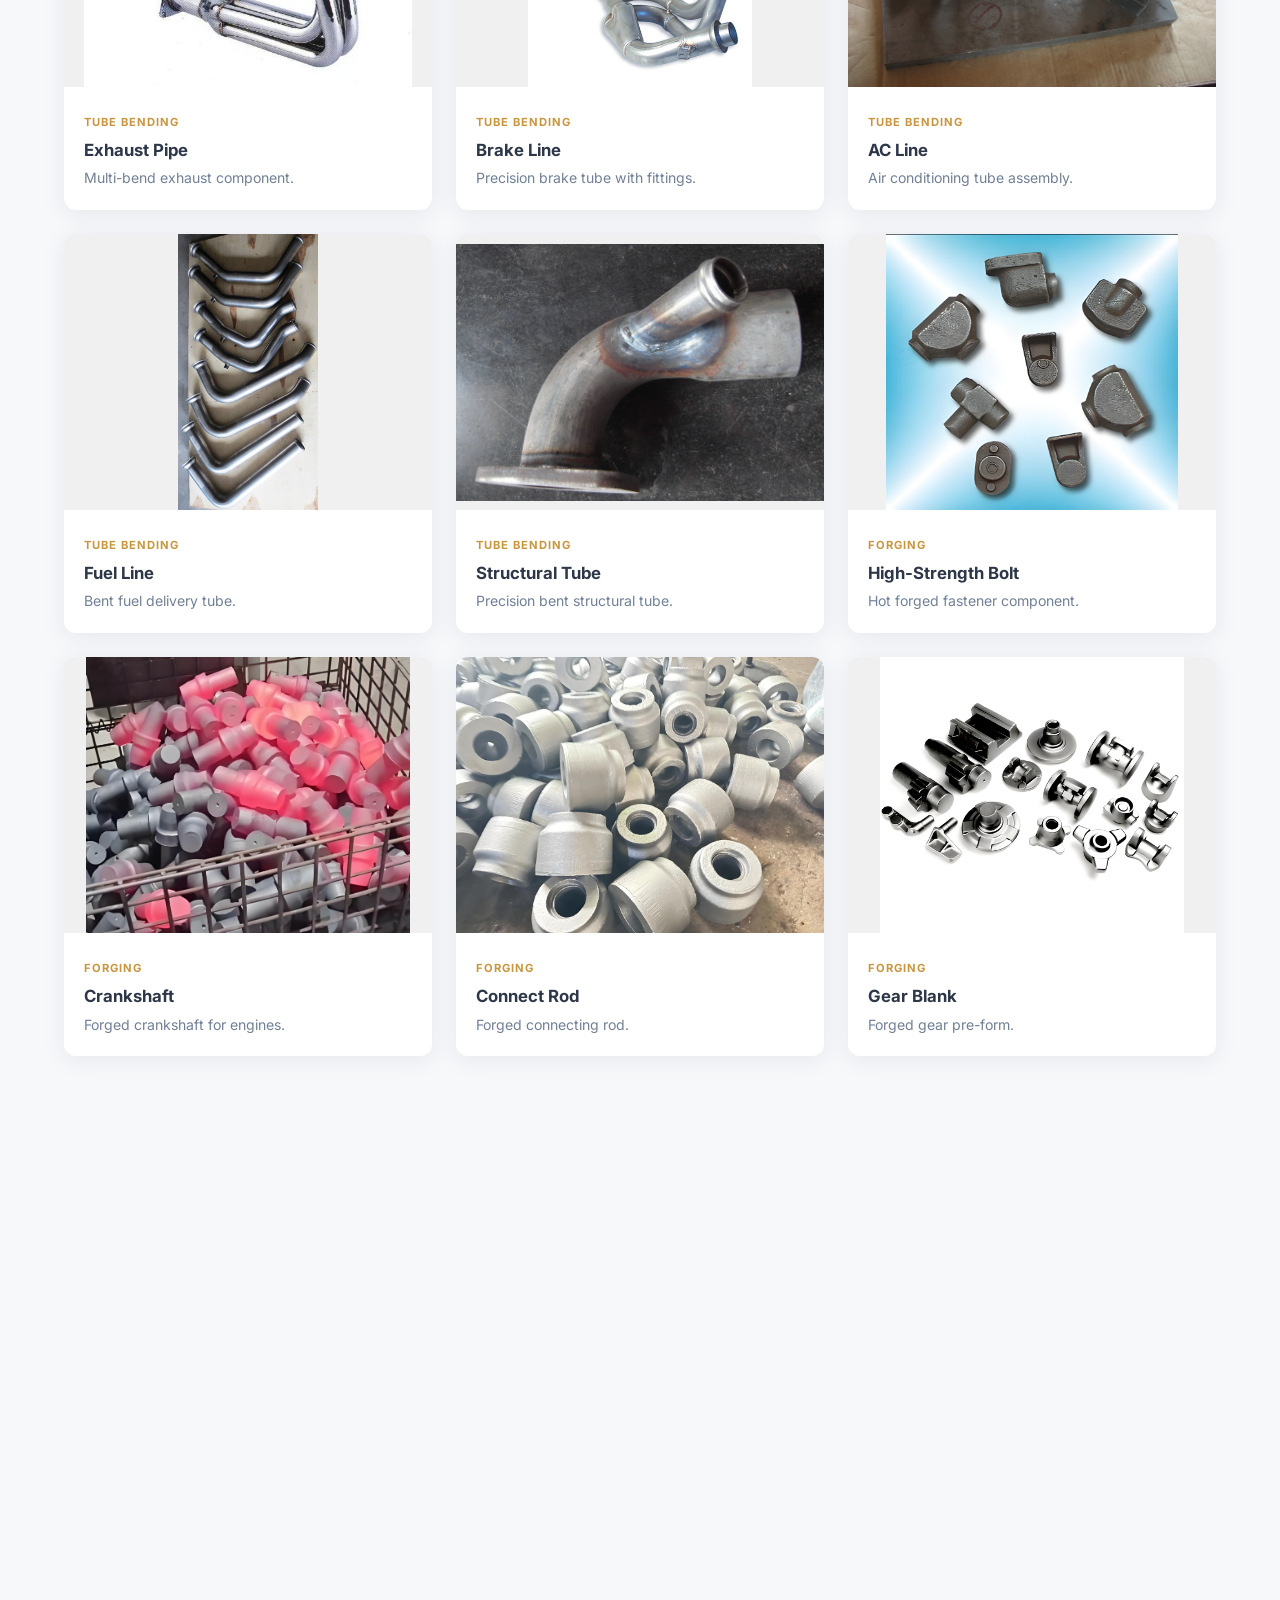
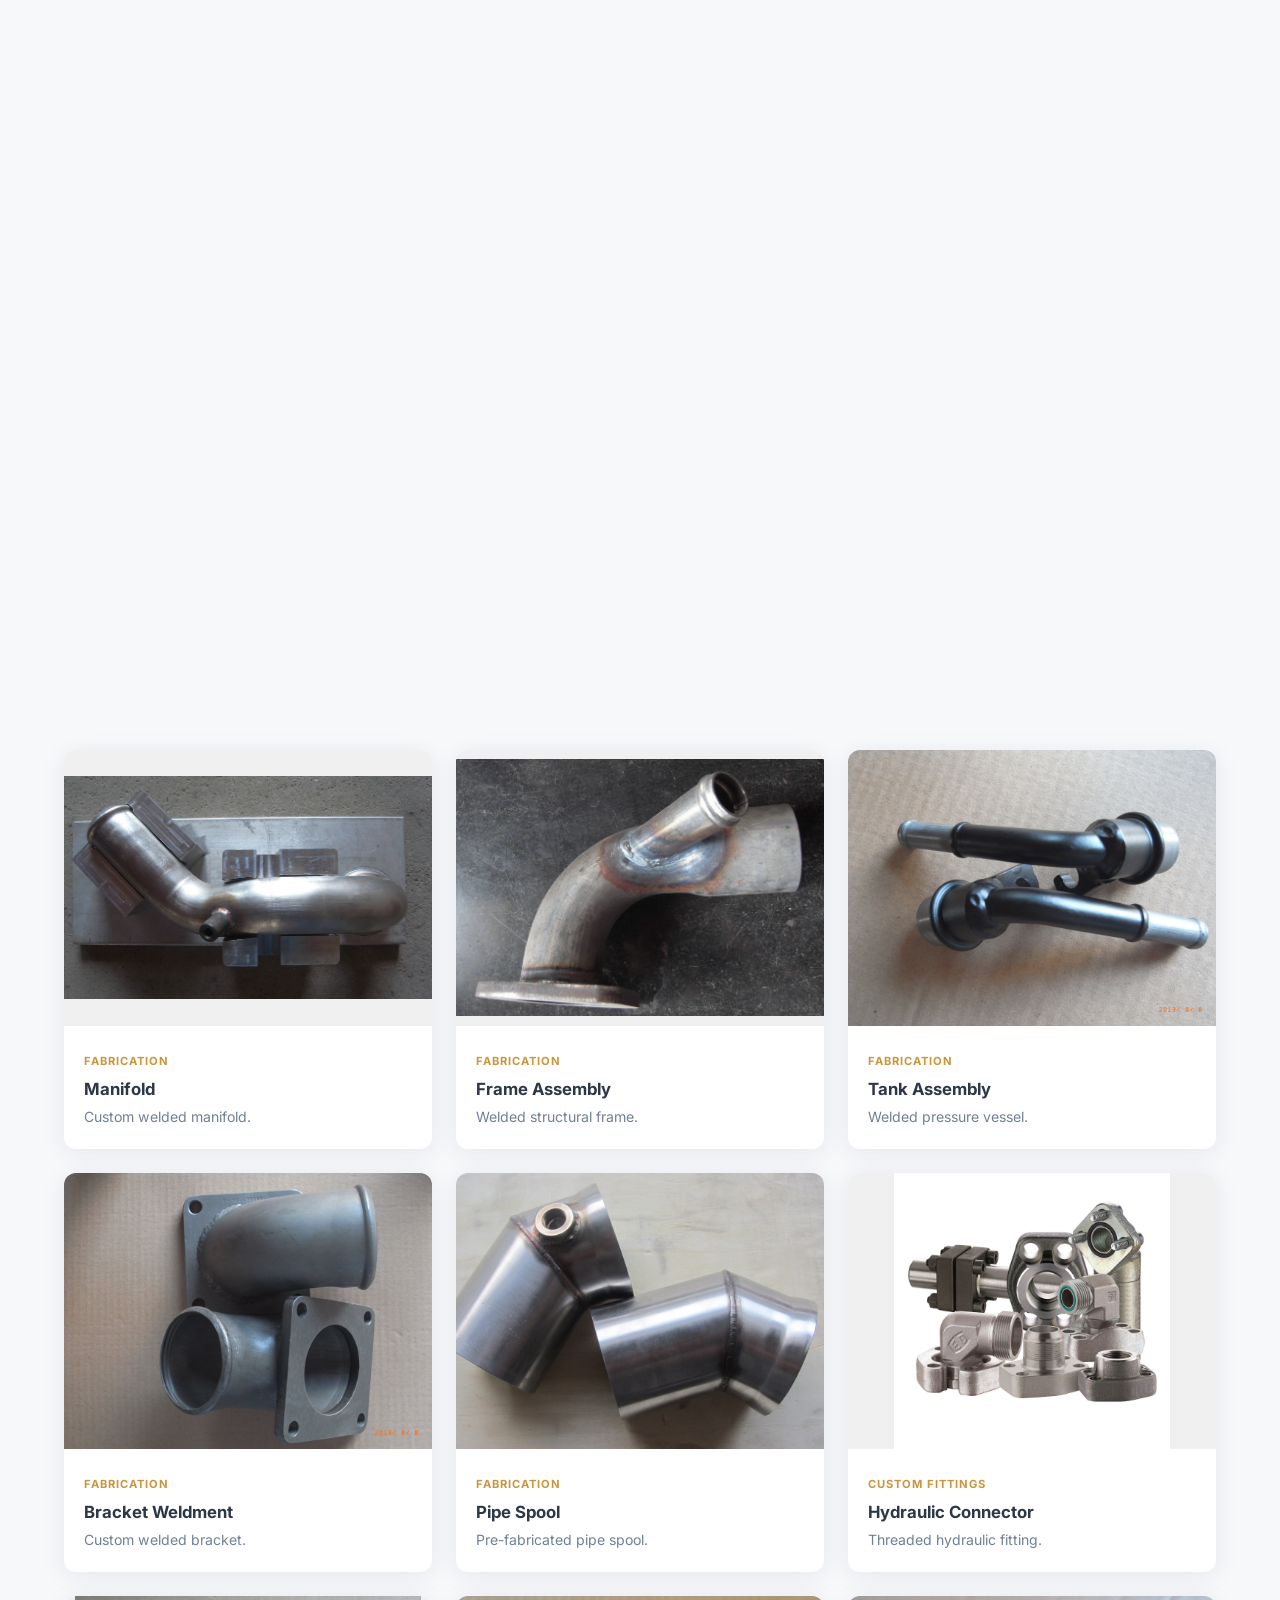
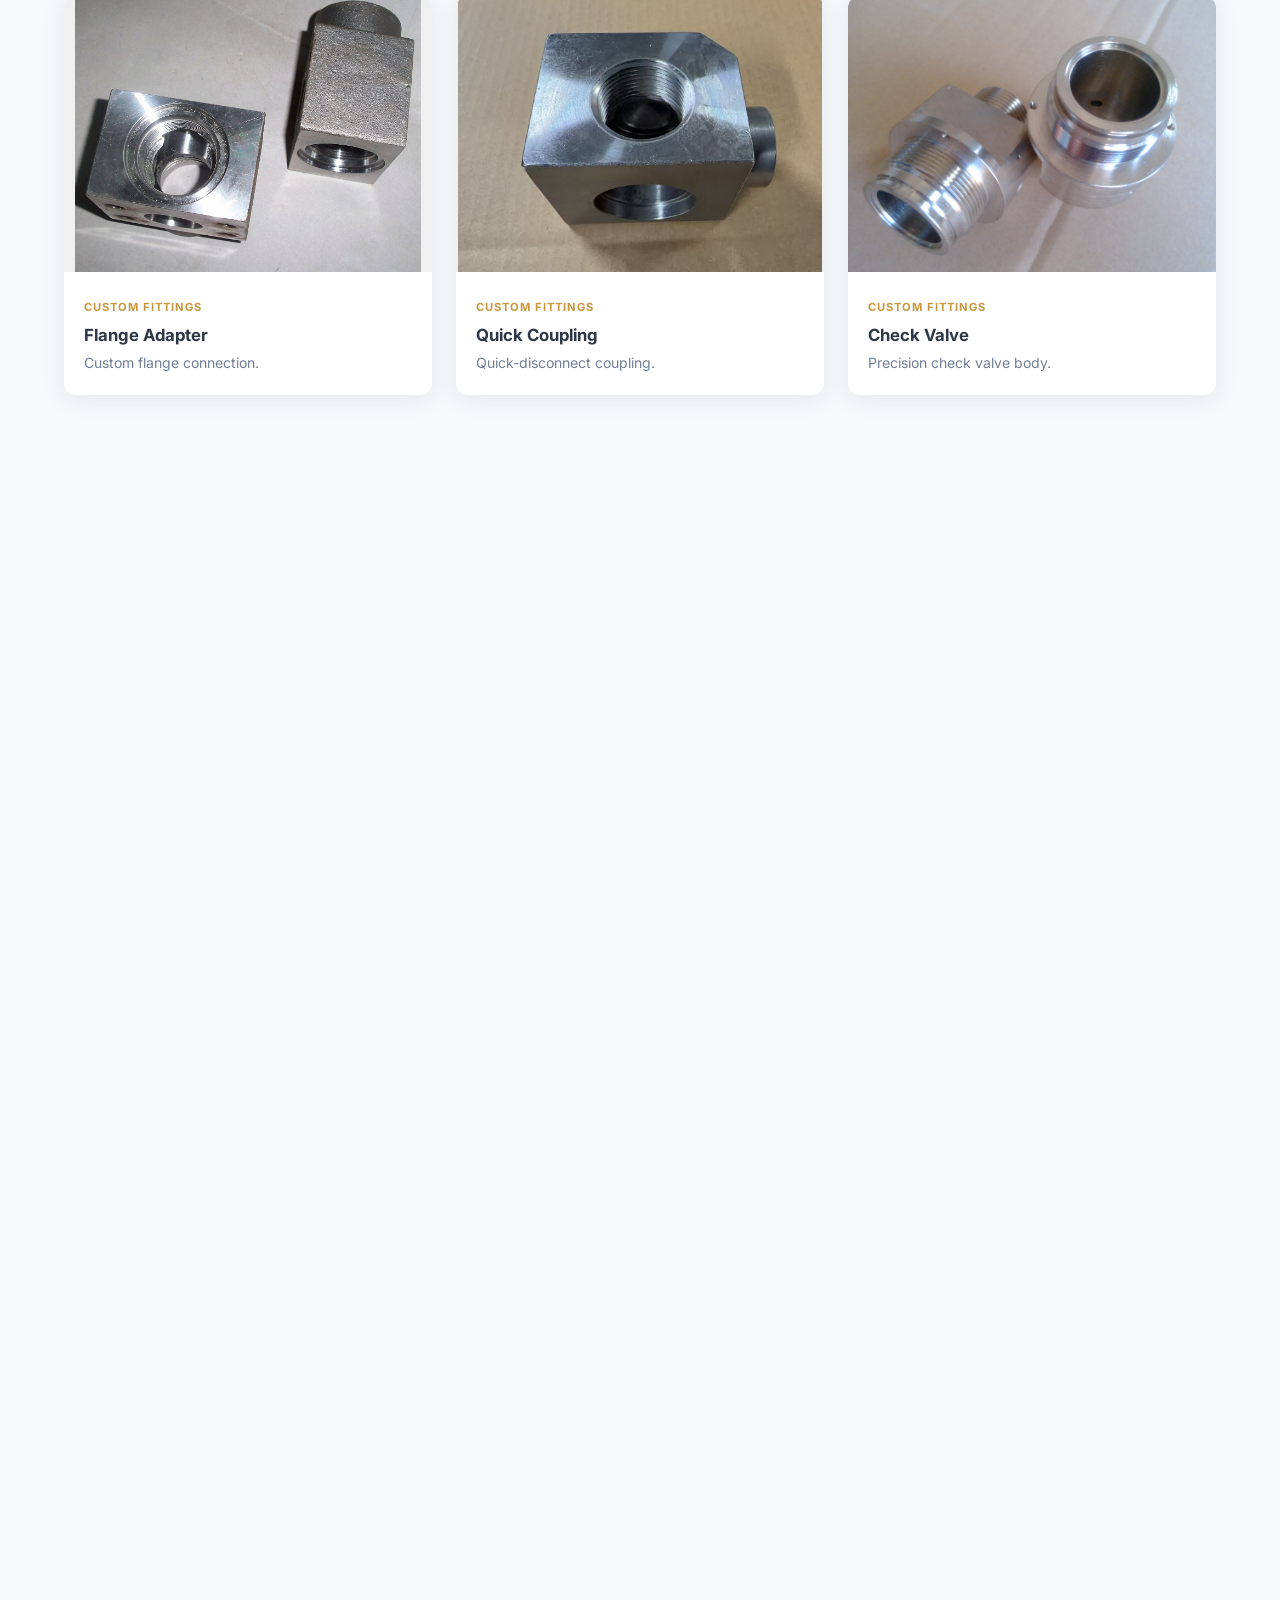
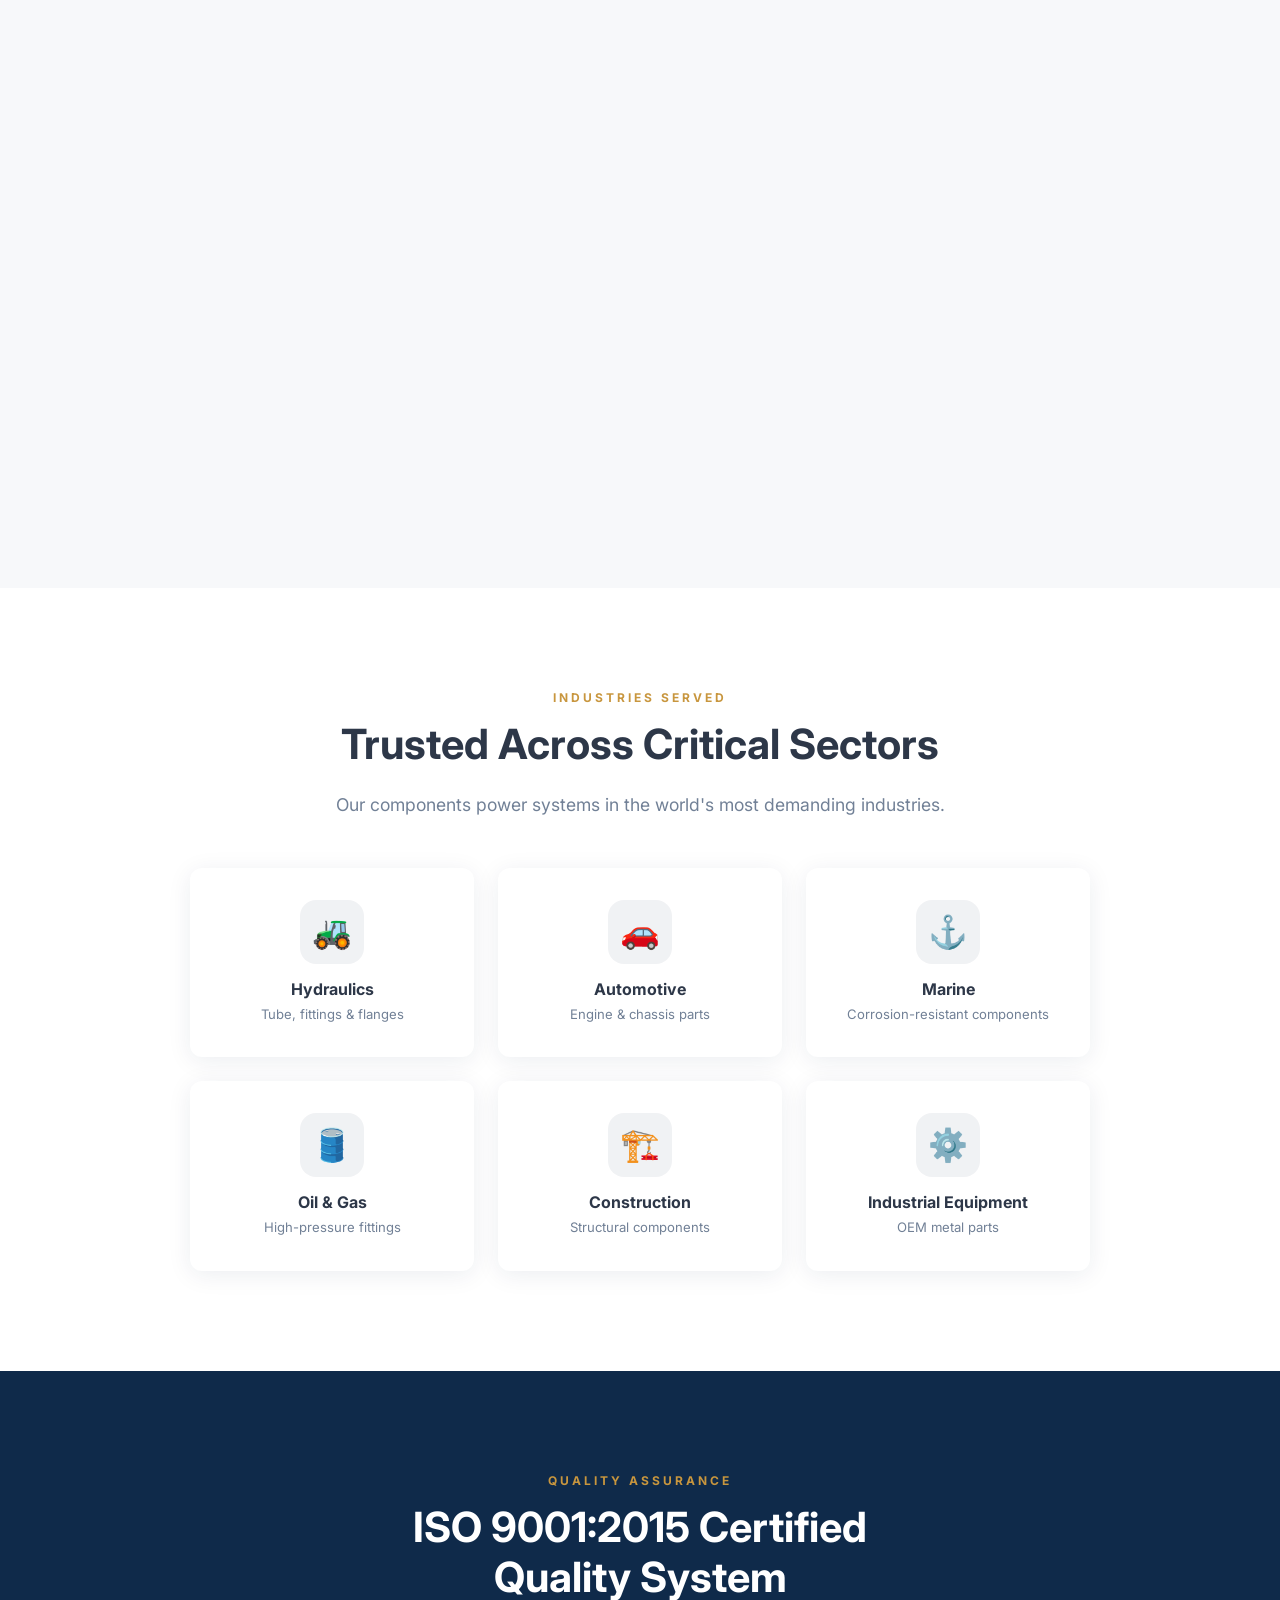
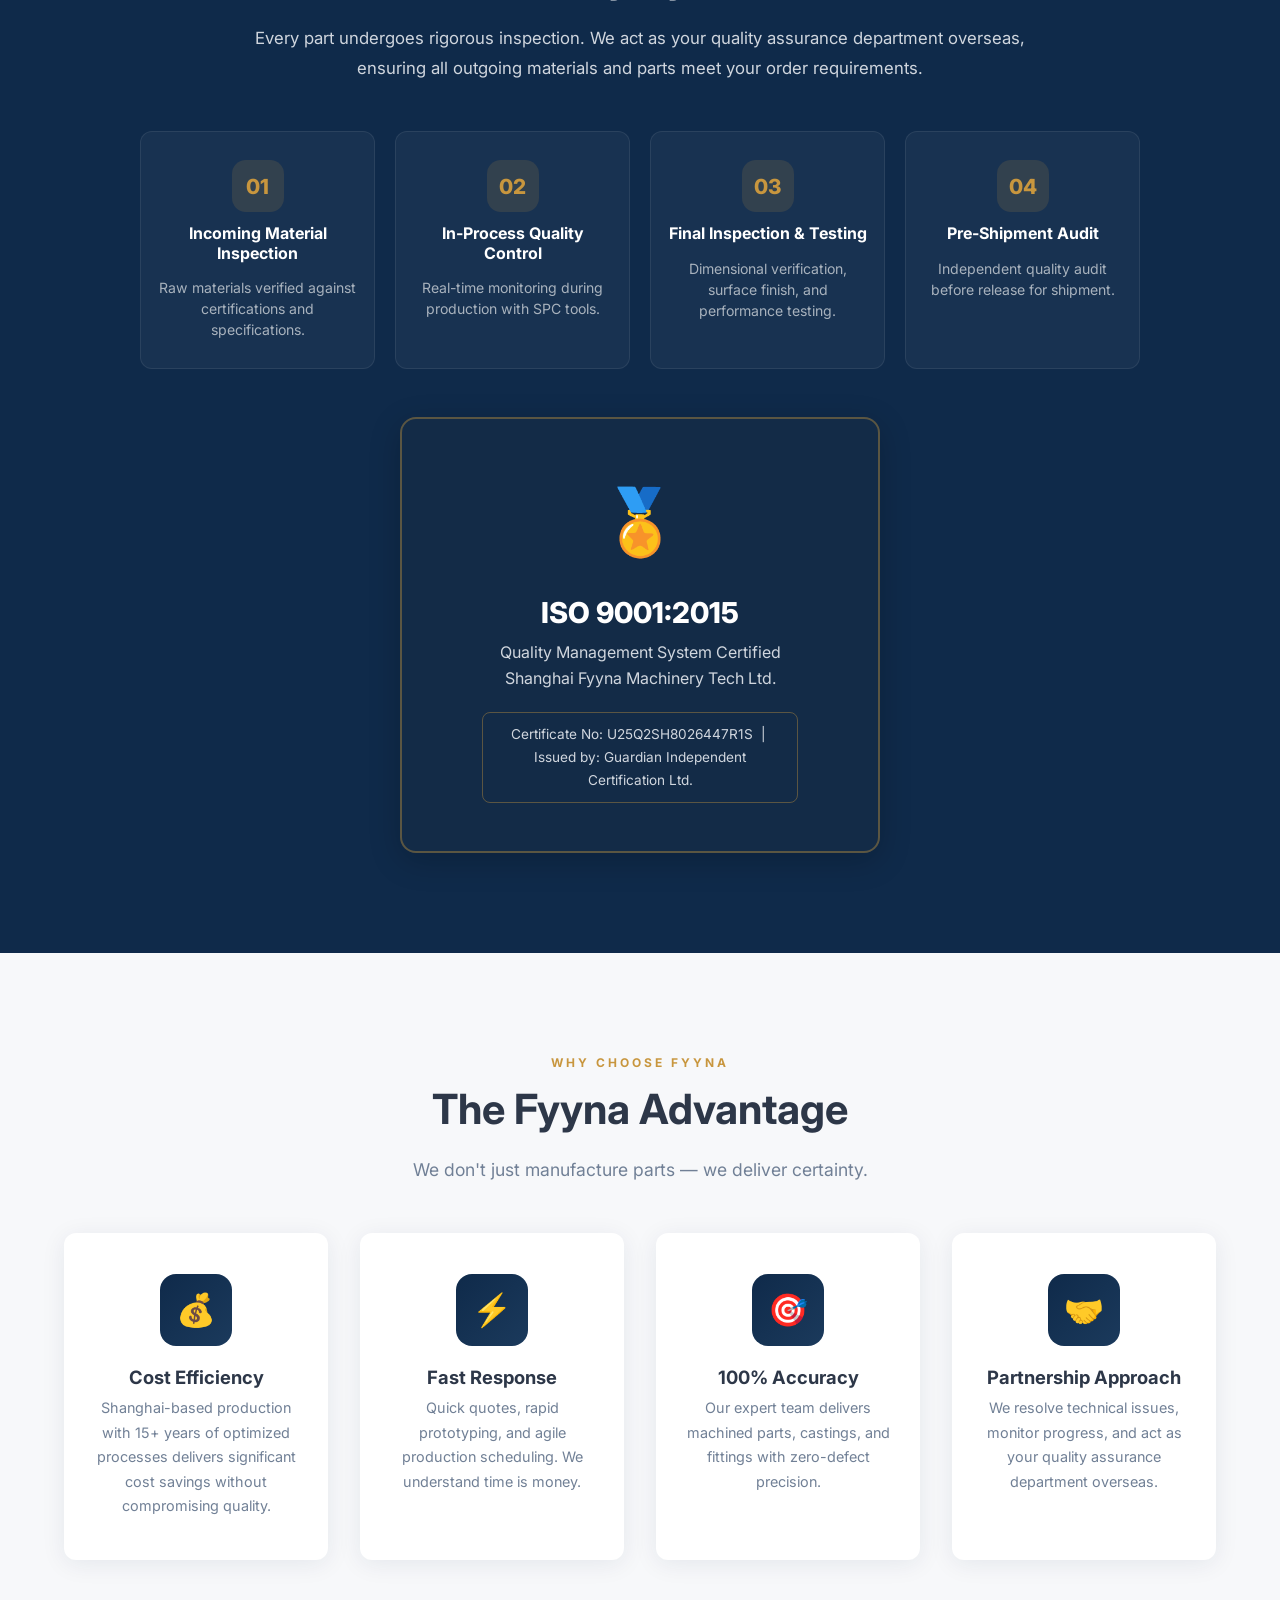
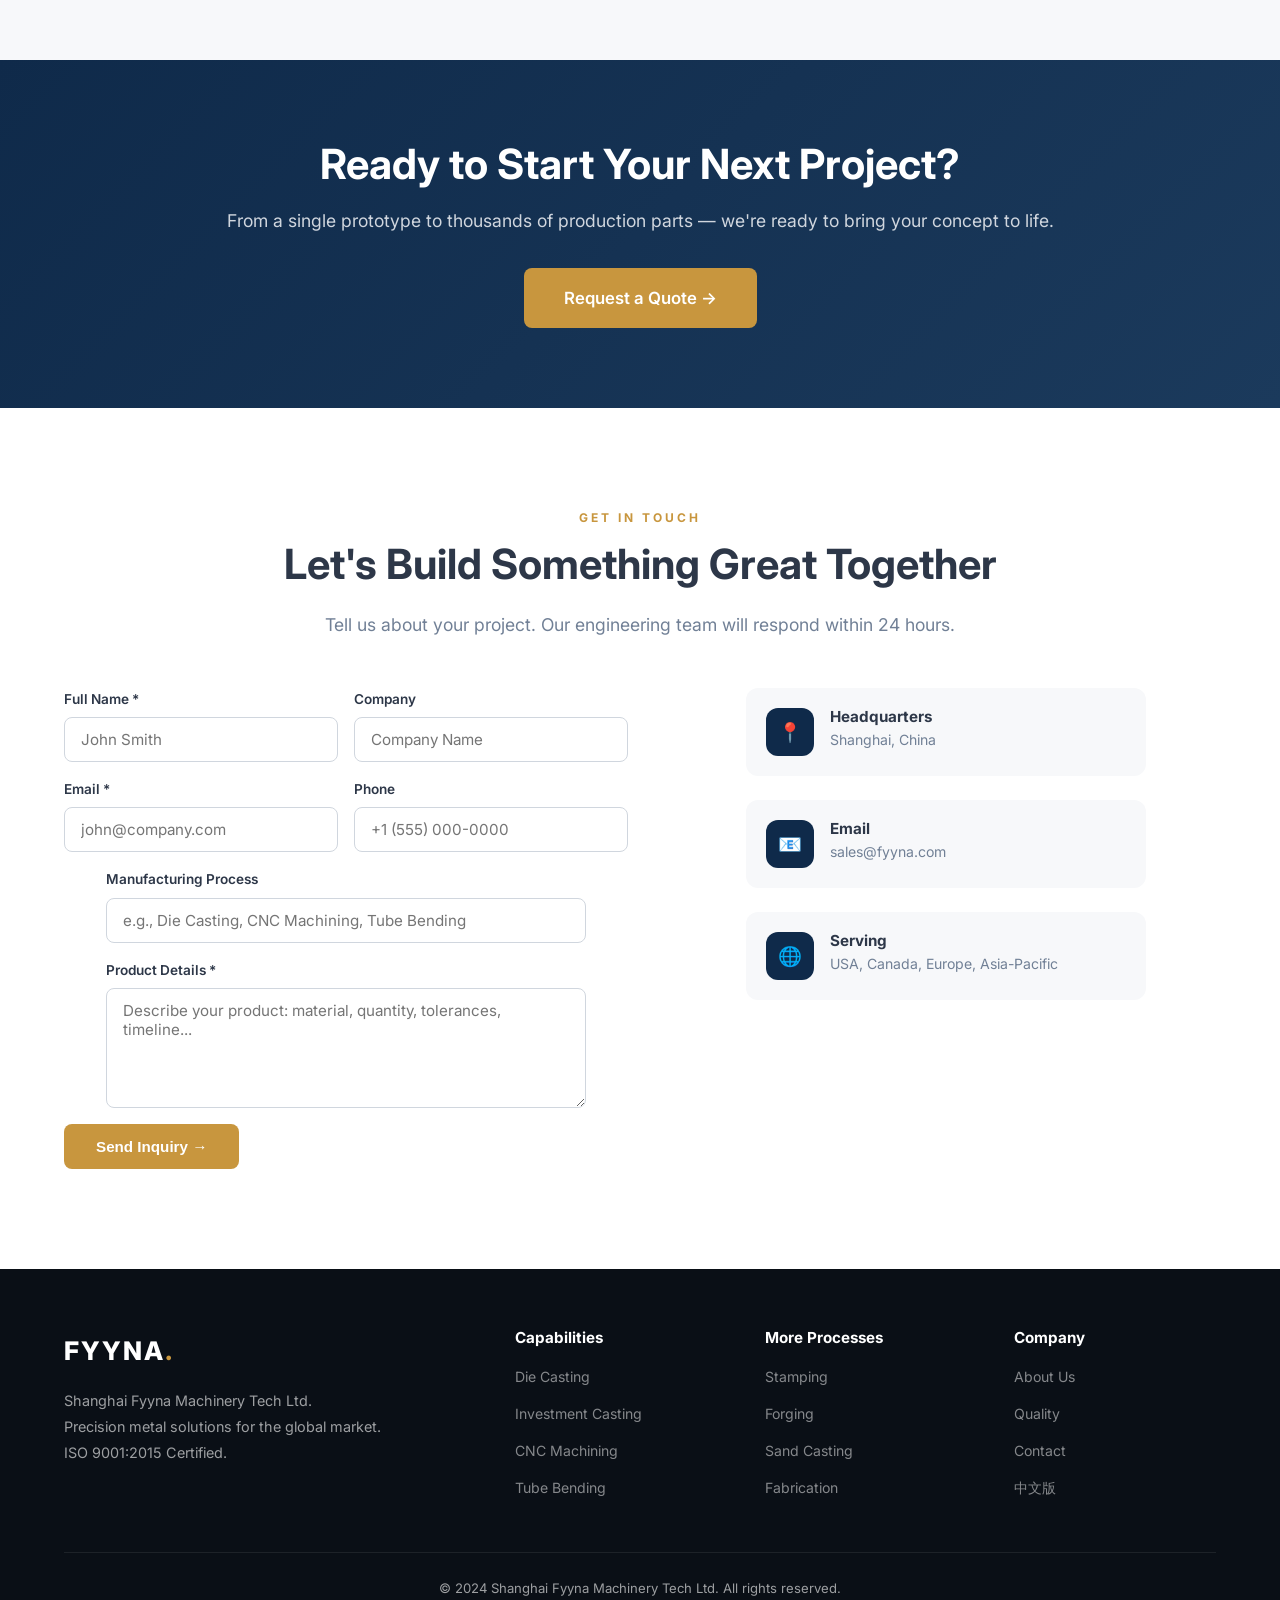
==== commit 2dbe59ee: "feat: update website per client feedback - rebrand Chinese page: 飞纳 → 颇拓机电 - replace sensitive ad te" ====
--- a/index.html
+++ b/index.html
@@ -140,55 +140,55 @@
     <h2 class="section-title" style="color:#fff">10 Manufacturing Processes,<br>One Trusted Partner</h2>
     <p class="section-desc">From casting to machining, forging to fabrication — we cover the full spectrum of metal manufacturing capabilities under one roof.</p>
     <div class="capabilities-grid">
-      <div class="cap-card fade-up">
+      <div class="cap-card fade-up" data-filter="machining" style="cursor:pointer">
+        <div class="cap-icon">⚙️</div>
+        <h3>CNC Machining</h3>
+        <p>High-precision 3, 4, and 5-axis machining for tight tolerances and complex profiles.</p>
+      </div>
+      <div class="cap-card fade-up" data-filter="tube-bending" style="cursor:pointer">
+        <div class="cap-icon">🔧</div>
+        <h3>Tube Bending</h3>
+        <p>Precision CNC tube bending for hydraulic lines, exhaust systems, and structural components.</p>
+      </div>
+      <div class="cap-card fade-up" data-filter="fabrication" style="cursor:pointer">
+        <div class="cap-icon">🛠️</div>
+        <h3>Fabrication</h3>
+        <p>Welding, assembly, and custom fabrication for complete sub-assemblies.</p>
+      </div>
+      <div class="cap-card fade-up" data-filter="custom-fitting" style="cursor:pointer">
+        <div class="cap-icon">🔩</div>
+        <h3>Custom Fittings</h3>
+        <p>Bespoke hydraulic and pneumatic fittings, flanges, and connectors in various materials.</p>
+      </div>
+      <div class="cap-card fade-up" data-filter="stamping" style="cursor:pointer">
+        <div class="cap-icon">📐</div>
+        <h3>Stamping</h3>
+        <p>Progressive and transfer die stamping for high-volume sheet metal components.</p>
+      </div>
+      <div class="cap-card fade-up" data-filter="die-casting" style="cursor:pointer">
         <div class="cap-icon">🔩</div>
         <h3>Die Casting</h3>
         <p>Aluminum, zinc, and magnesium die casting for complex geometries with excellent surface finish.</p>
       </div>
-      <div class="cap-card fade-up">
+      <div class="cap-card fade-up" data-filter="investment-casting" style="cursor:pointer">
         <div class="cap-icon">⚗️</div>
         <h3>Investment Casting</h3>
         <p>Precision lost-wax casting for intricate parts in stainless steel, carbon steel, and alloys.</p>
       </div>
-      <div class="cap-card fade-up">
+      <div class="cap-card fade-up" data-filter="sand-casting" style="cursor:pointer">
         <div class="cap-icon">🏗️</div>
         <h3>Sand Casting</h3>
         <p>Cost-effective casting for large and heavy parts in iron, steel, and non-ferrous metals.</p>
       </div>
-      <div class="cap-card fade-up">
-        <div class="cap-icon">⚙️</div>
-        <h3>CNC Machining</h3>
-        <p>High-precision 3, 4, and 5-axis machining for tight tolerances and complex profiles.</p>
-      </div>
-      <div class="cap-card fade-up">
-        <div class="cap-icon">📐</div>
-        <h3>Stamping</h3>
-        <p>Progressive and transfer die stamping for high-volume sheet metal components.</p>
-      </div>
-      <div class="cap-card fade-up">
+      <div class="cap-card fade-up" data-filter="forging" style="cursor:pointer">
         <div class="cap-icon">🔨</div>
         <h3>Forging</h3>
         <p>Hot and cold forging for superior strength and grain structure in critical applications.</p>
       </div>
-      <div class="cap-card fade-up">
-        <div class="cap-icon">🔧</div>
-        <h3>Tube Bending</h3>
-        <p>Precision CNC tube bending for hydraulic lines, exhaust systems, and structural components.</p>
-      </div>
-      <div class="cap-card fade-up">
+      <div class="cap-card fade-up" data-filter="spinning" style="cursor:pointer">
         <div class="cap-icon">🎯</div>
         <h3>Spinning</h3>
         <p>Metal spinning for symmetrical hollow parts with excellent concentricity.</p>
-      </div>
-      <div class="cap-card fade-up">
-        <div class="cap-icon">🛠️</div>
-        <h3>Fabrication</h3>
-        <p>Welding, assembly, and custom fabrication for complete sub-assemblies.</p>
-      </div>
-      <div class="cap-card fade-up">
-        <div class="cap-icon">🔩</div>
-        <h3>Custom Fittings</h3>
-        <p>Bespoke hydraulic and pneumatic fittings, flanges, and connectors in various materials.</p>
       </div>
     </div>
   </div>
@@ -233,7 +233,7 @@
       <div class="product-card fade-up" data-category="machining"><div style="overflow:hidden"><img class="product-card-img" src="images/products/machining/machining-2.jpg" alt="CNC machining"></div><div class="product-card-body"><div class="product-card-tag">CNC Machining</div><h3>Shaft Assembly</h3><p>Multi-diameter turned shaft.</p></div></div>
       <div class="product-card fade-up" data-category="machining"><div style="overflow:hidden"><img class="product-card-img" src="images/products/machining/machining-3.jpg" alt="CNC machining"></div><div class="product-card-body"><div class="product-card-tag">CNC Machining</div><h3>Flange Adapter</h3><p>Precision machined flange.</p></div></div>
       <div class="product-card fade-up" data-category="machining"><div style="overflow:hidden"><img class="product-card-img" src="images/products/machining/machining-4.jpg" alt="CNC machining"></div><div class="product-card-body"><div class="product-card-tag">CNC Machining</div><h3>Hydraulic Piston</h3><p>CNC turned hydraulic component.</p></div></div>
-      <div class="product-card fade-up" data-category="machining"><div style="overflow:hidden"><img class="product-card-img" src="images/products/machining/machining-5.jpg" alt="CNC machining"></div><div class="product-card-body"><div class="product-card-tag">CNC Machining</div><h3>Spool Valve</h3><p>Precision ground valve spool.</p></div></div>
+
       <div class="product-card fade-up" data-category="machining"><div style="overflow:hidden"><img class="product-card-img" src="images/products/machining/machining-6.jpg" alt="CNC machining"></div><div class="product-card-body"><div class="product-card-tag">CNC Machining</div><h3>Coupling Body</h3><p>Machined coupling component.</p></div></div>
       <!-- Tube Bending (6) -->
       <div class="product-card fade-up" data-category="tube-bending"><div style="overflow:hidden"><img class="product-card-img" src="images/products/tube-bending/tube-bending-1.jpg" alt="Tube bending"></div><div class="product-card-body"><div class="product-card-tag">Tube Bending</div><h3>Hydraulic Line</h3><p>Precision bent tube assembly.</p></div></div>
@@ -572,6 +572,18 @@
     });
   });
 });
+
+// Capabilities card click → scroll to products and auto-filter
+document.querySelectorAll('.cap-card[data-filter]').forEach(card => {
+  card.addEventListener('click', () => {
+    const filter = card.dataset.filter;
+    const tab = document.querySelector(`.products-tab[data-filter="${filter}"]`);
+    if (tab) {
+      tab.click();
+      document.getElementById('products').scrollIntoView({ behavior: 'smooth' });
+    }
+  });
+});
 </script>
 </body>
 </html>
--- a/css/style.css
+++ b/css/style.css
@@ -26,6 +26,13 @@
 
 html { scroll-behavior: smooth; font-size: 16px; }
 
+/* --- Thin Scrollbar --- */
+::-webkit-scrollbar { width: 6px; height: 6px; }
+::-webkit-scrollbar-track { background: transparent; }
+::-webkit-scrollbar-thumb { background: rgba(0,0,0,0.2); border-radius: 3px; }
+::-webkit-scrollbar-thumb:hover { background: rgba(0,0,0,0.35); }
+* { scrollbar-width: thin; scrollbar-color: rgba(0,0,0,0.2) transparent; }
+
 body {
   font-family: 'Inter', 'Helvetica Neue', Arial, sans-serif;
   color: var(--text);
@@ -405,8 +412,9 @@
 .product-card:hover { transform: translateY(-6px); box-shadow: var(--shadow-lg); }
 .product-card-img {
   width: 100%;
-  height: 220px;
-  object-fit: cover;
+  aspect-ratio: 4 / 3;
+  object-fit: contain;
+  background: #f0f0f0;
   transition: var(--transition);
 }
 .product-card:hover .product-card-img { transform: scale(1.03); }
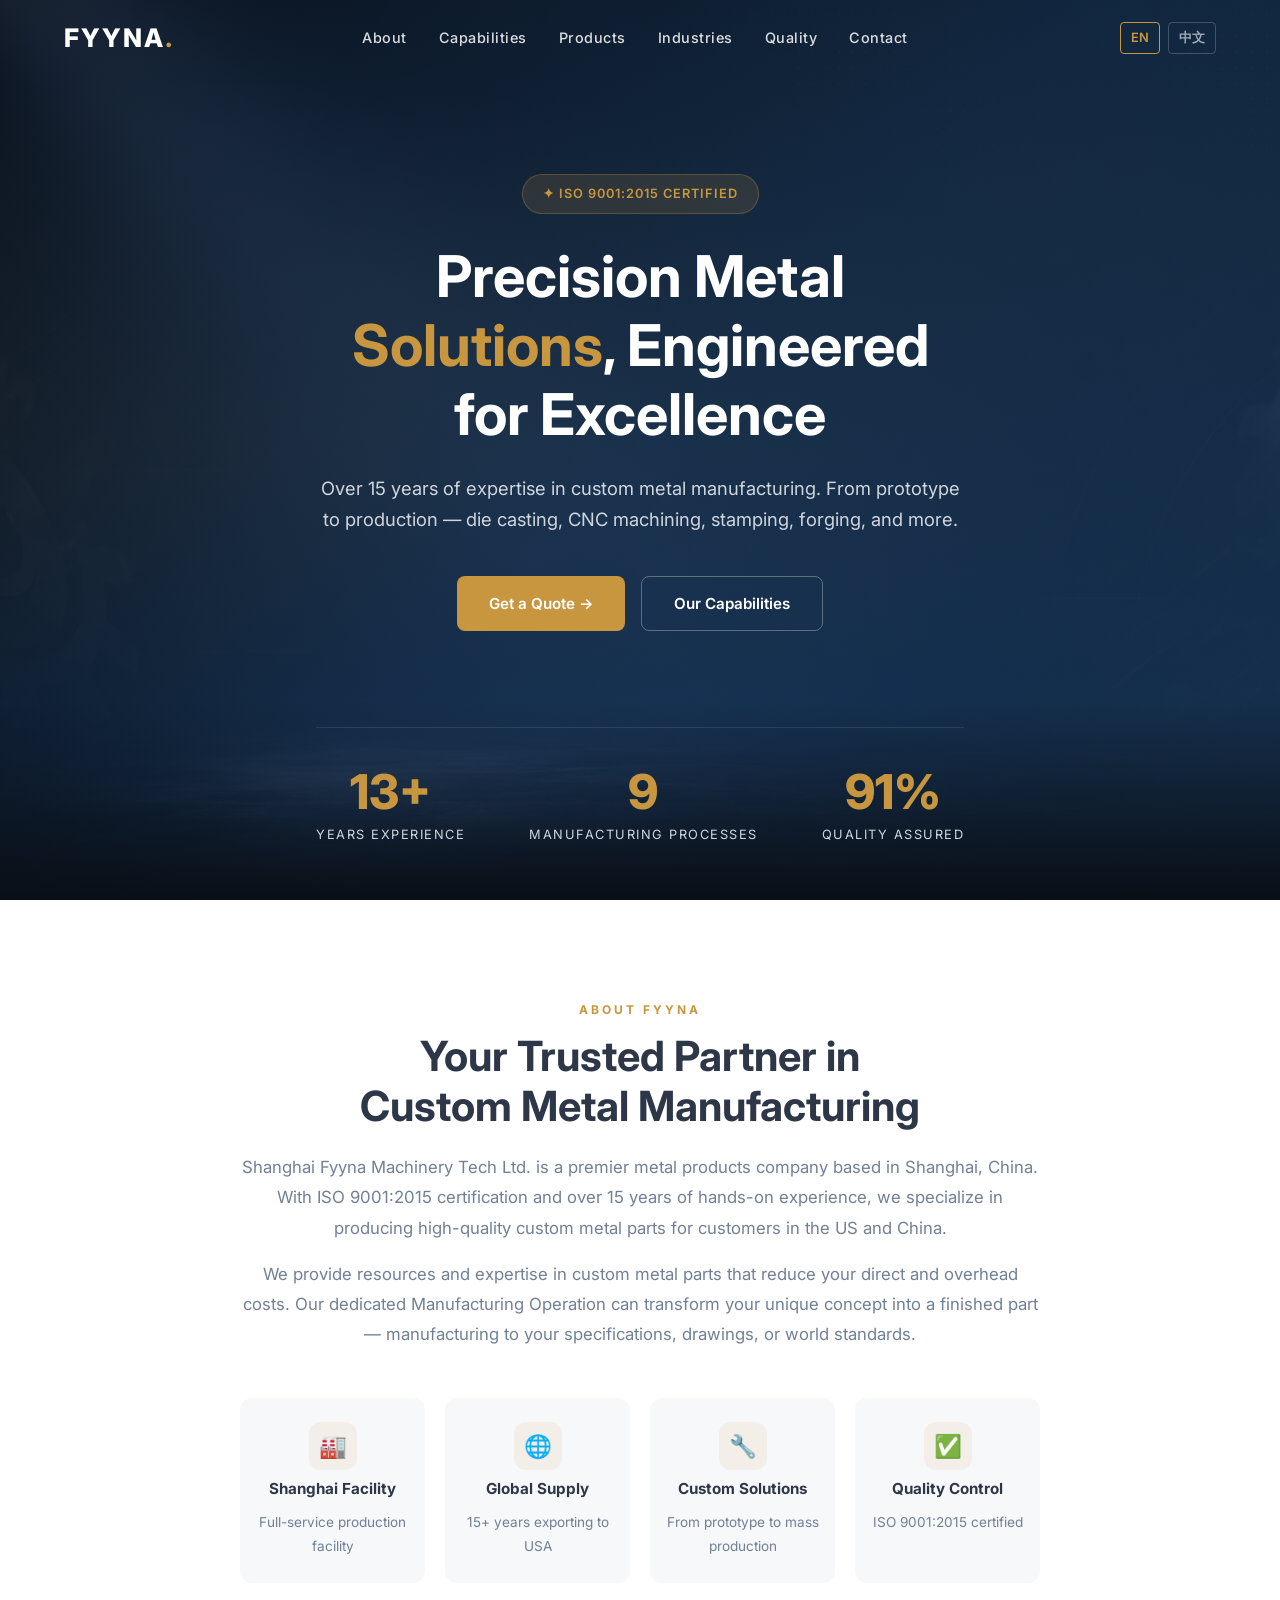
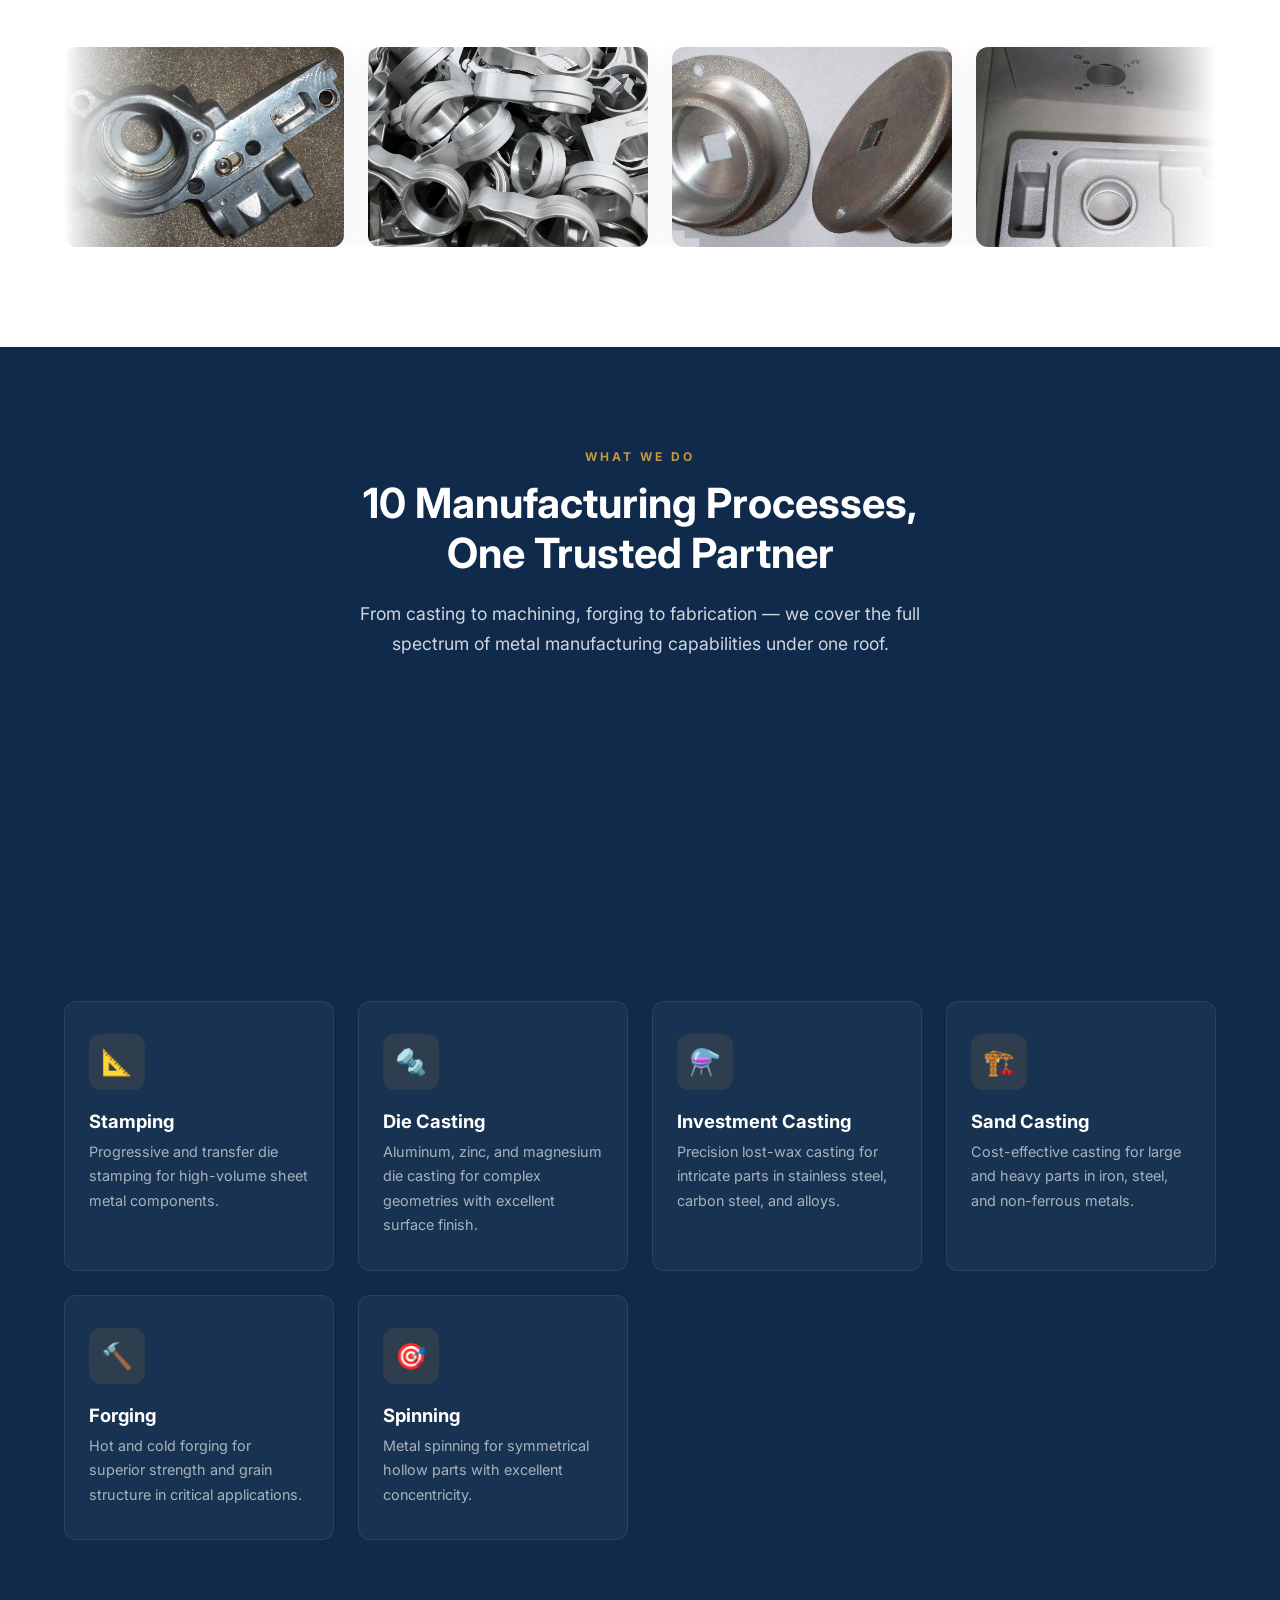
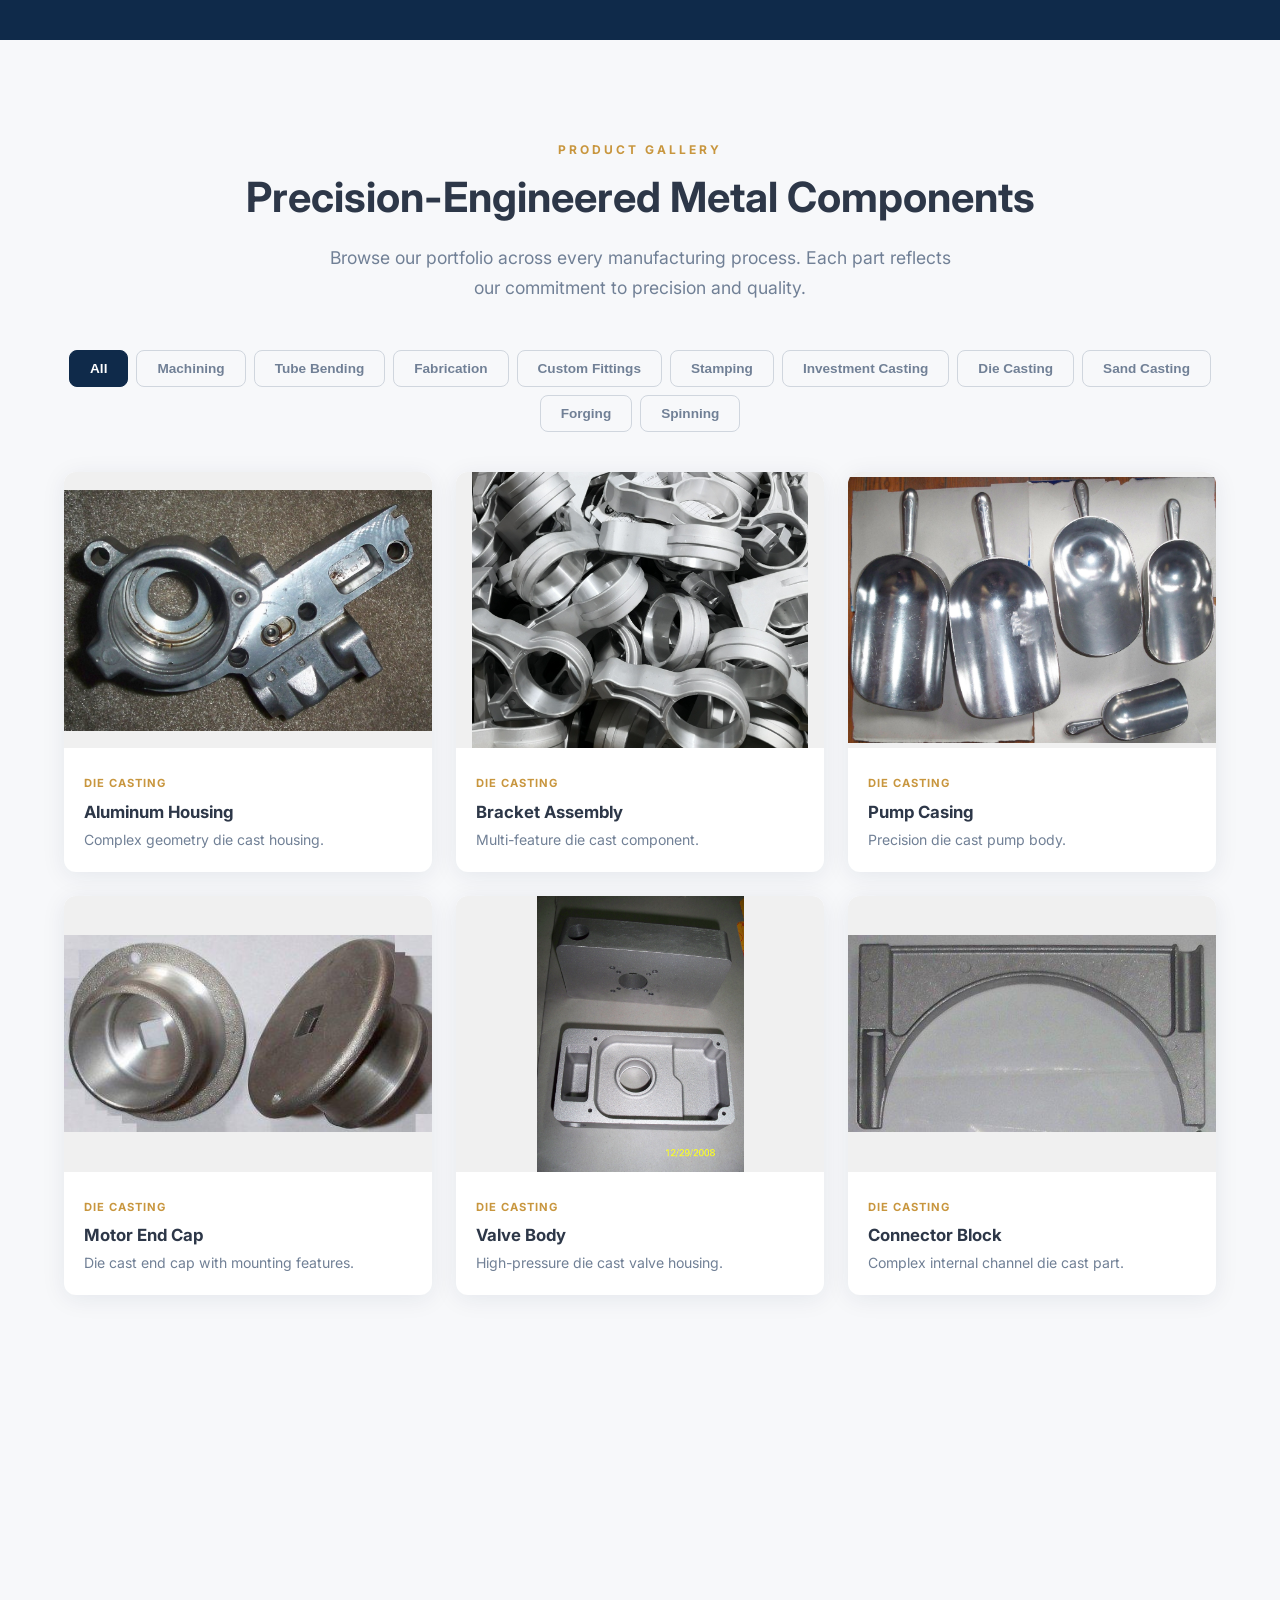
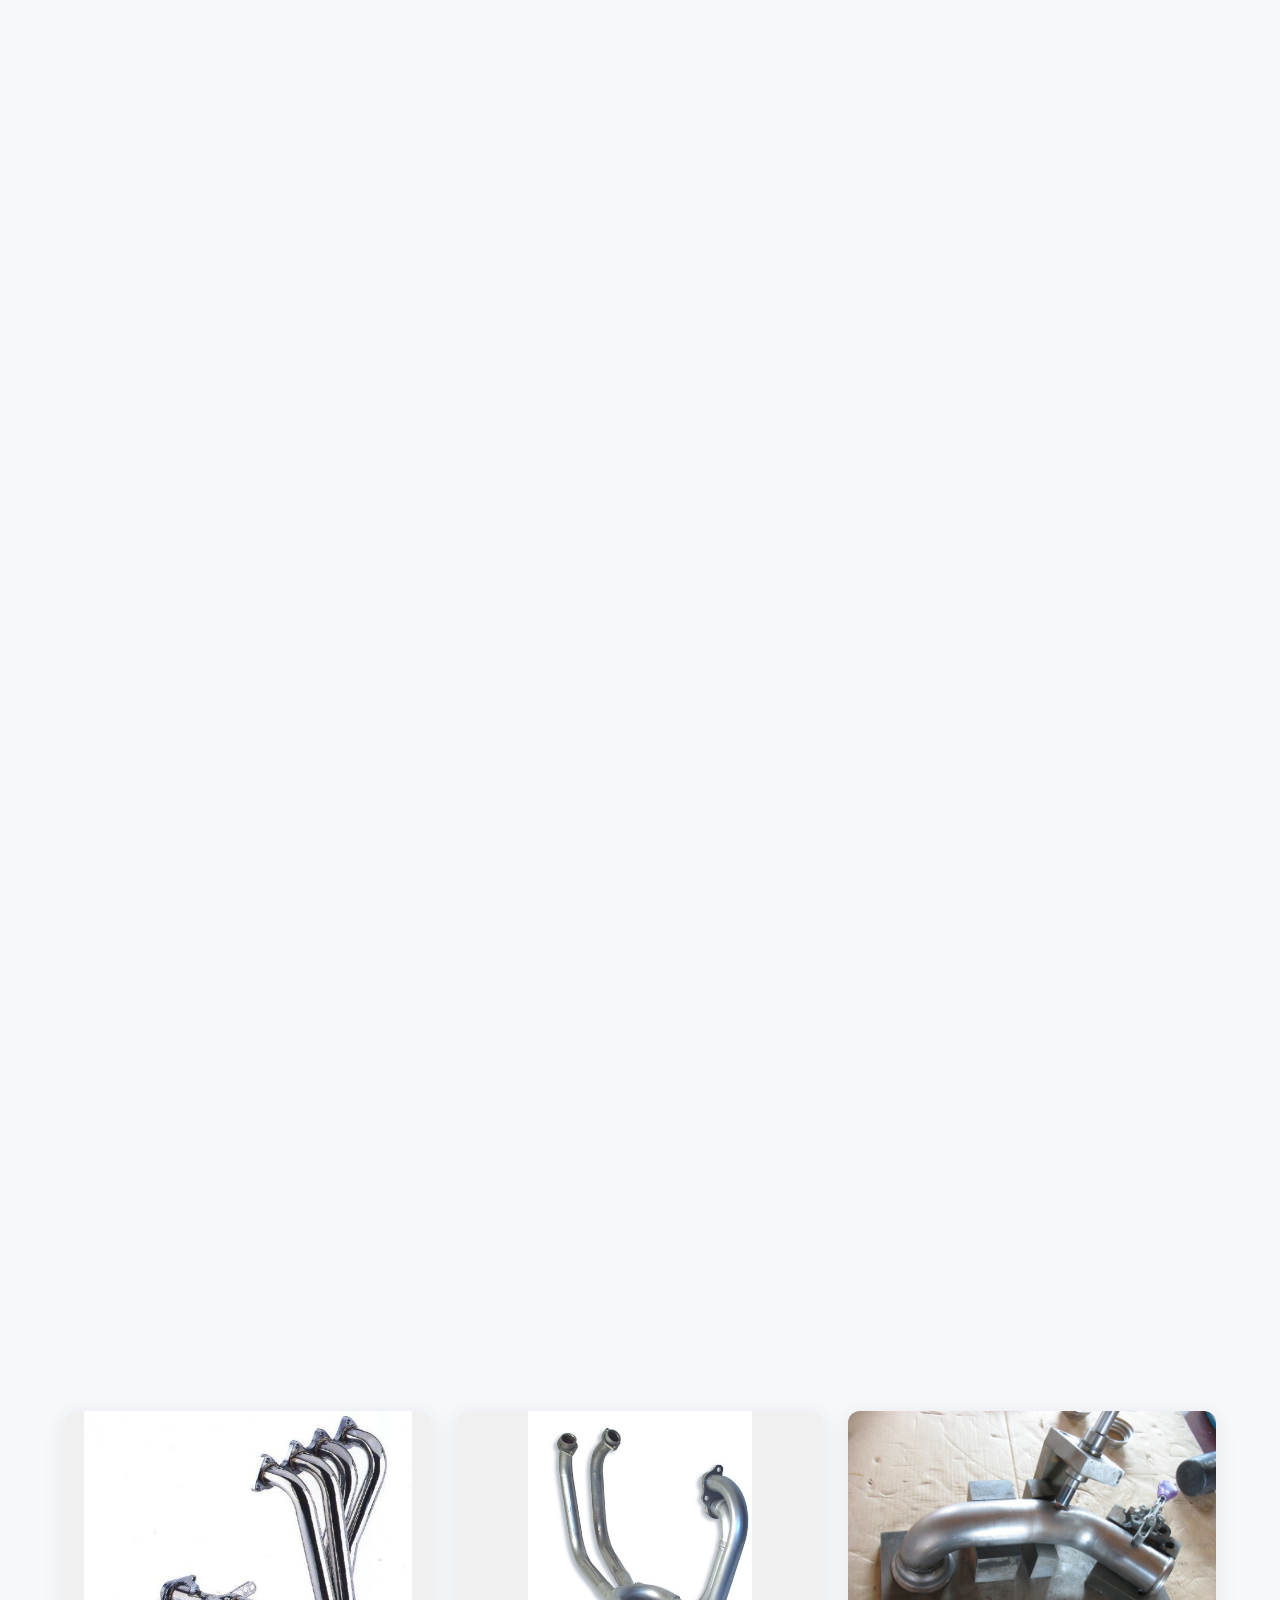
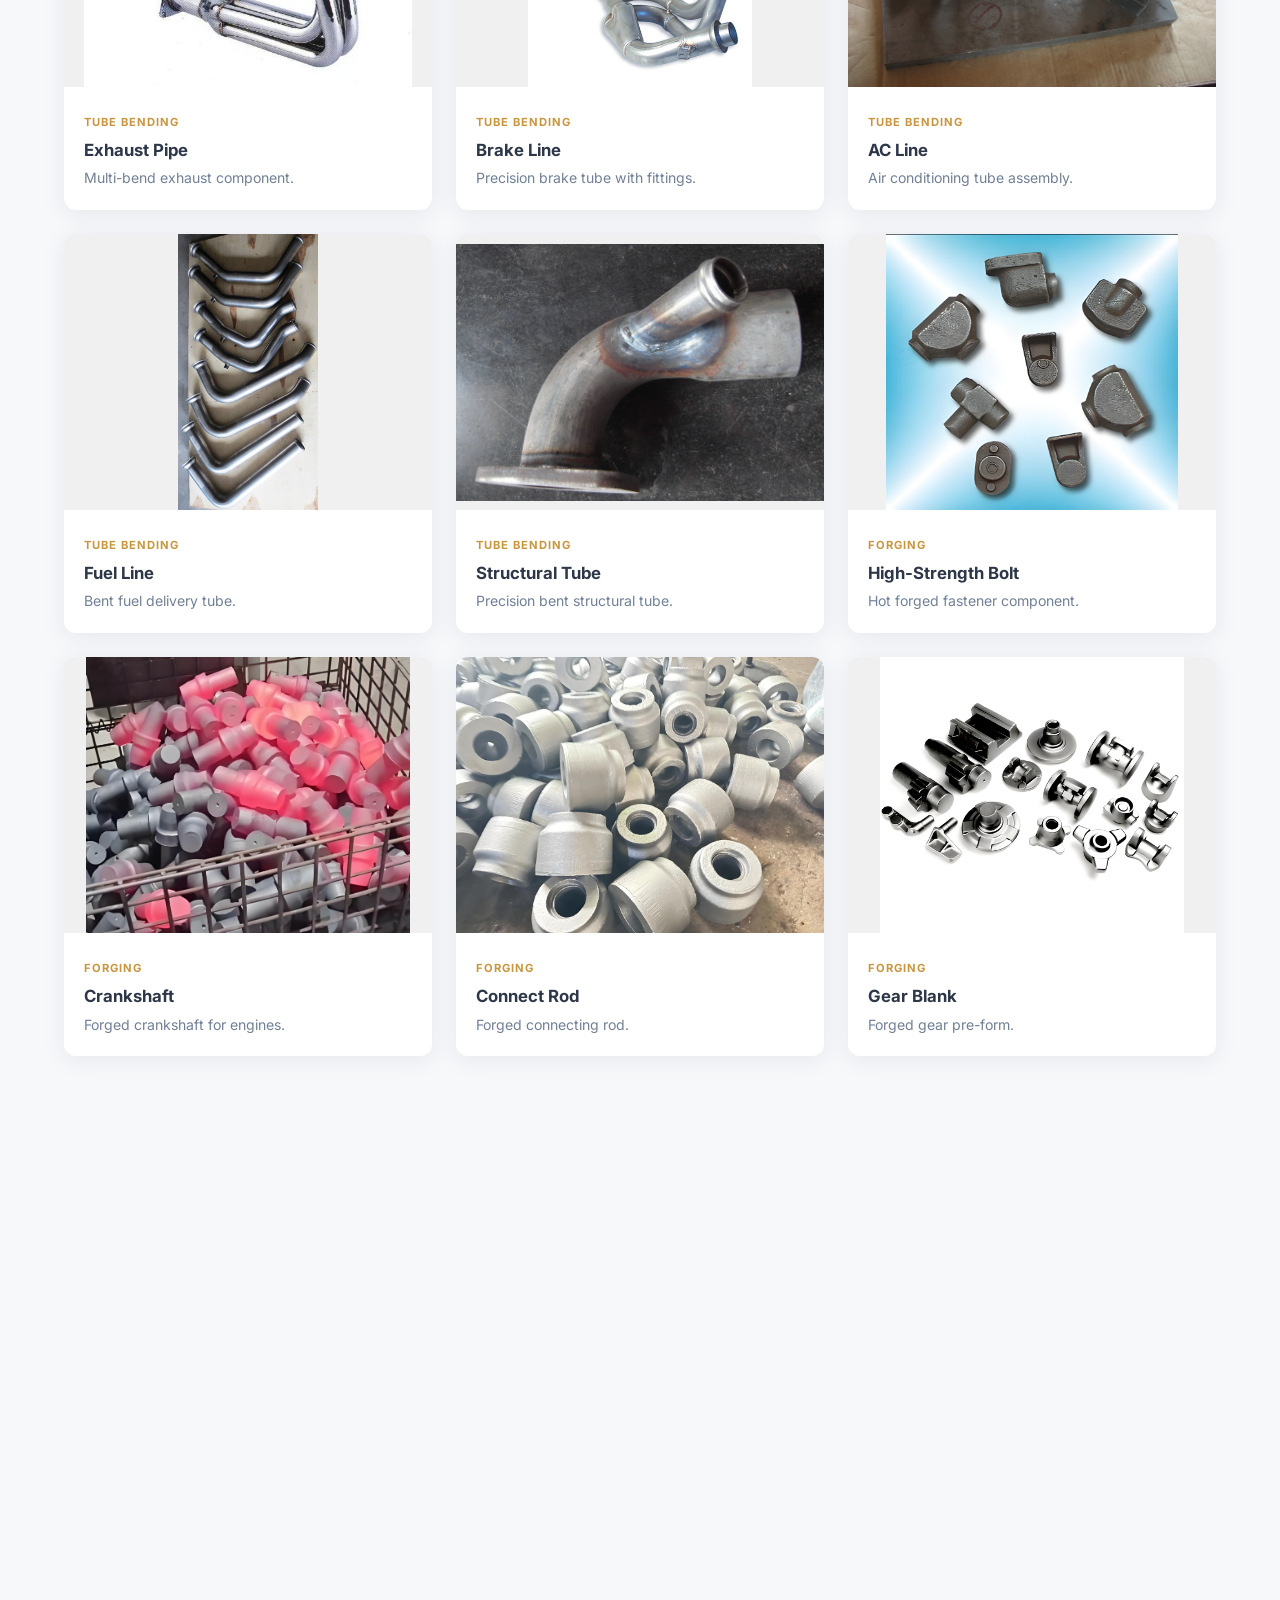
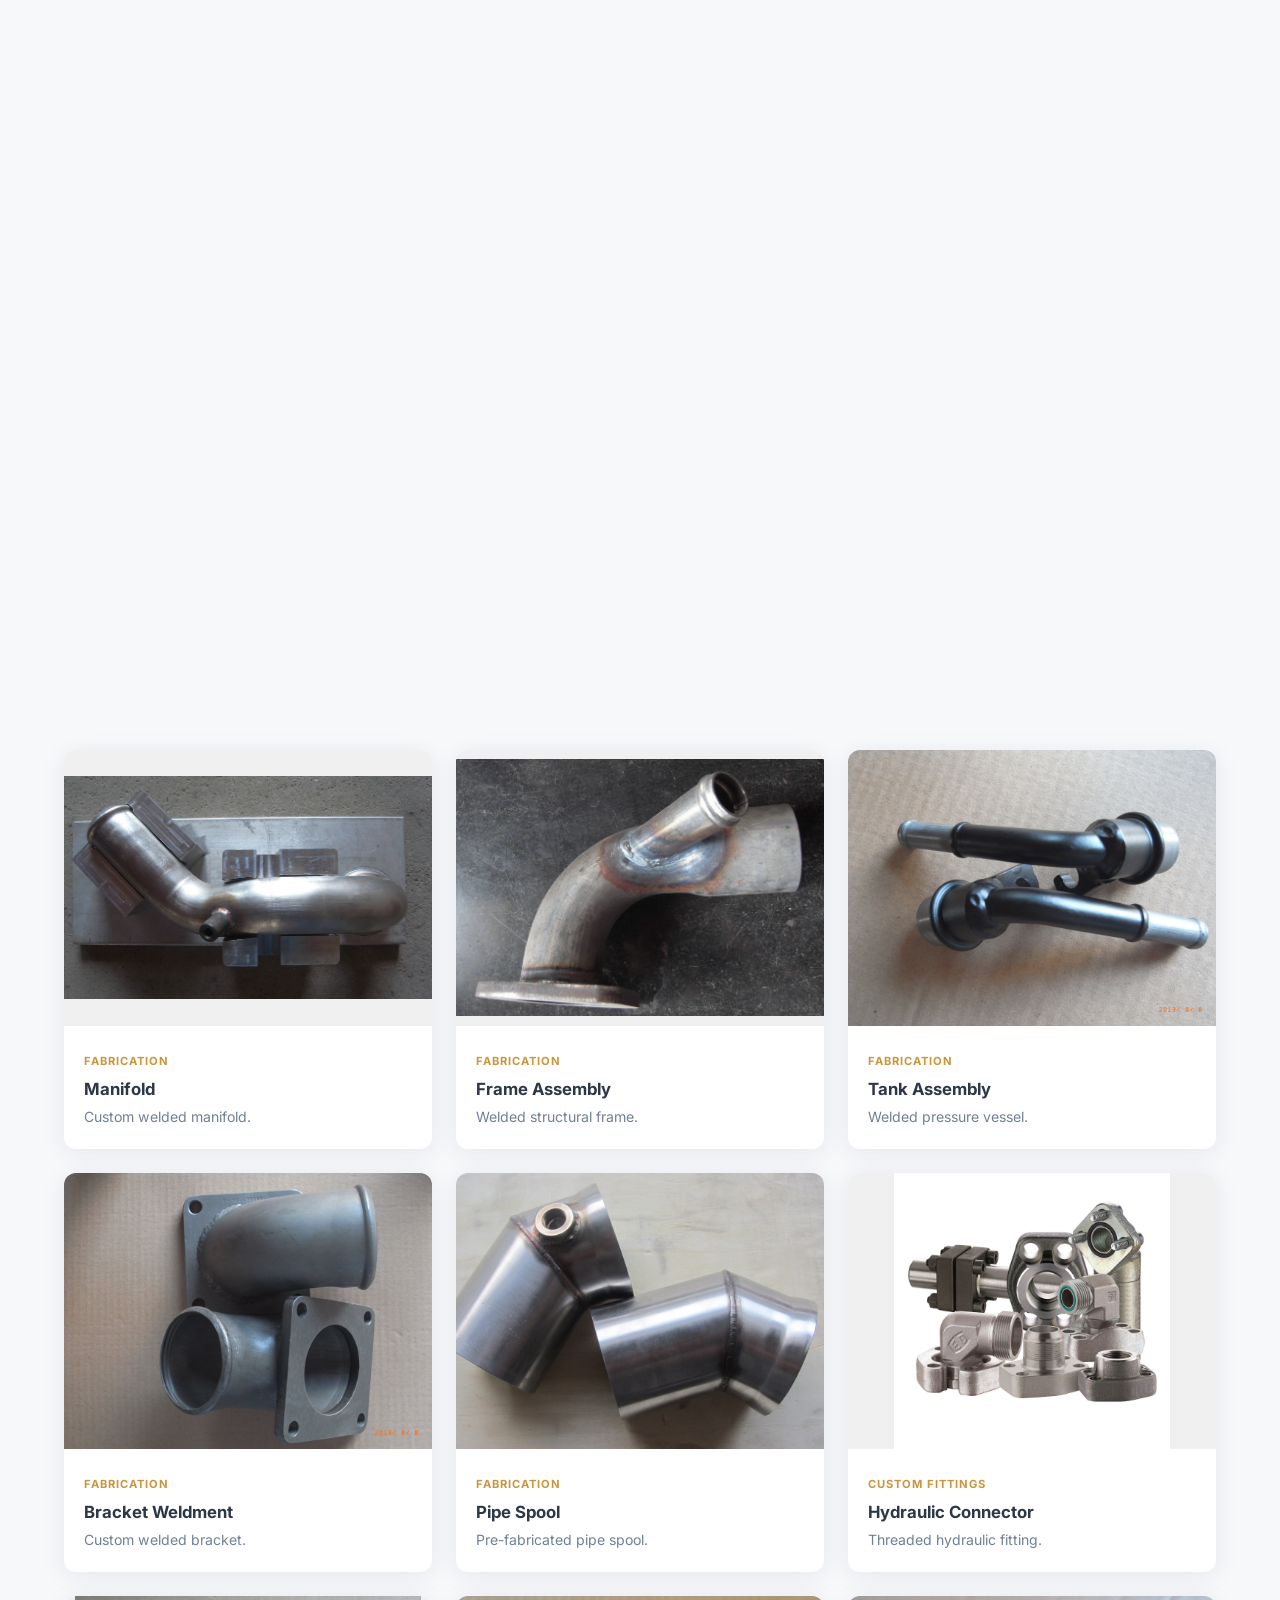
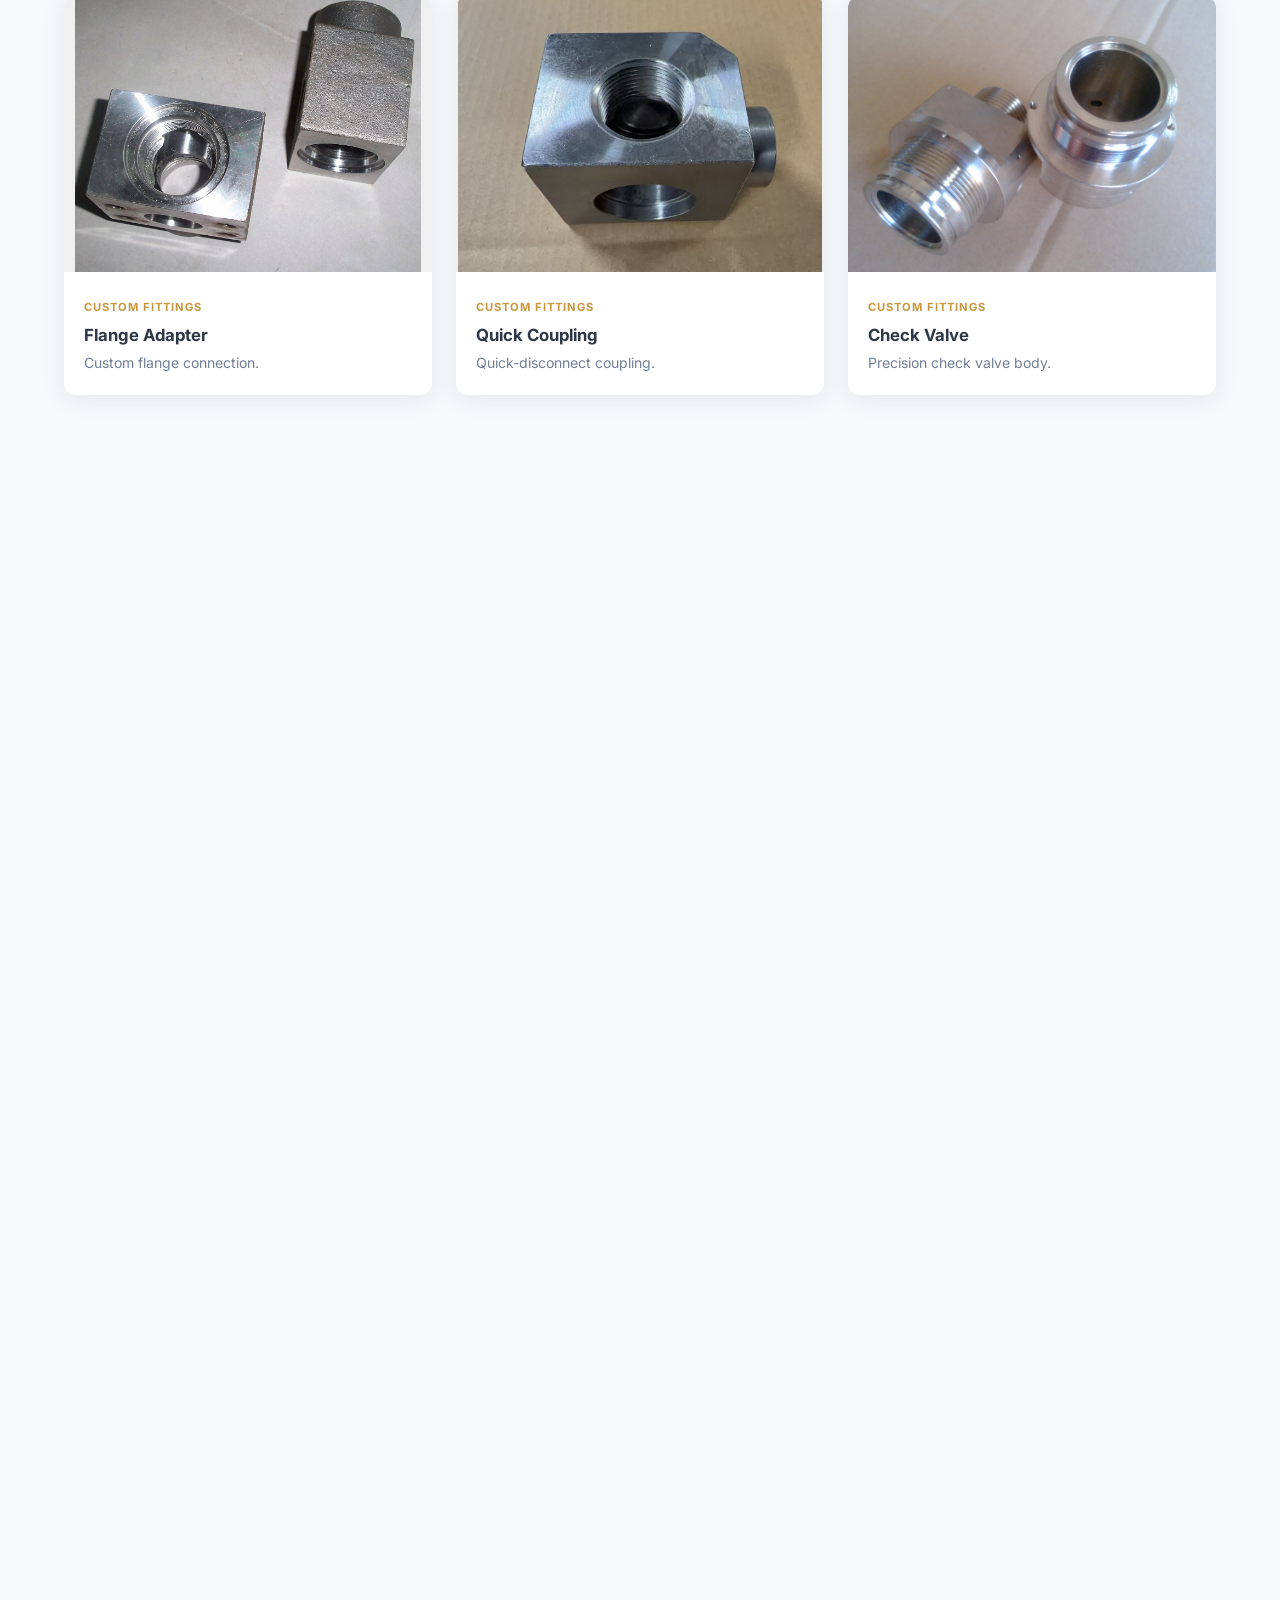
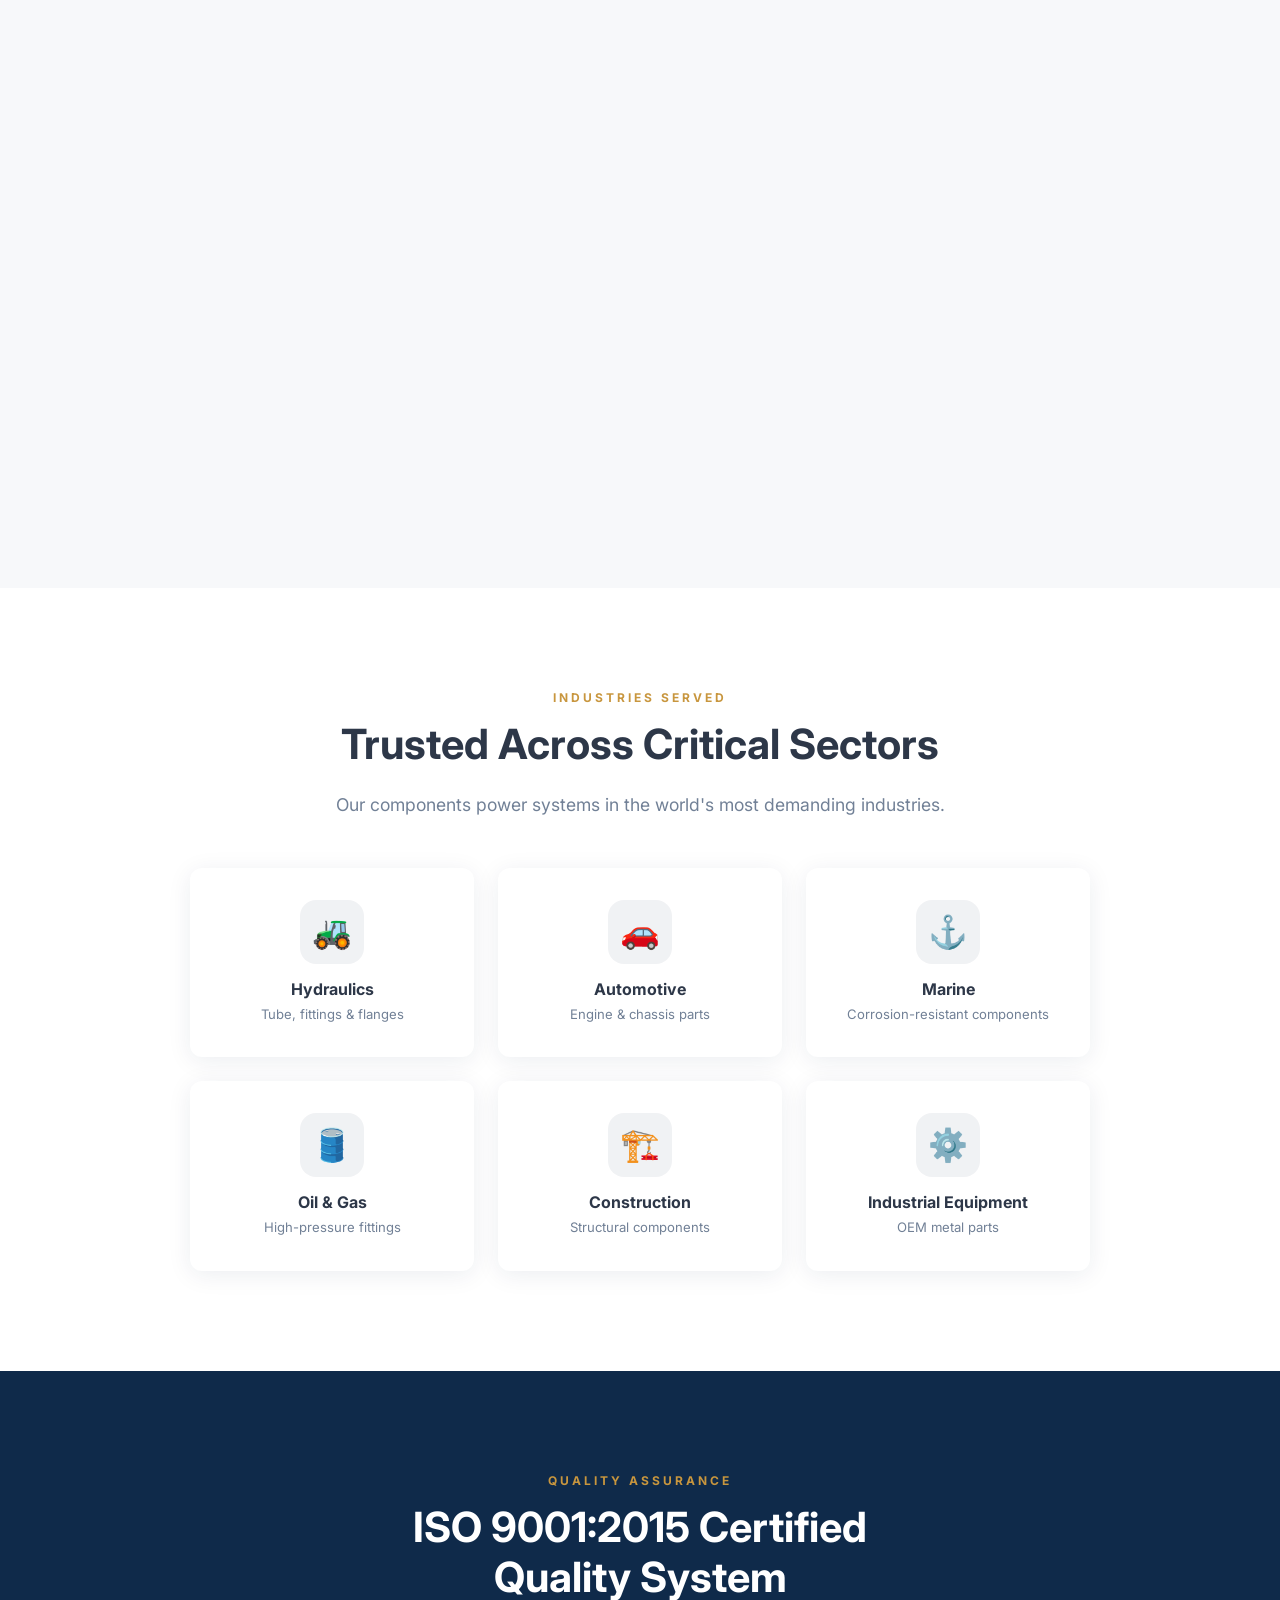
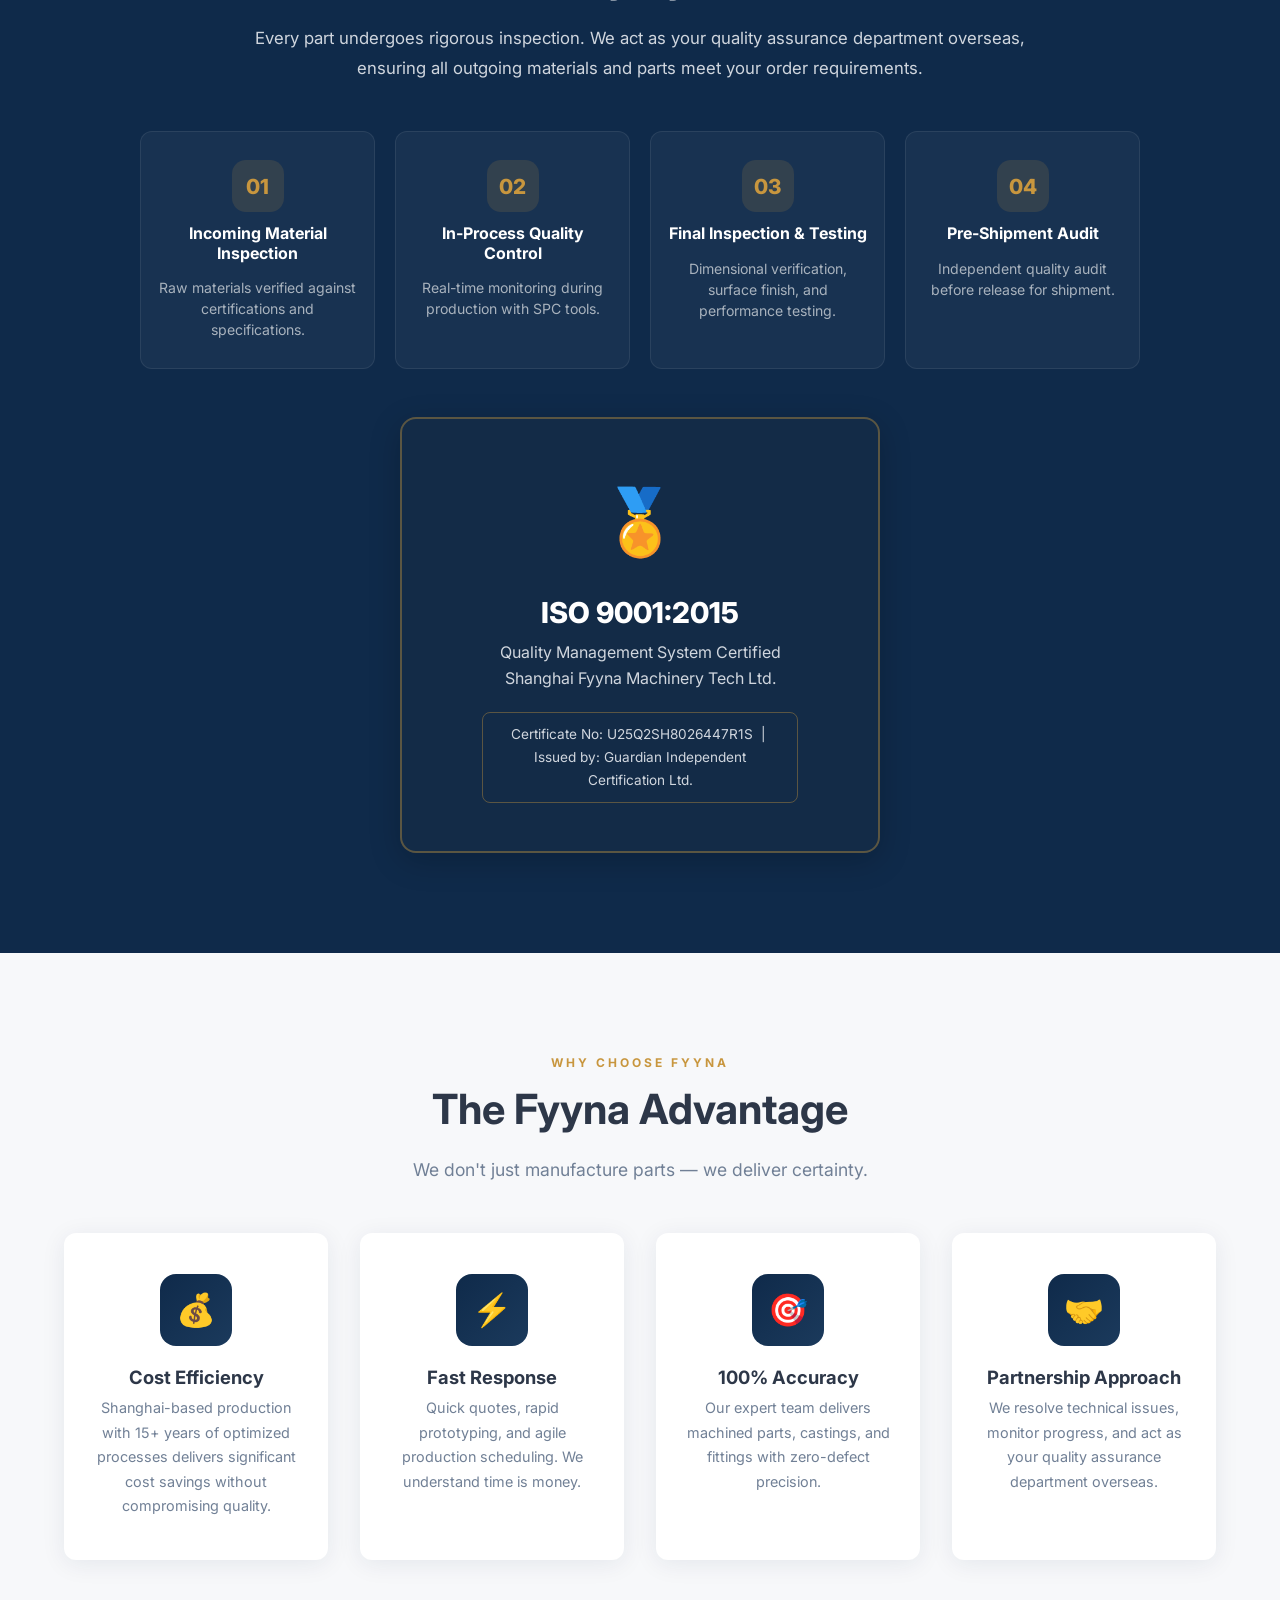
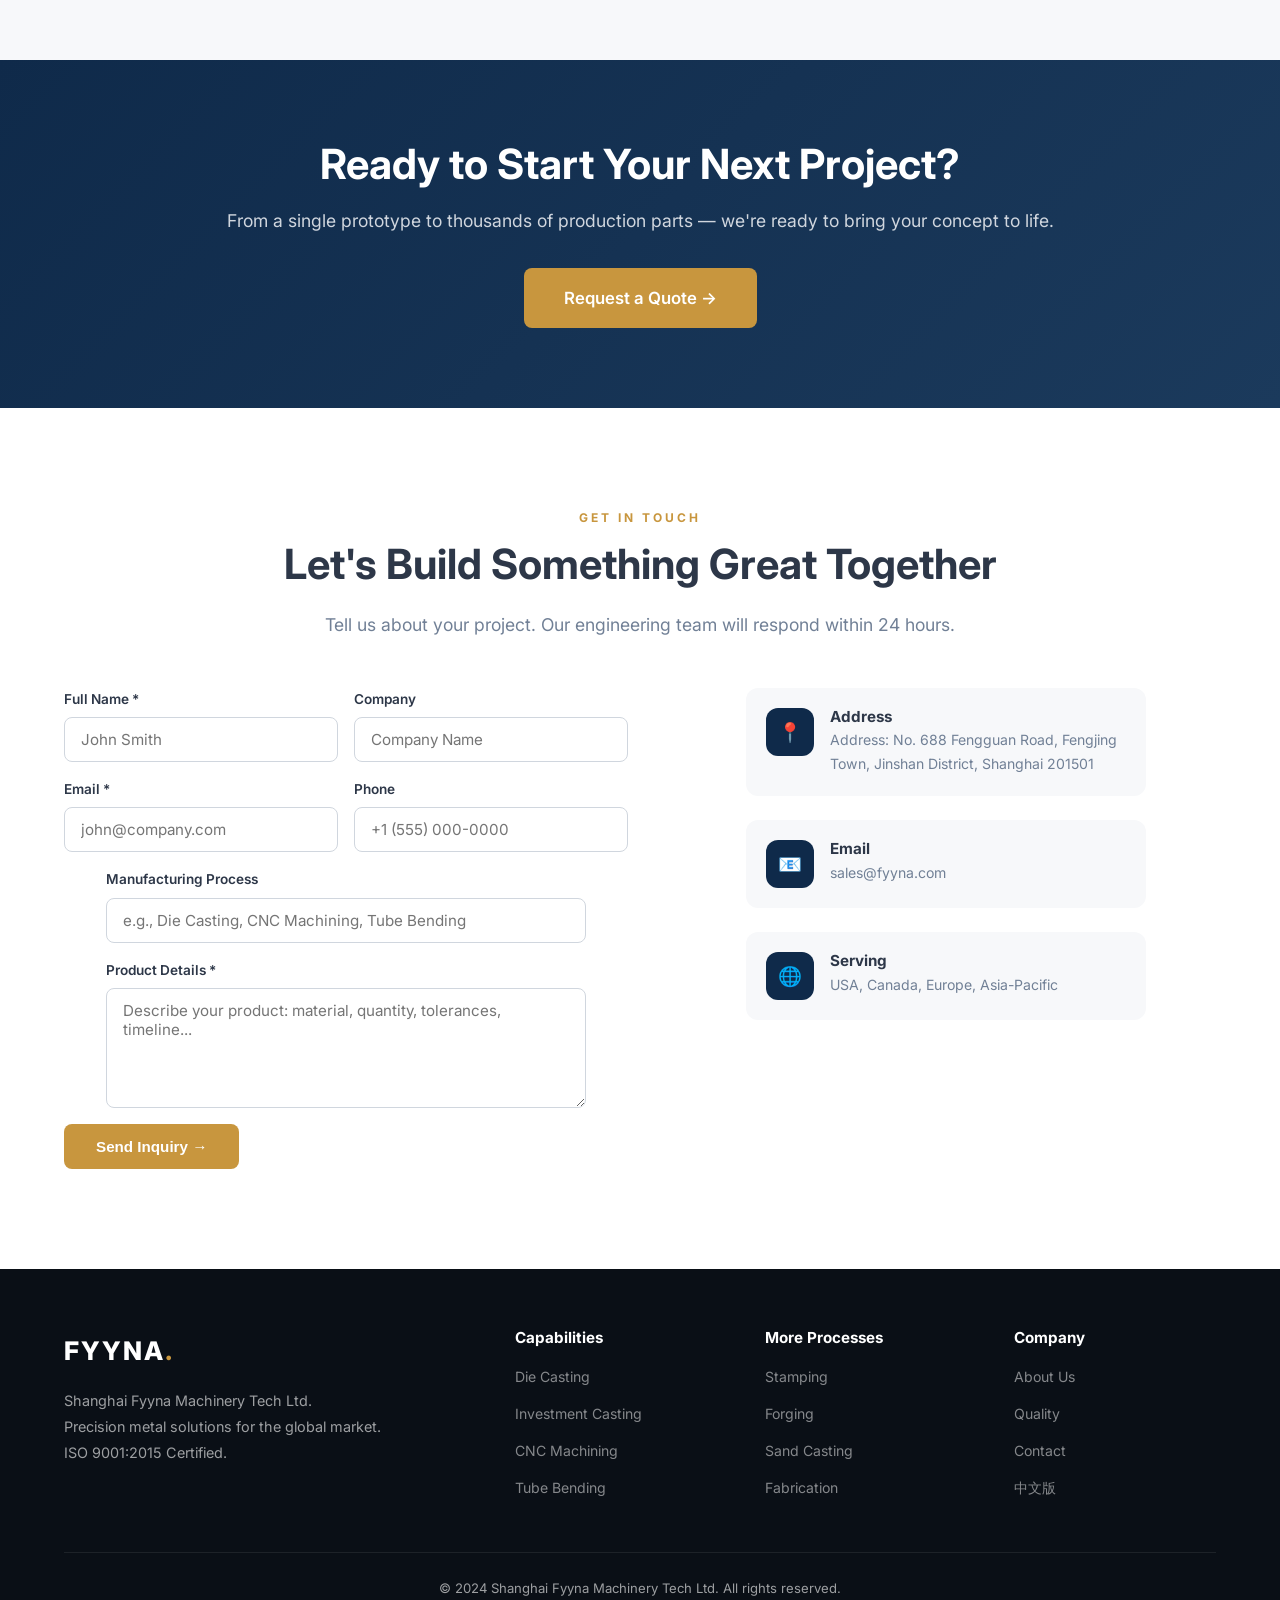
==== commit 3bcde32f: "fix: update contact address in both languages" ====
--- a/index.html
+++ b/index.html
@@ -448,8 +448,8 @@
         <div class="contact-item">
           <div class="contact-item-icon">📍</div>
           <div>
-            <h4>Headquarters</h4>
-            <p>Shanghai, China</p>
+            <h4>Address</h4>
+            <p>Address: No. 688 Fengguan Road, Fengjing Town, Jinshan District, Shanghai 201501</p>
           </div>
         </div>
         <div class="contact-item">
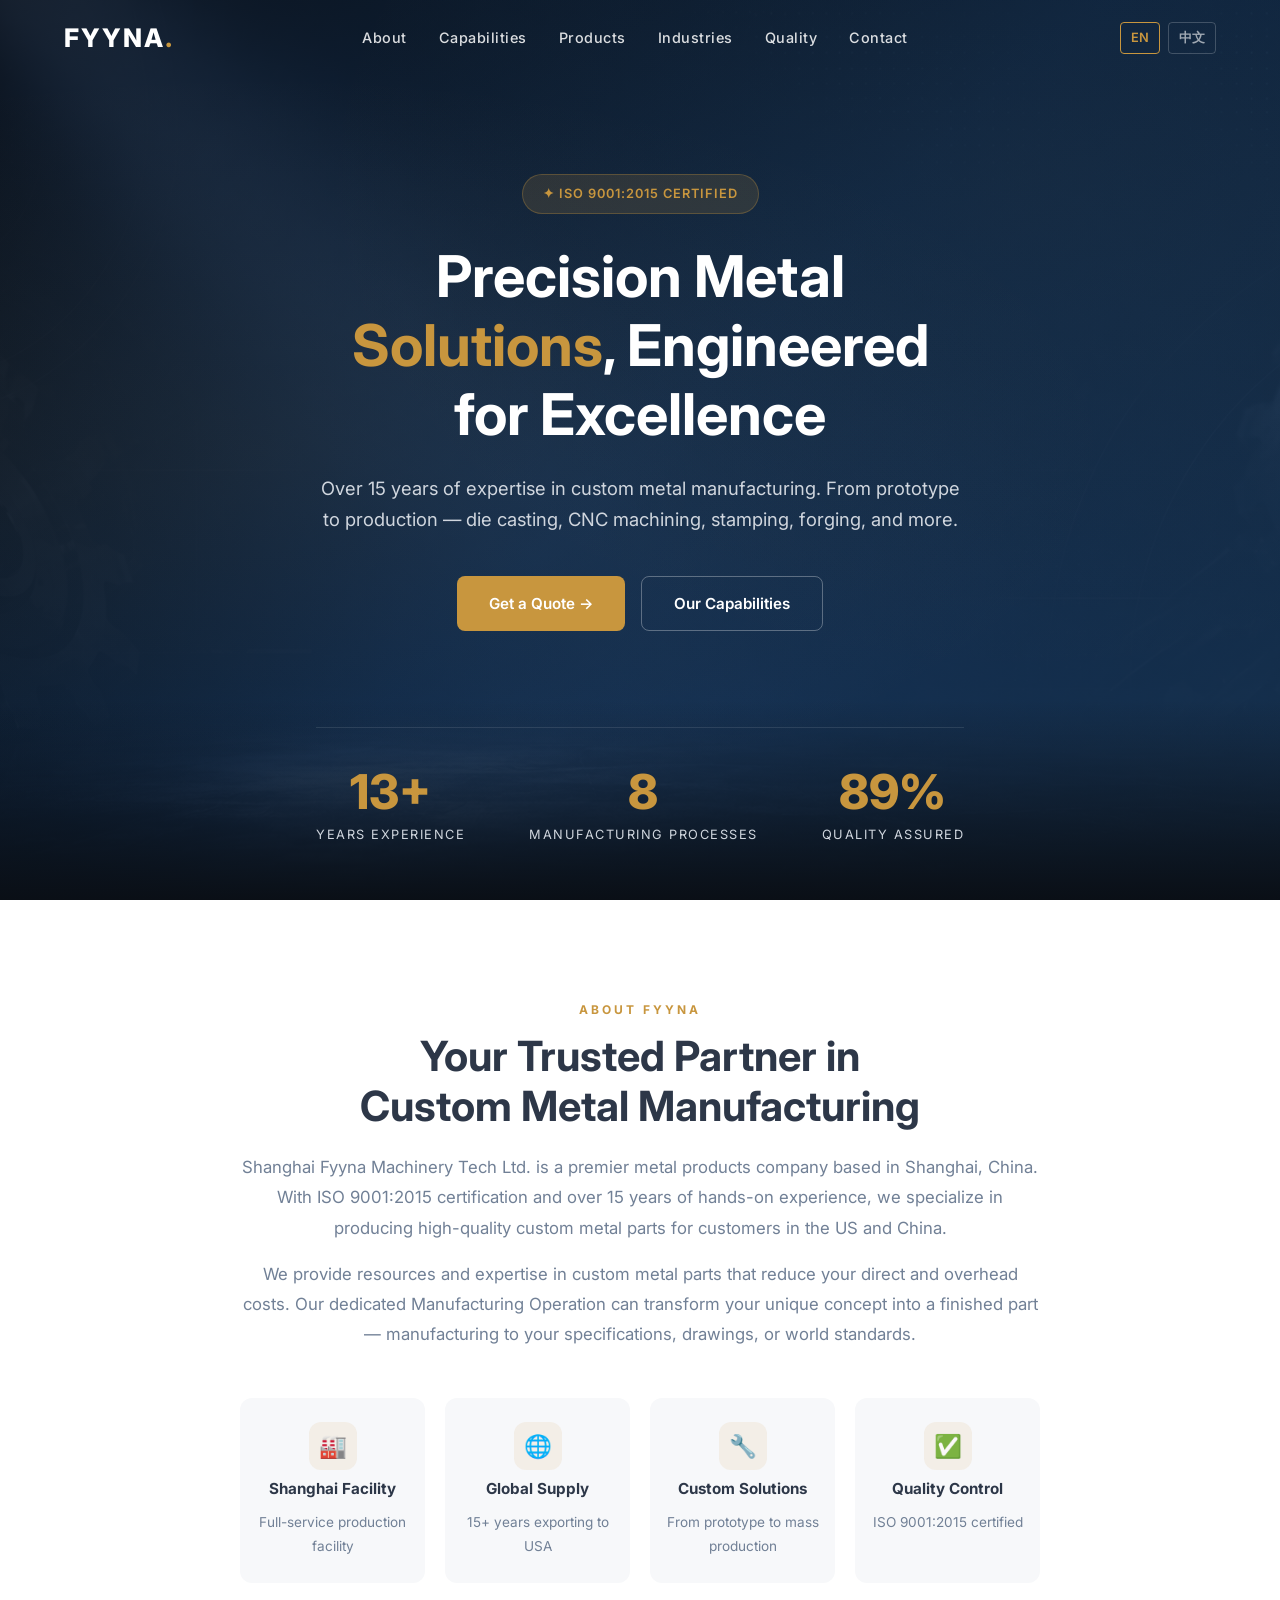
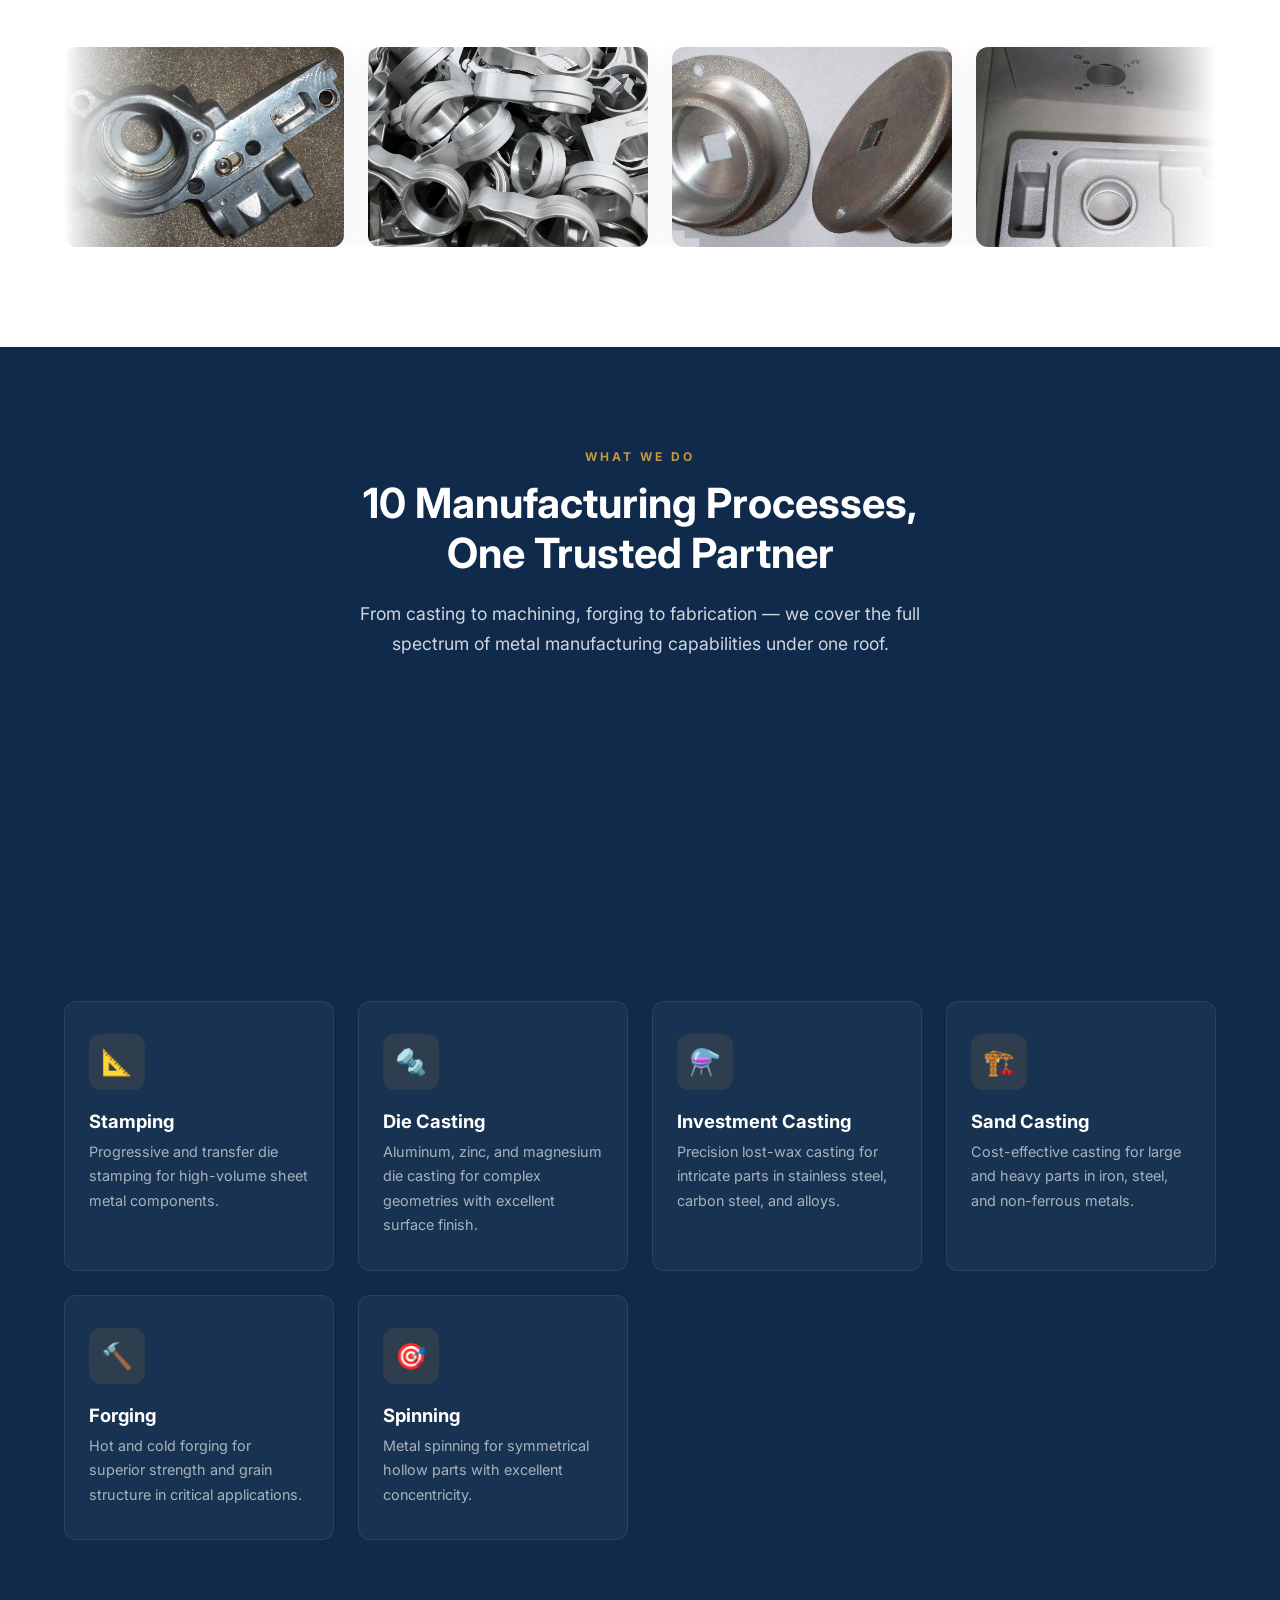
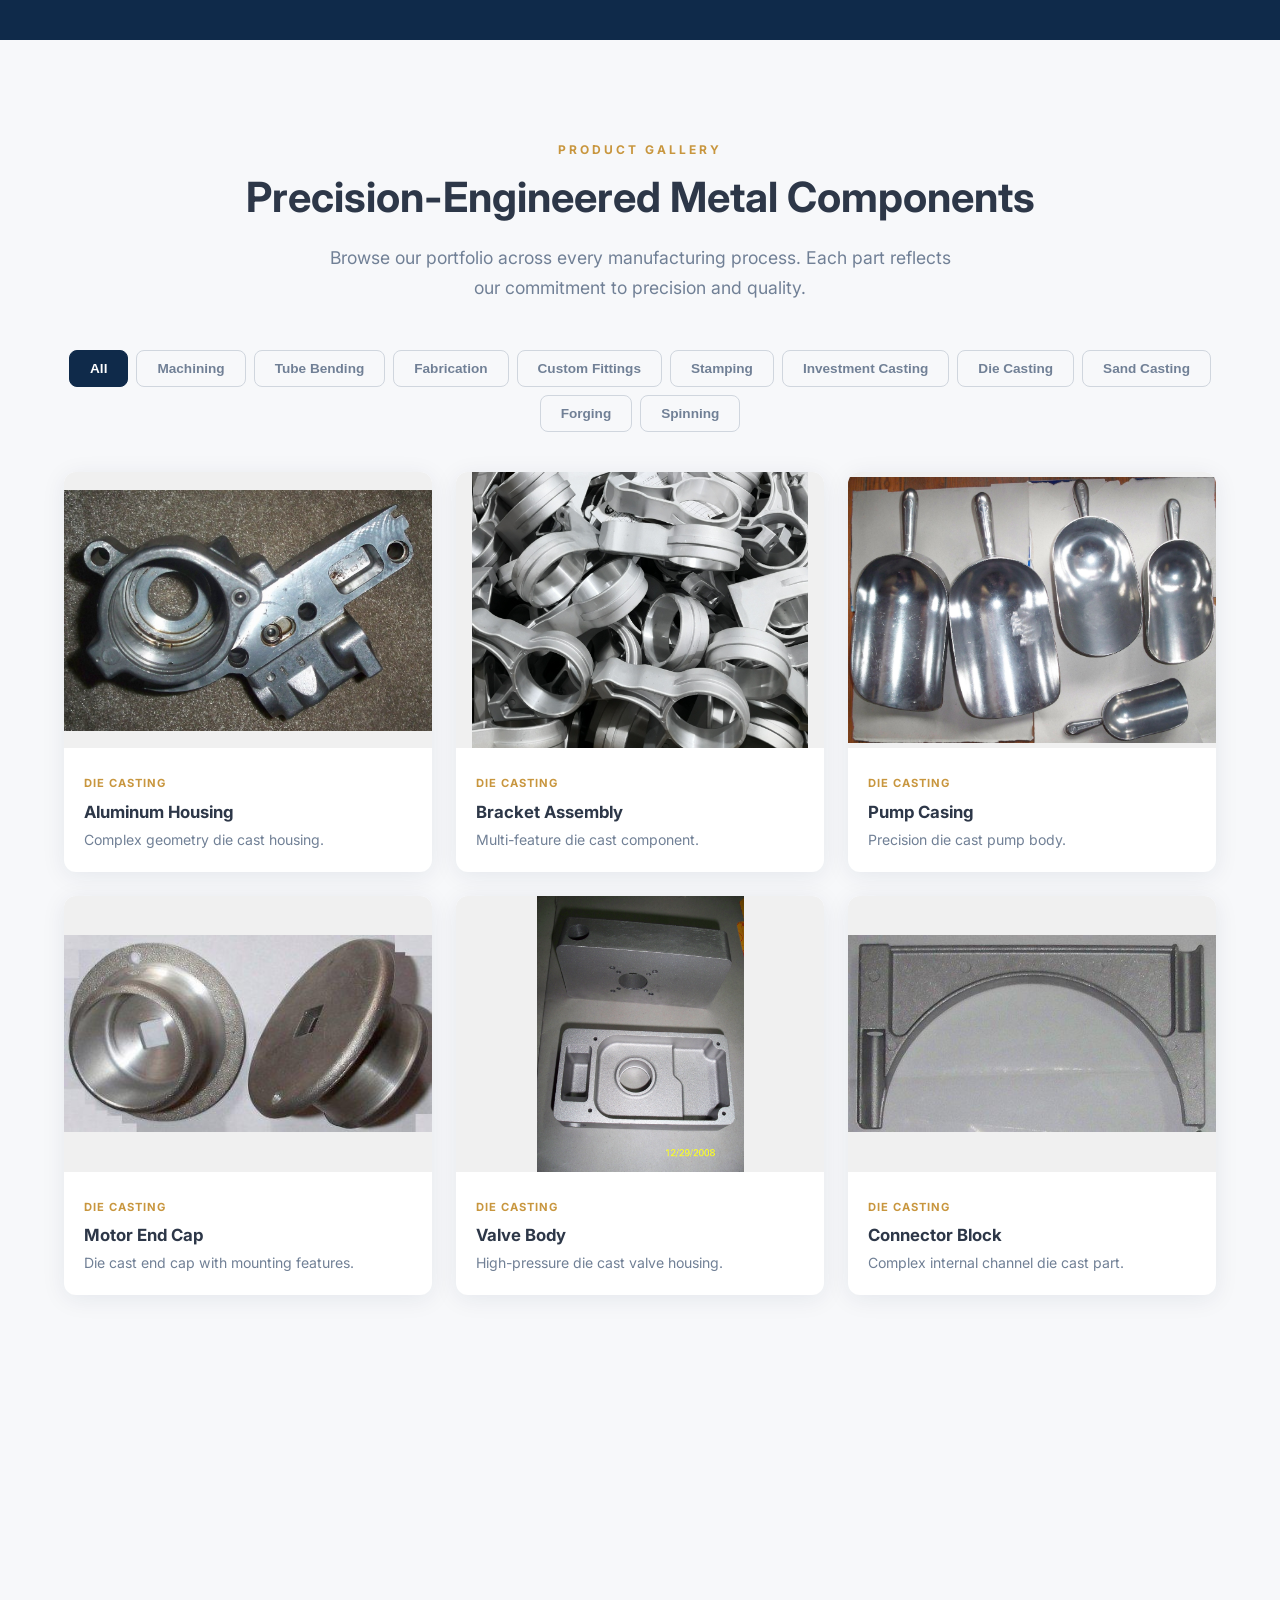
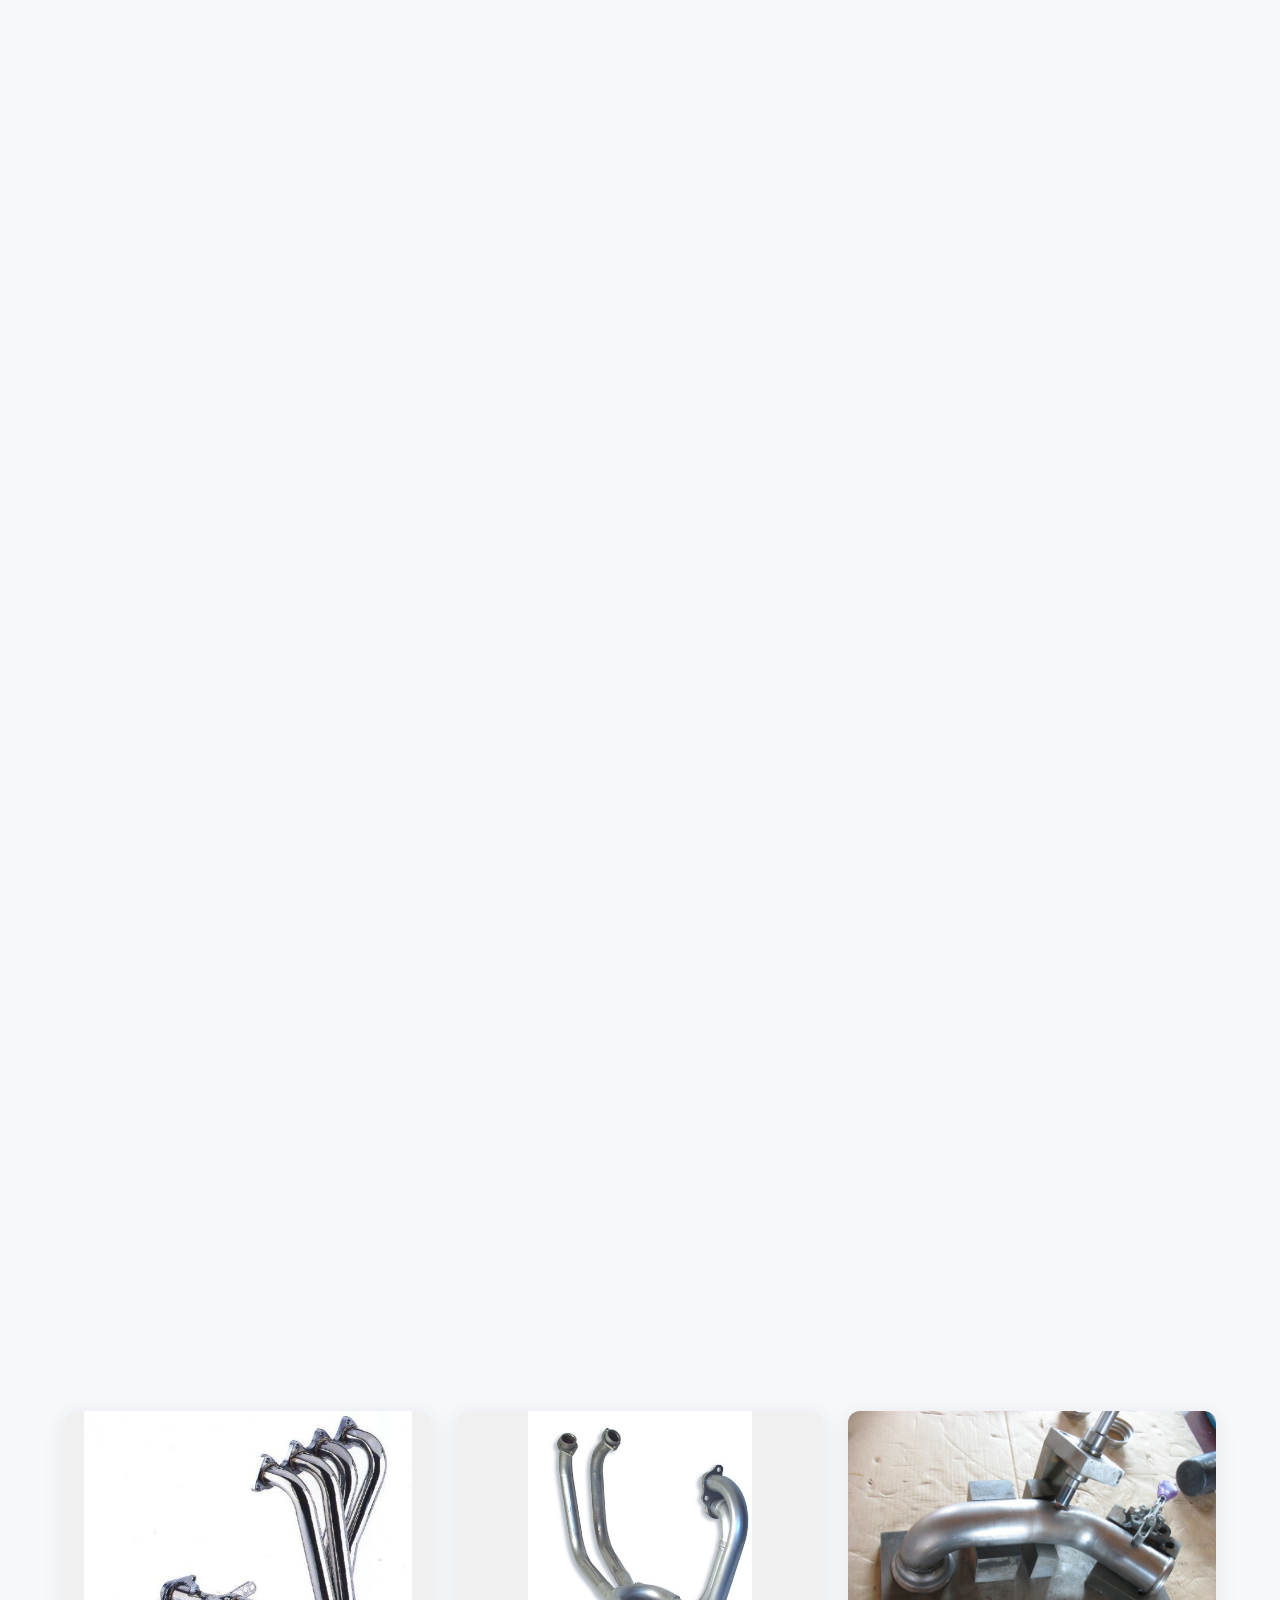
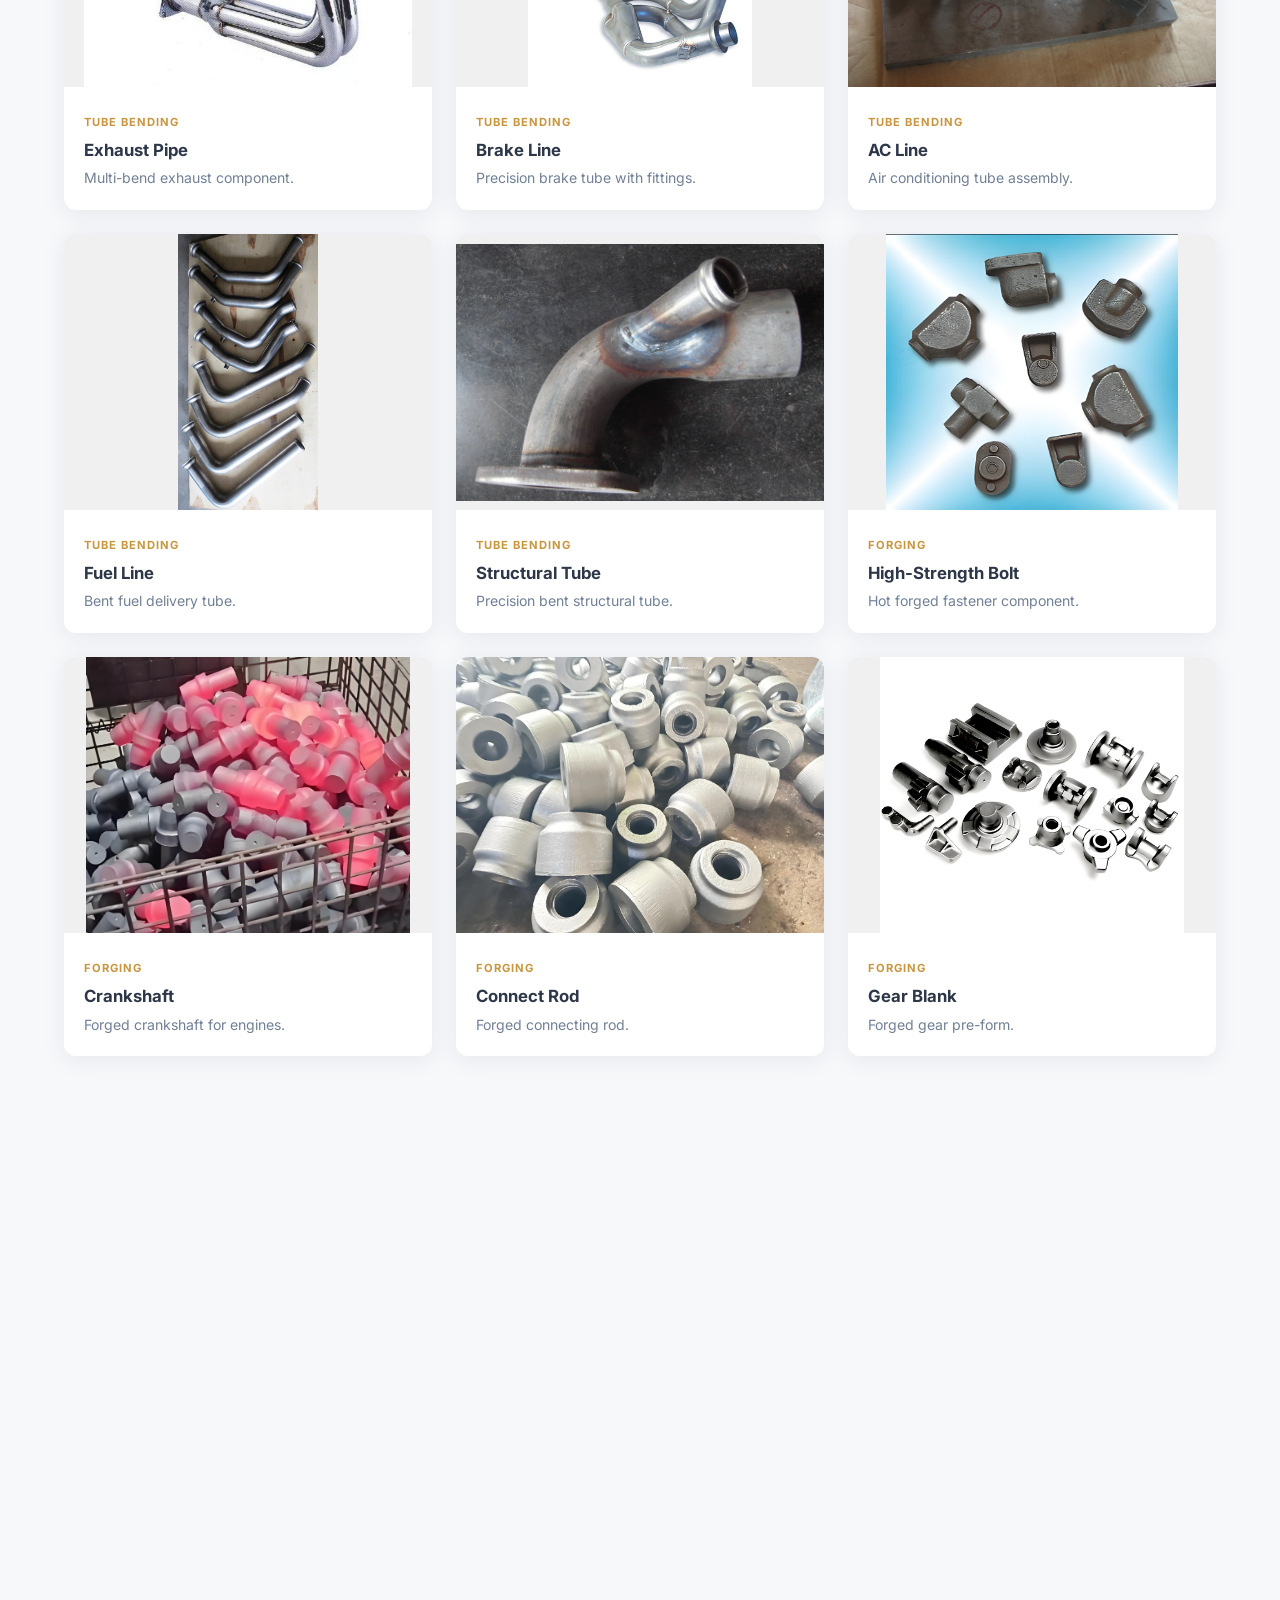
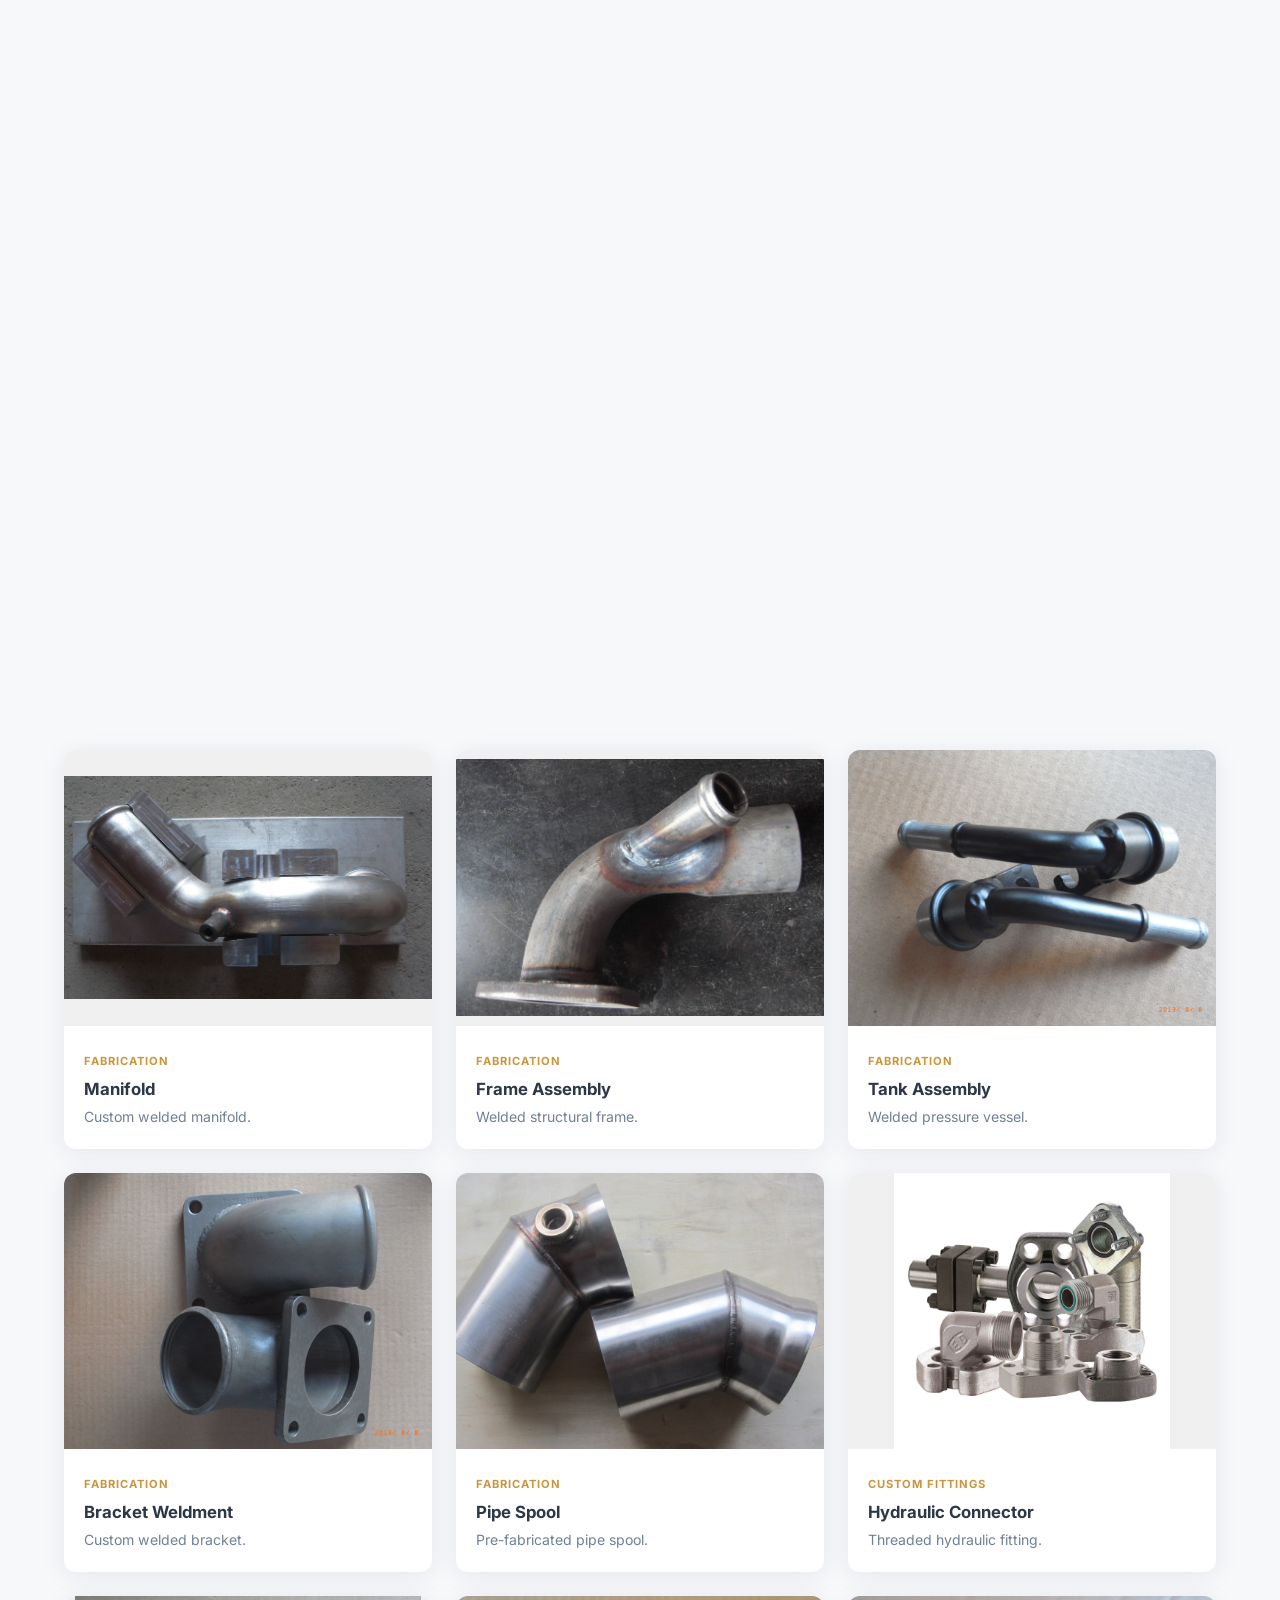
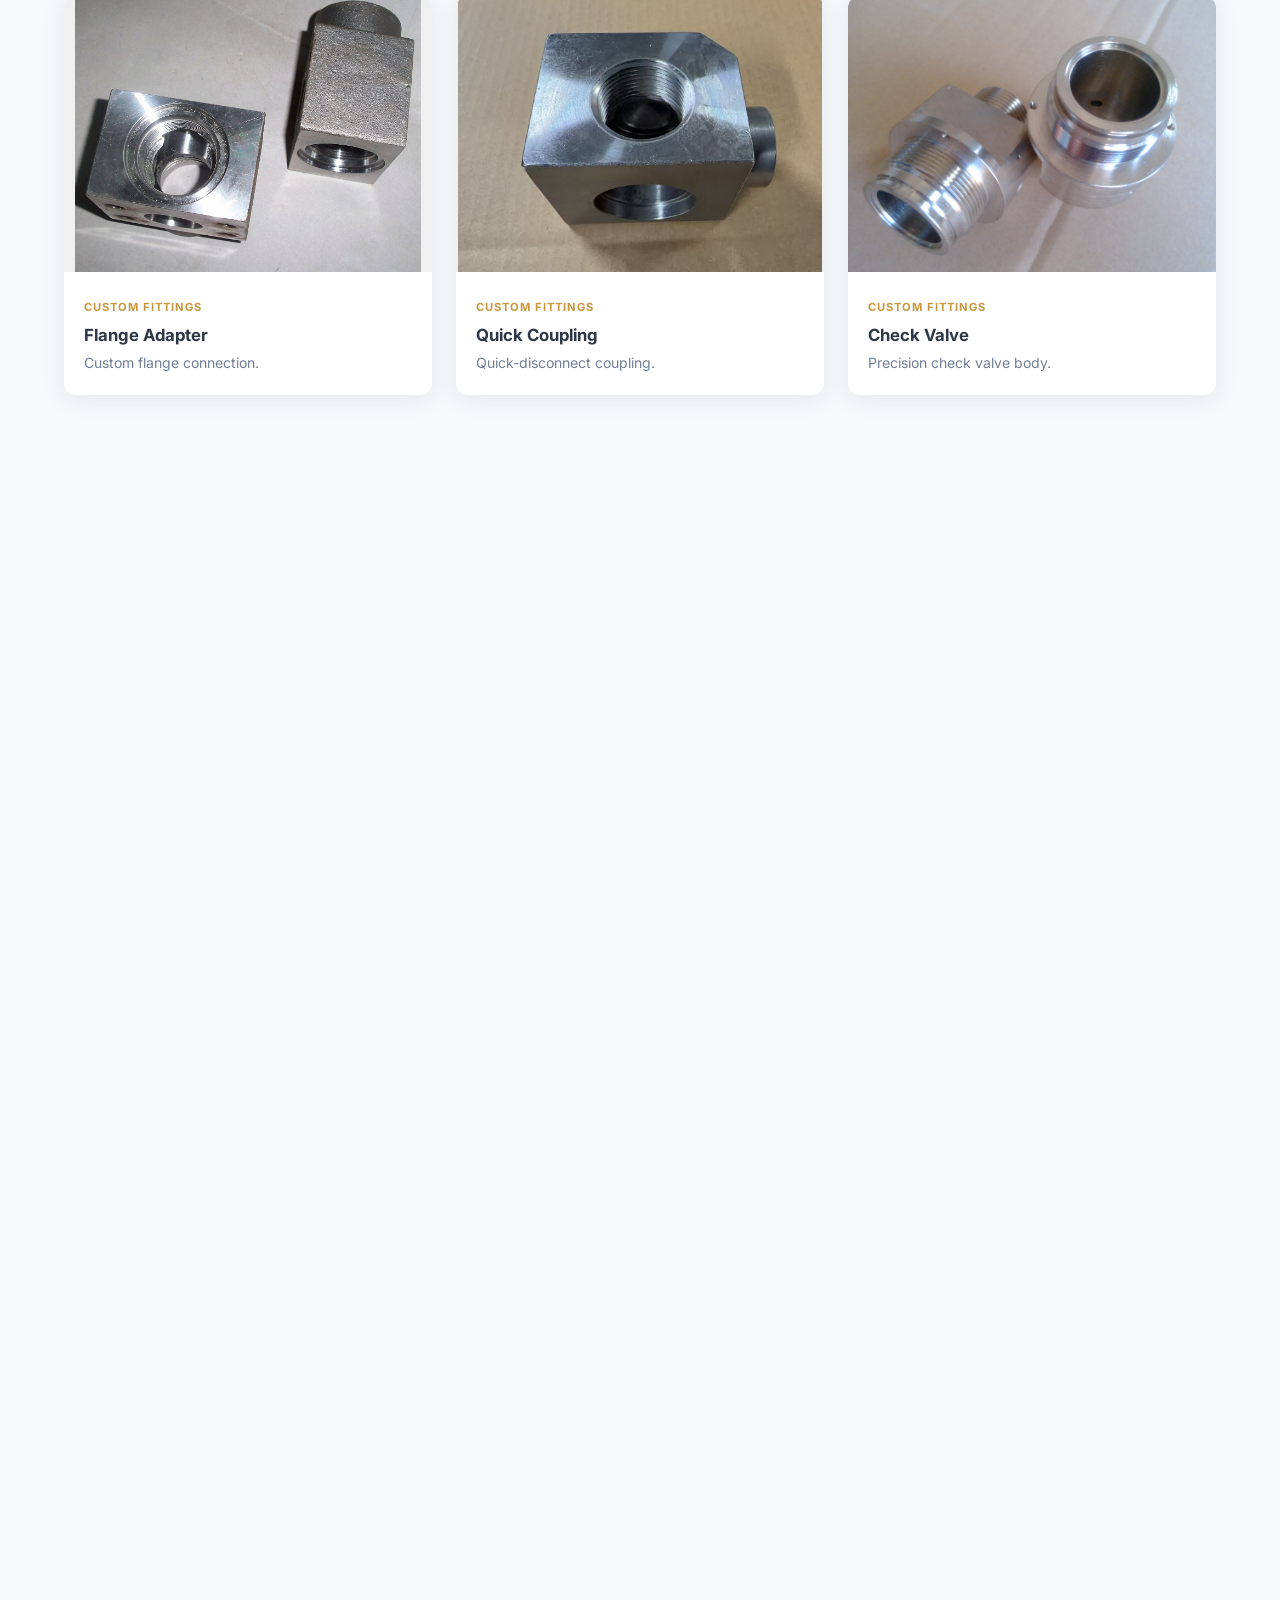
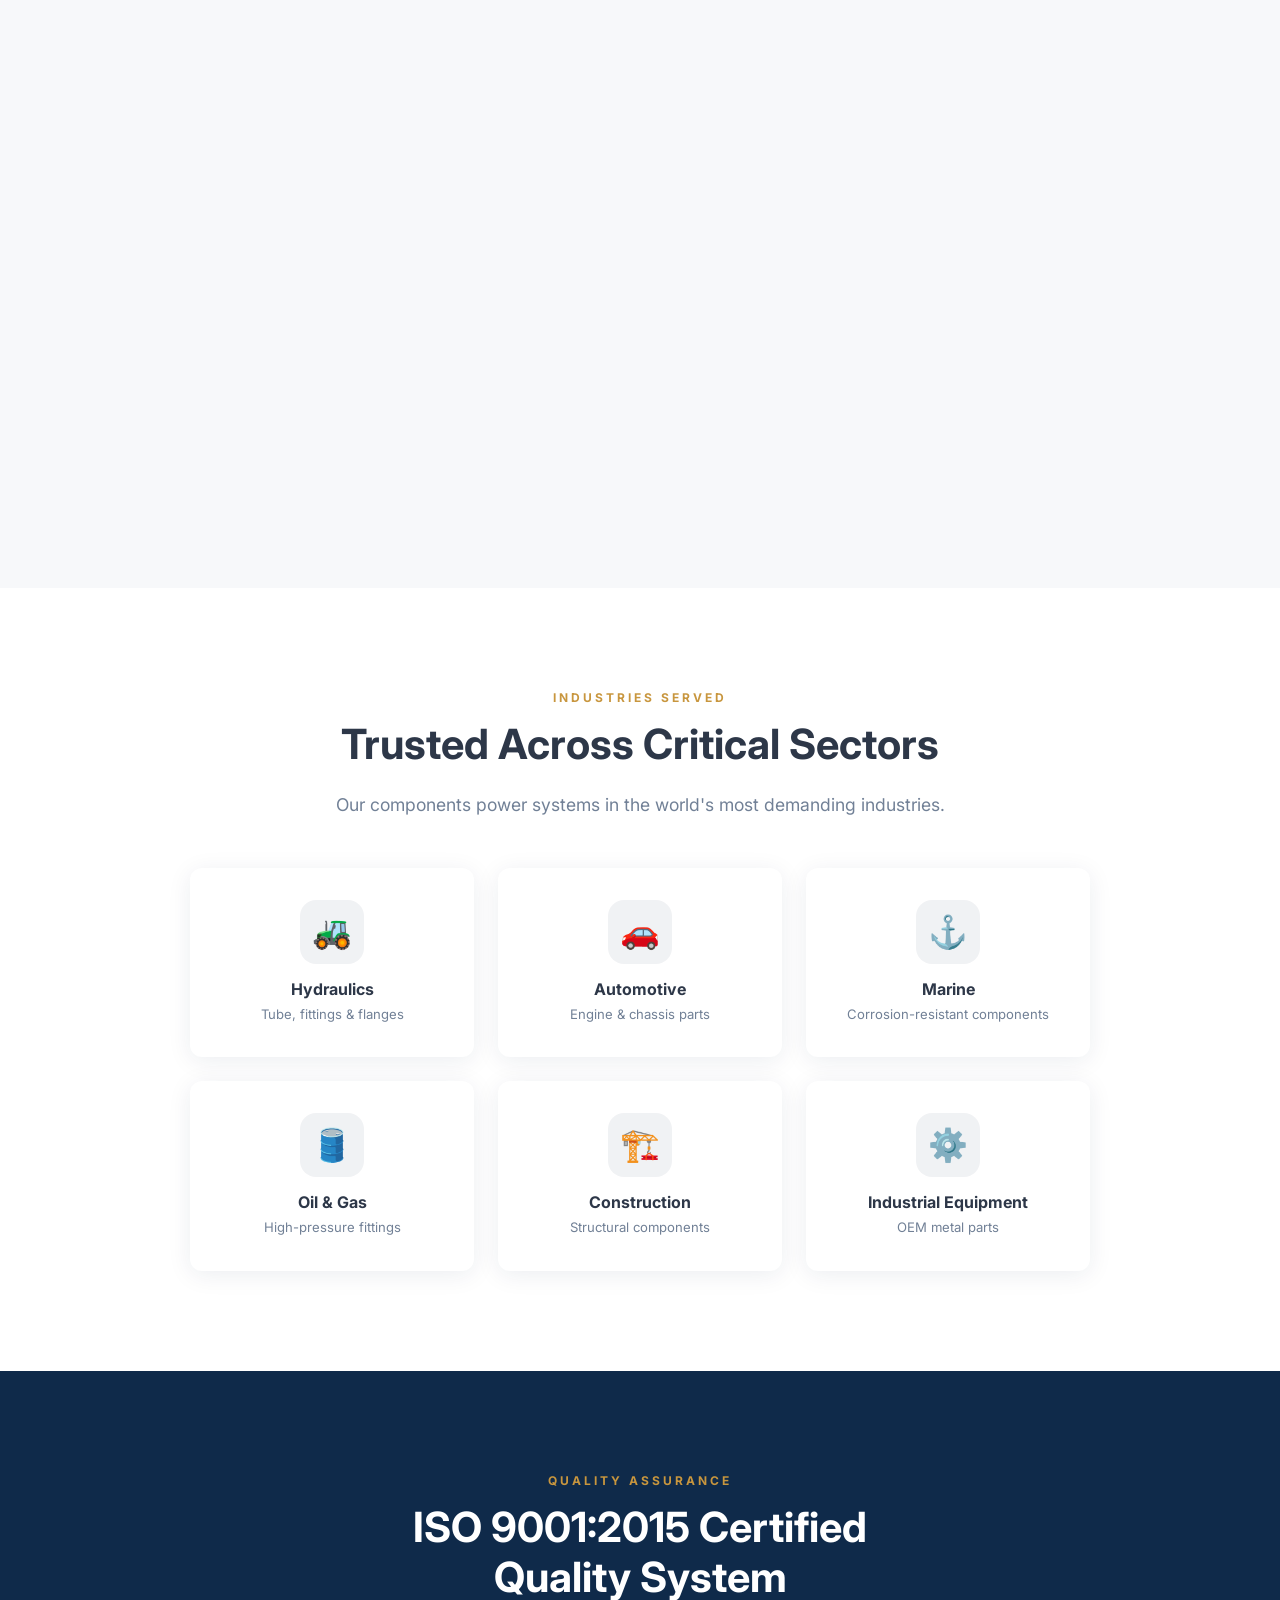
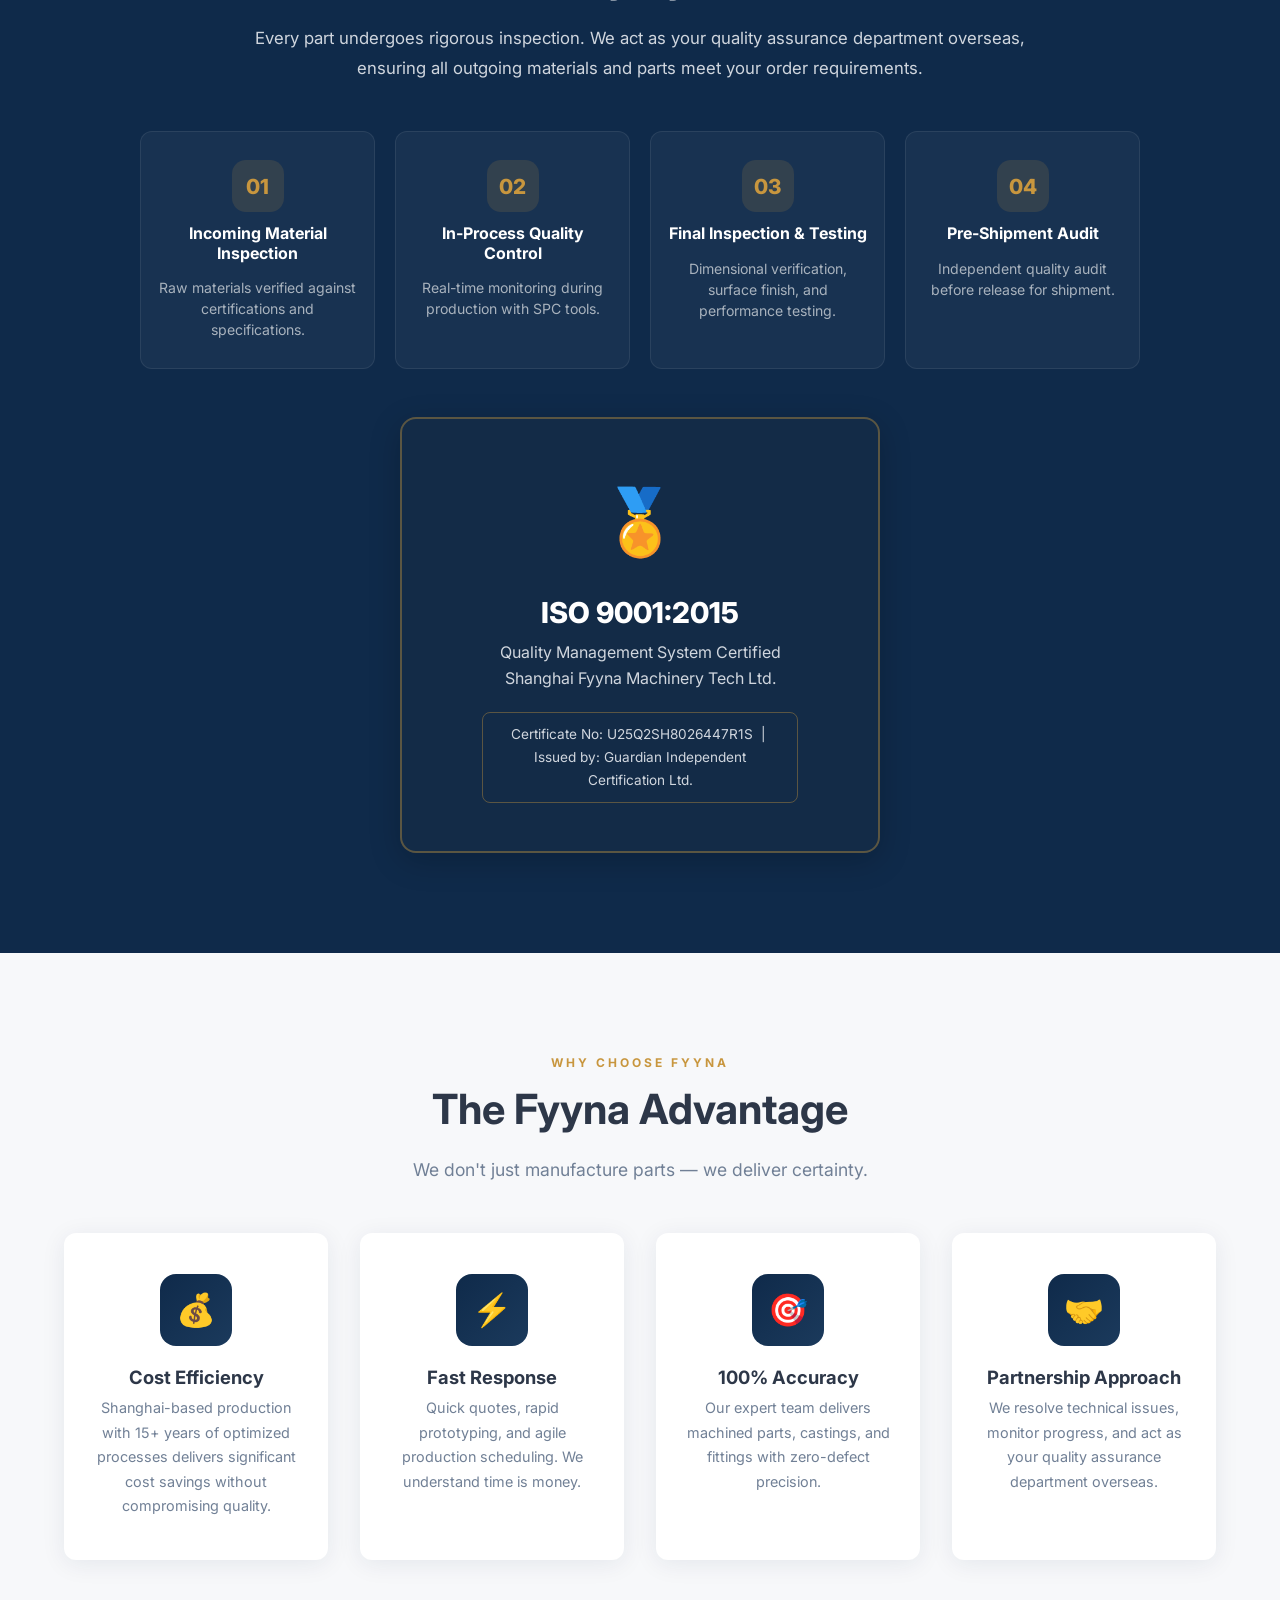
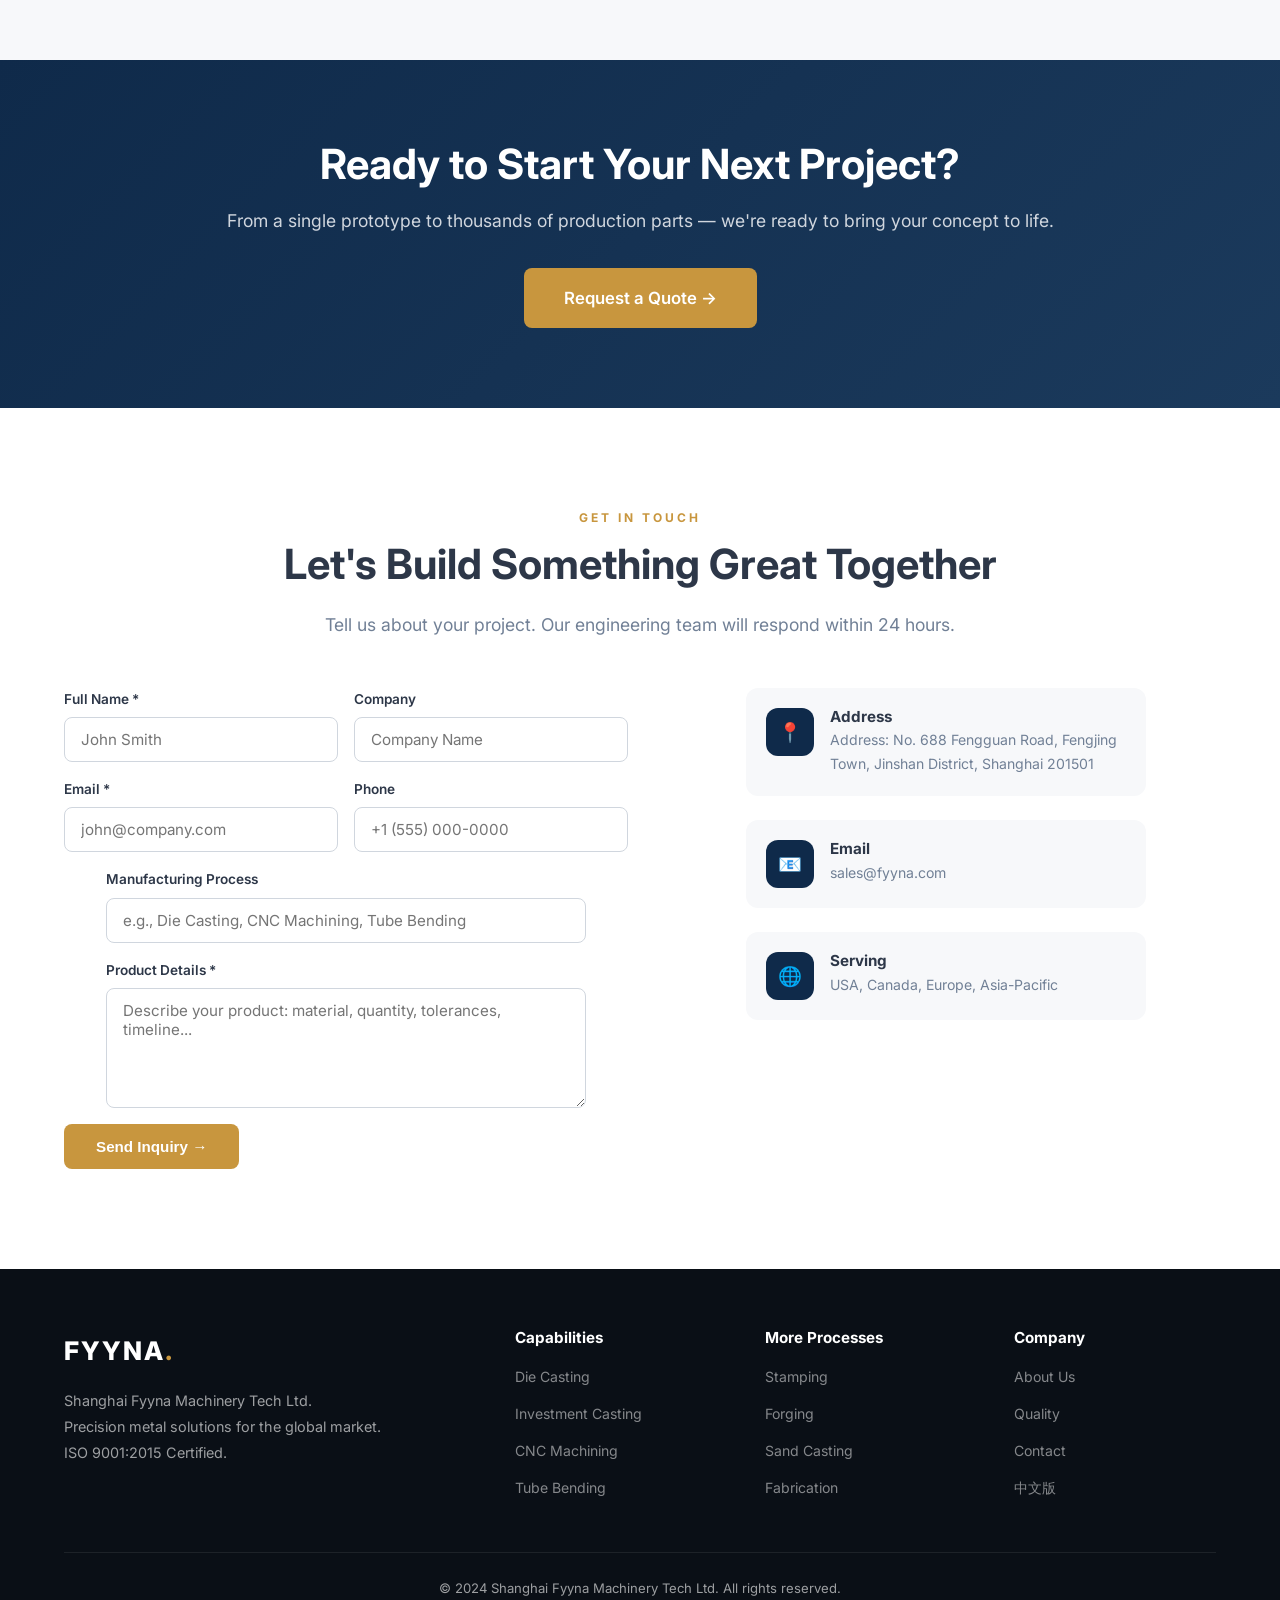
==== commit 30da2f07: "fix: add CNAME, SEO meta tags, robots.txt, sitemap.xml; remove conflicting workflow" ====
--- a/index.html
+++ b/index.html
@@ -3,11 +3,73 @@
 <head>
   <meta charset="UTF-8">
   <meta name="viewport" content="width=device-width, initial-scale=1.0">
+  <meta http-equiv="Cache-Control" content="no-cache, no-store, must-revalidate">
+  <meta http-equiv="Pragma" content="no-cache">
+  <meta http-equiv="Expires" content="0">
   <title>Fyyna — Precision Metal Solutions | Shanghai Fyyna Machinery Tech</title>
   <meta name="description" content="Shanghai Fyyna Machinery Tech — ISO 9001 certified manufacturer of custom metal parts. Die casting, investment casting, CNC machining, stamping, forging, tube bending. 15+ years exporting to USA.">
+  <meta name="keywords" content="Fyyna,custom metal parts,die casting,investment casting,CNC machining,stamping,forging,tube bending,ISO 9001,OEM components">
+  <meta name="author" content="Shanghai Fyyna Machinery Tech Ltd.">
+  <link rel="canonical" href="https://www.fyyna.com/">
+  <link rel="alternate" hreflang="en" href="https://www.fyyna.com/">
+  <link rel="alternate" hreflang="zh-CN" href="https://www.fyyna.com/zh.html">
   <link rel="preconnect" href="https://fonts.googleapis.com">
   <link href="https://fonts.googleapis.com/css2?family=Inter:wght@400;500;600;700;800&display=swap" rel="stylesheet">
   <link rel="stylesheet" href="css/style.css">
+  <!-- Open Graph -->
+  <meta property="og:type" content="website">
+  <meta property="og:url" content="https://www.fyyna.com/">
+  <meta property="og:title" content="Fyyna — Precision Metal Solutions">
+  <meta property="og:description" content="ISO 9001 certified manufacturer of custom metal parts. Die casting, CNC machining, stamping, forging, tube bending. 15+ years exporting to USA.">
+  <meta property="og:image" content="https://www.fyyna.com/images/carousel/slide-1.jpg">
+  <meta property="og:locale" content="en_US">
+  <!-- Twitter Cards -->
+  <meta name="twitter:card" content="summary_large_image">
+  <meta name="twitter:title" content="Fyyna — Precision Metal Solutions">
+  <meta name="twitter:description" content="ISO 9001 certified manufacturer. 15+ years exporting to USA.">
+  <meta name="twitter:image" content="https://www.fyyna.com/images/carousel/slide-1.jpg">
+  <!-- JSON-LD Structured Data -->
+  <script type="application/ld+json">
+  {
+    "@context": "https://schema.org",
+    "@type": "Organization",
+    "name": "Shanghai Fyyna Machinery Tech Ltd.",
+    "alternateName": "Fyyna",
+    "url": "https://www.fyyna.com",
+    "logo": "https://www.fyyna.com/images/carousel/slide-1.jpg",
+    "description": "ISO 9001 certified manufacturer of custom metal parts, offering die casting, investment casting, CNC machining, stamping, forging, tube bending and more.",
+    "address": {
+      "@type": "PostalAddress",
+      "streetAddress": "No. 688 Fengguan Road, Fengjing Town",
+      "addressLocality": "Shanghai",
+      "addressRegion": "Jinshan District",
+      "postalCode": "201501",
+      "addressCountry": "CN"
+    },
+    "contactPoint": {
+      "@type": "ContactPoint",
+      "contactType": "sales",
+      "email": "sales@fyyna.com",
+      "areaServed": ["US", "CA", "EU", "APAC"]
+    },
+    "hasOfferCatalog": {
+      "@type": "OfferCatalog",
+      "name": "Metal Manufacturing Processes",
+      "itemListElement": [
+        {"@type": "Offer", "itemOffered": {"@type": "Service", "name": "CNC Machining"}},
+        {"@type": "Offer", "itemOffered": {"@type": "Service", "name": "Tube Bending"}},
+        {"@type": "Offer", "itemOffered": {"@type": "Service", "name": "Fabrication"}},
+        {"@type": "Offer", "itemOffered": {"@type": "Service", "name": "Custom Fittings"}},
+        {"@type": "Offer", "itemOffered": {"@type": "Service", "name": "Stamping"}},
+        {"@type": "Offer", "itemOffered": {"@type": "Service", "name": "Investment Casting"}},
+        {"@type": "Offer", "itemOffered": {"@type": "Service", "name": "Die Casting"}},
+        {"@type": "Offer", "itemOffered": {"@type": "Service", "name": "Sand Casting"}},
+        {"@type": "Offer", "itemOffered": {"@type": "Service", "name": "Forging"}},
+        {"@type": "Offer", "itemOffered": {"@type": "Service", "name": "Spinning"}}
+      ]
+    }
+  }
+  </script>
 </head>
 <body>
 
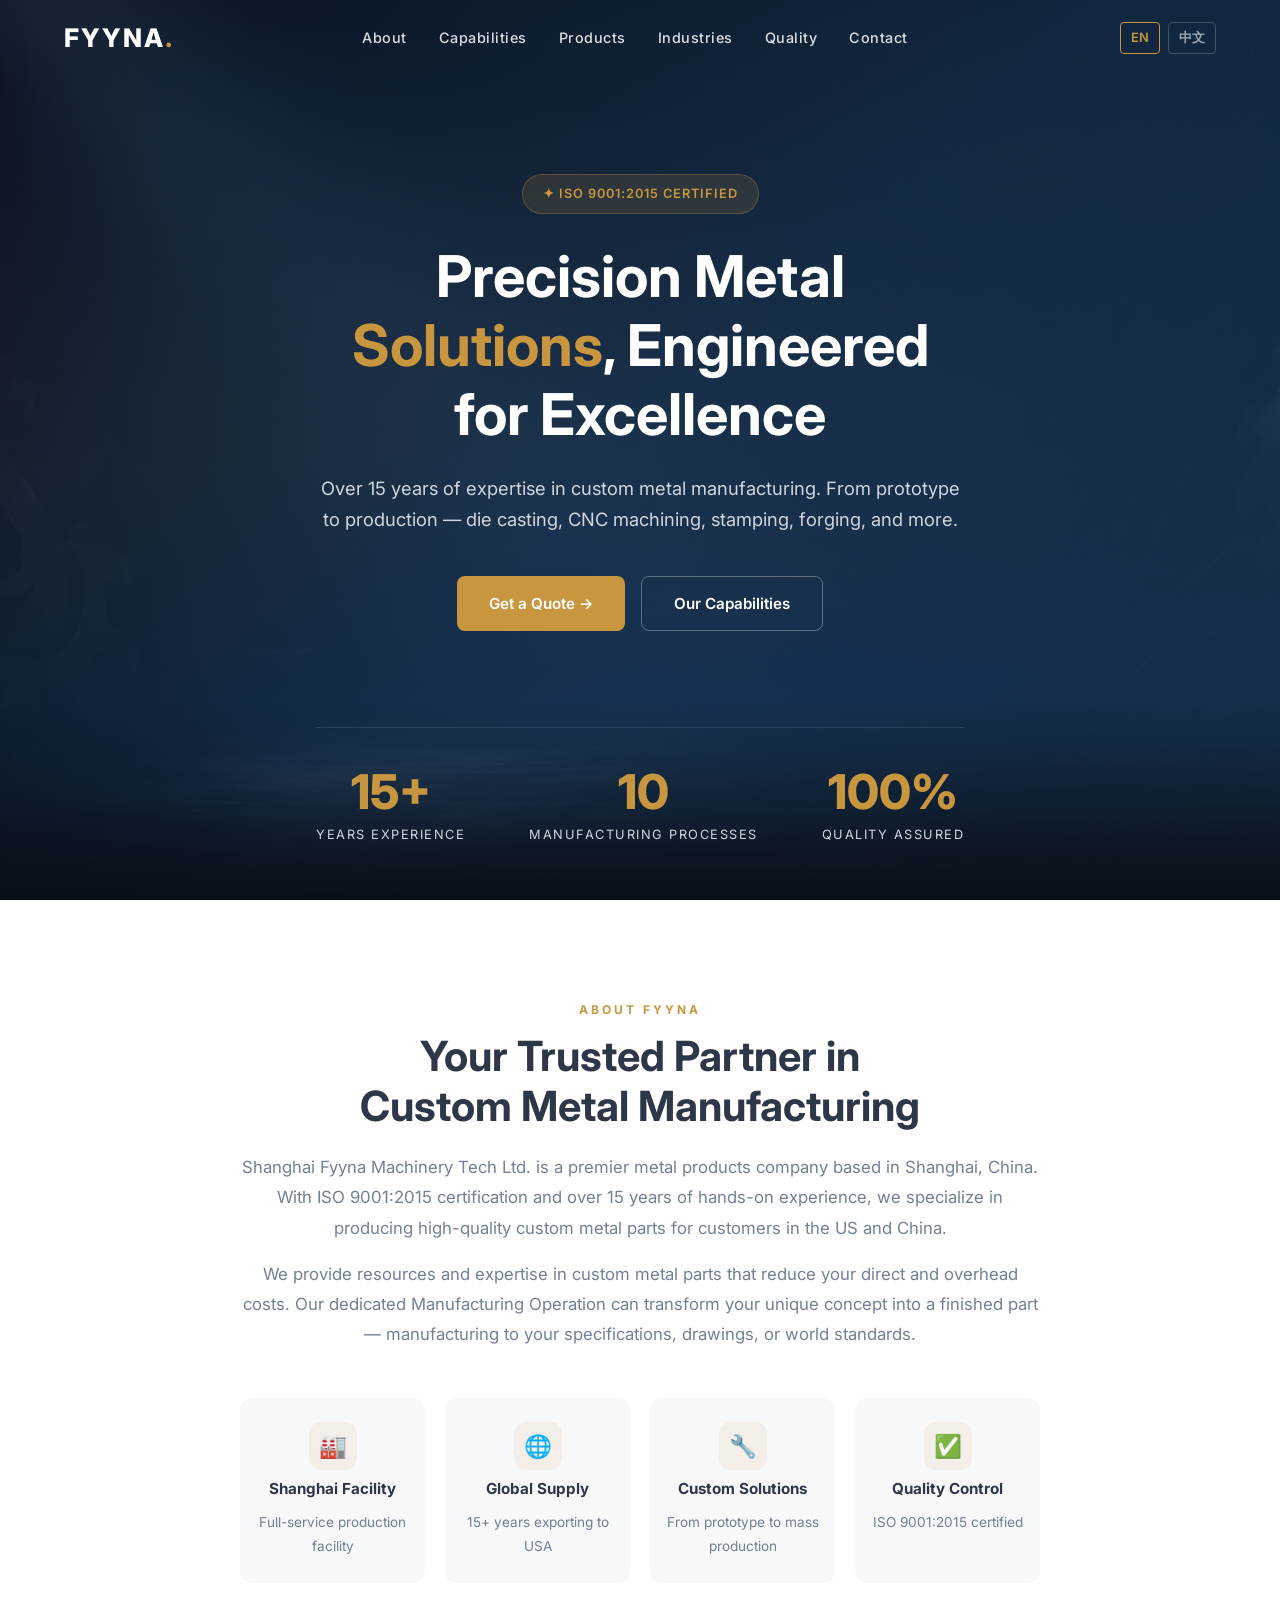
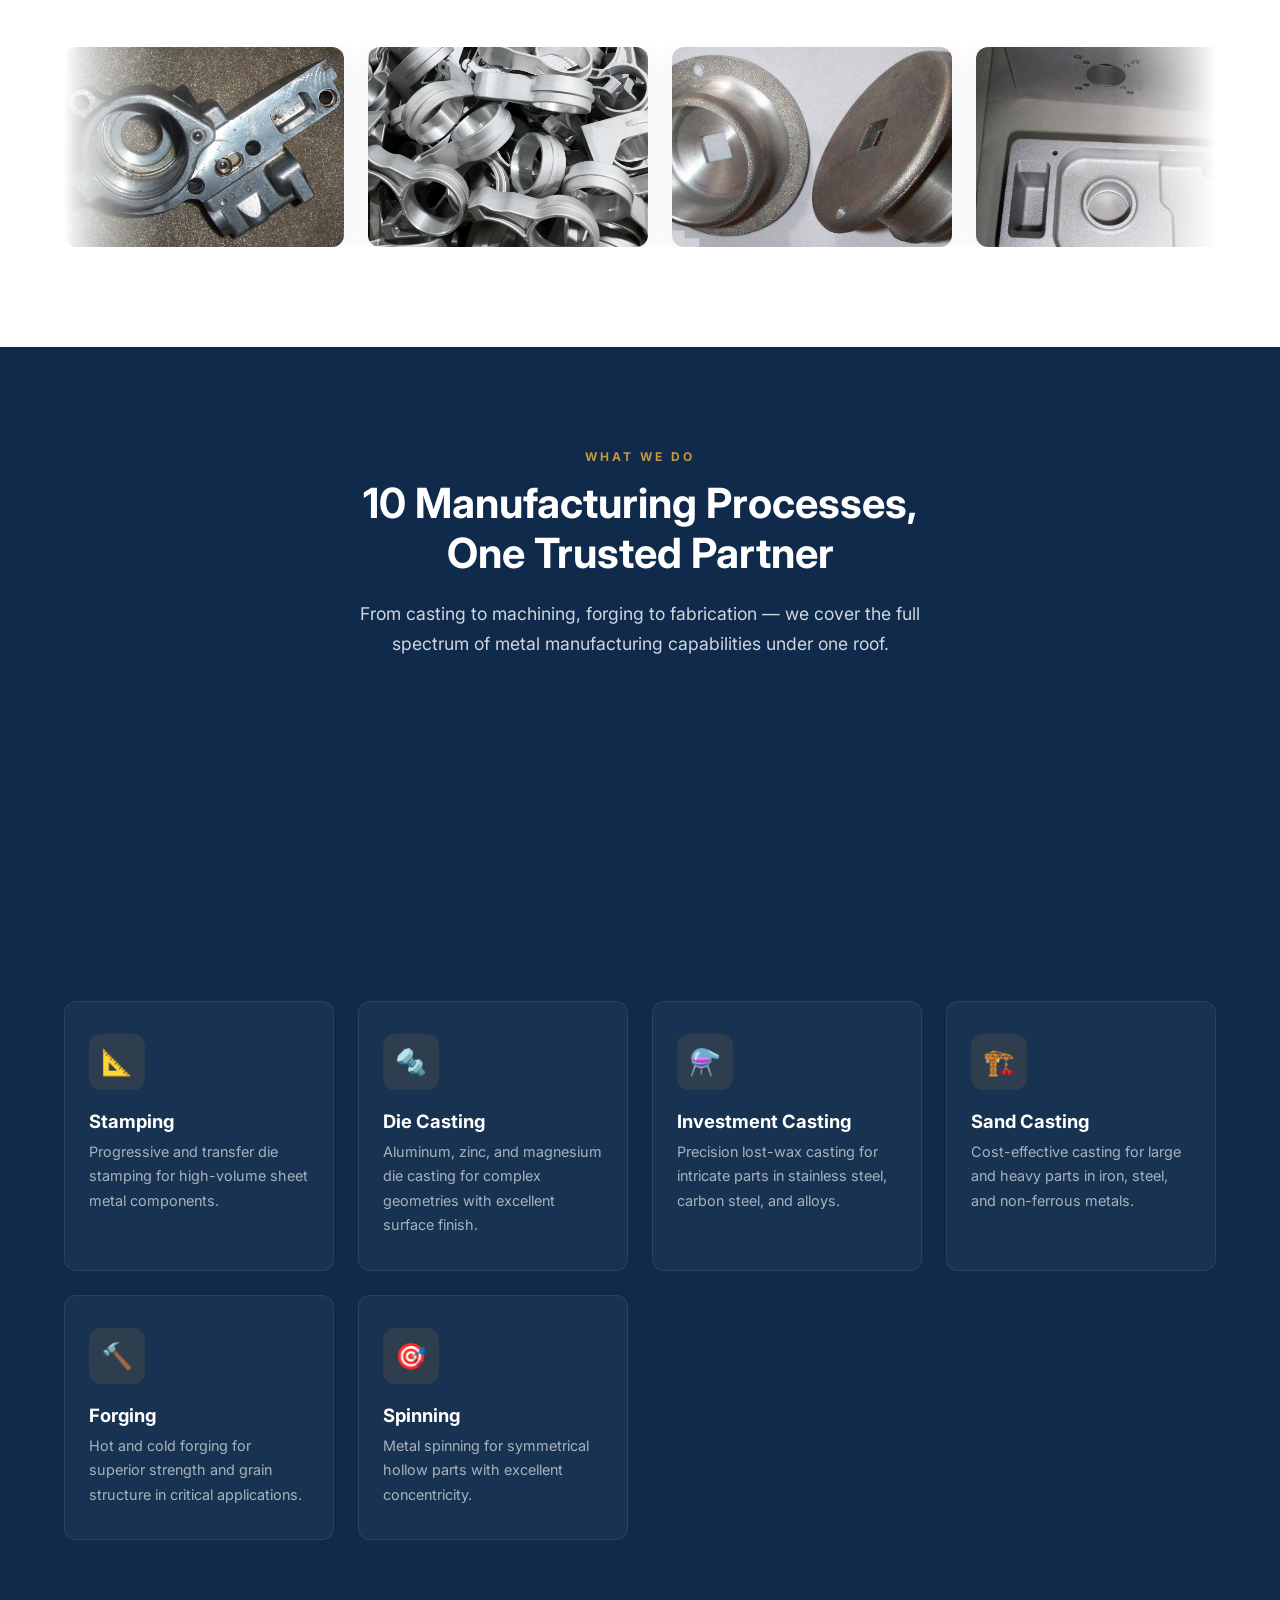
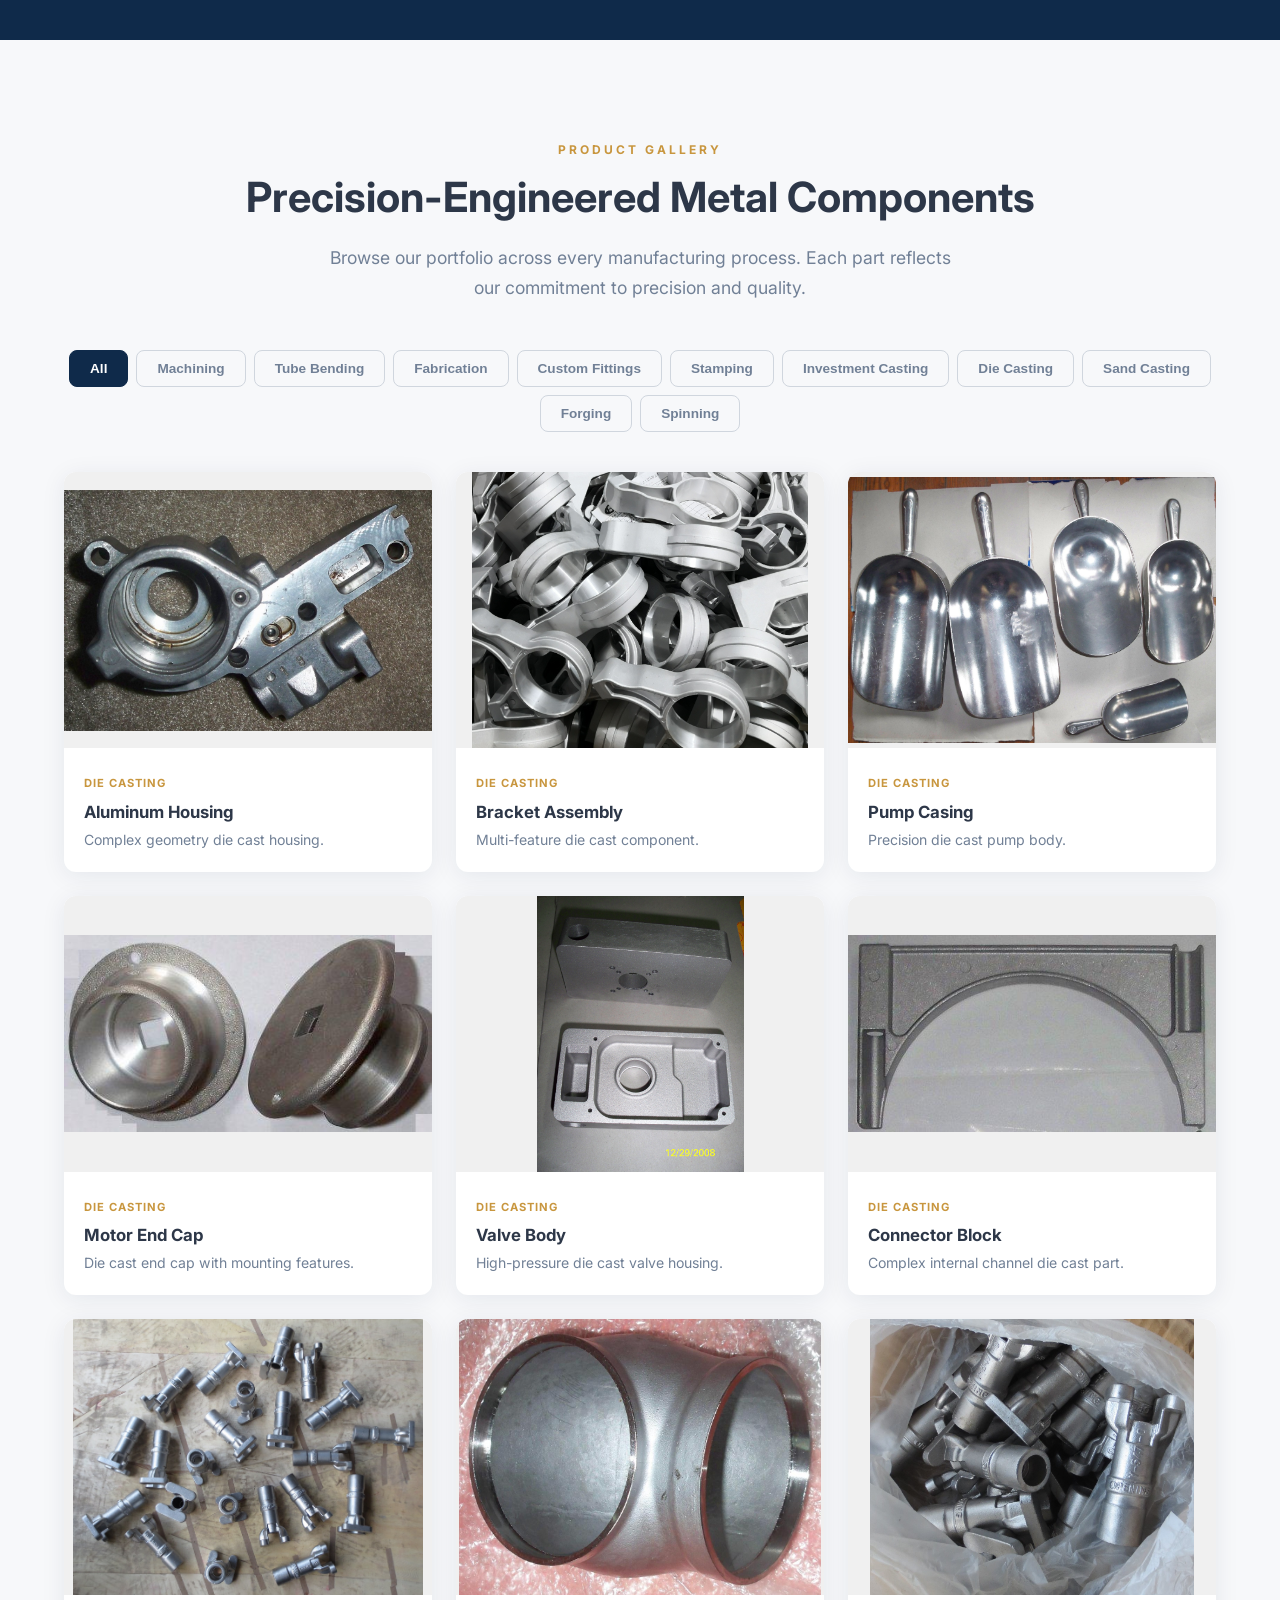
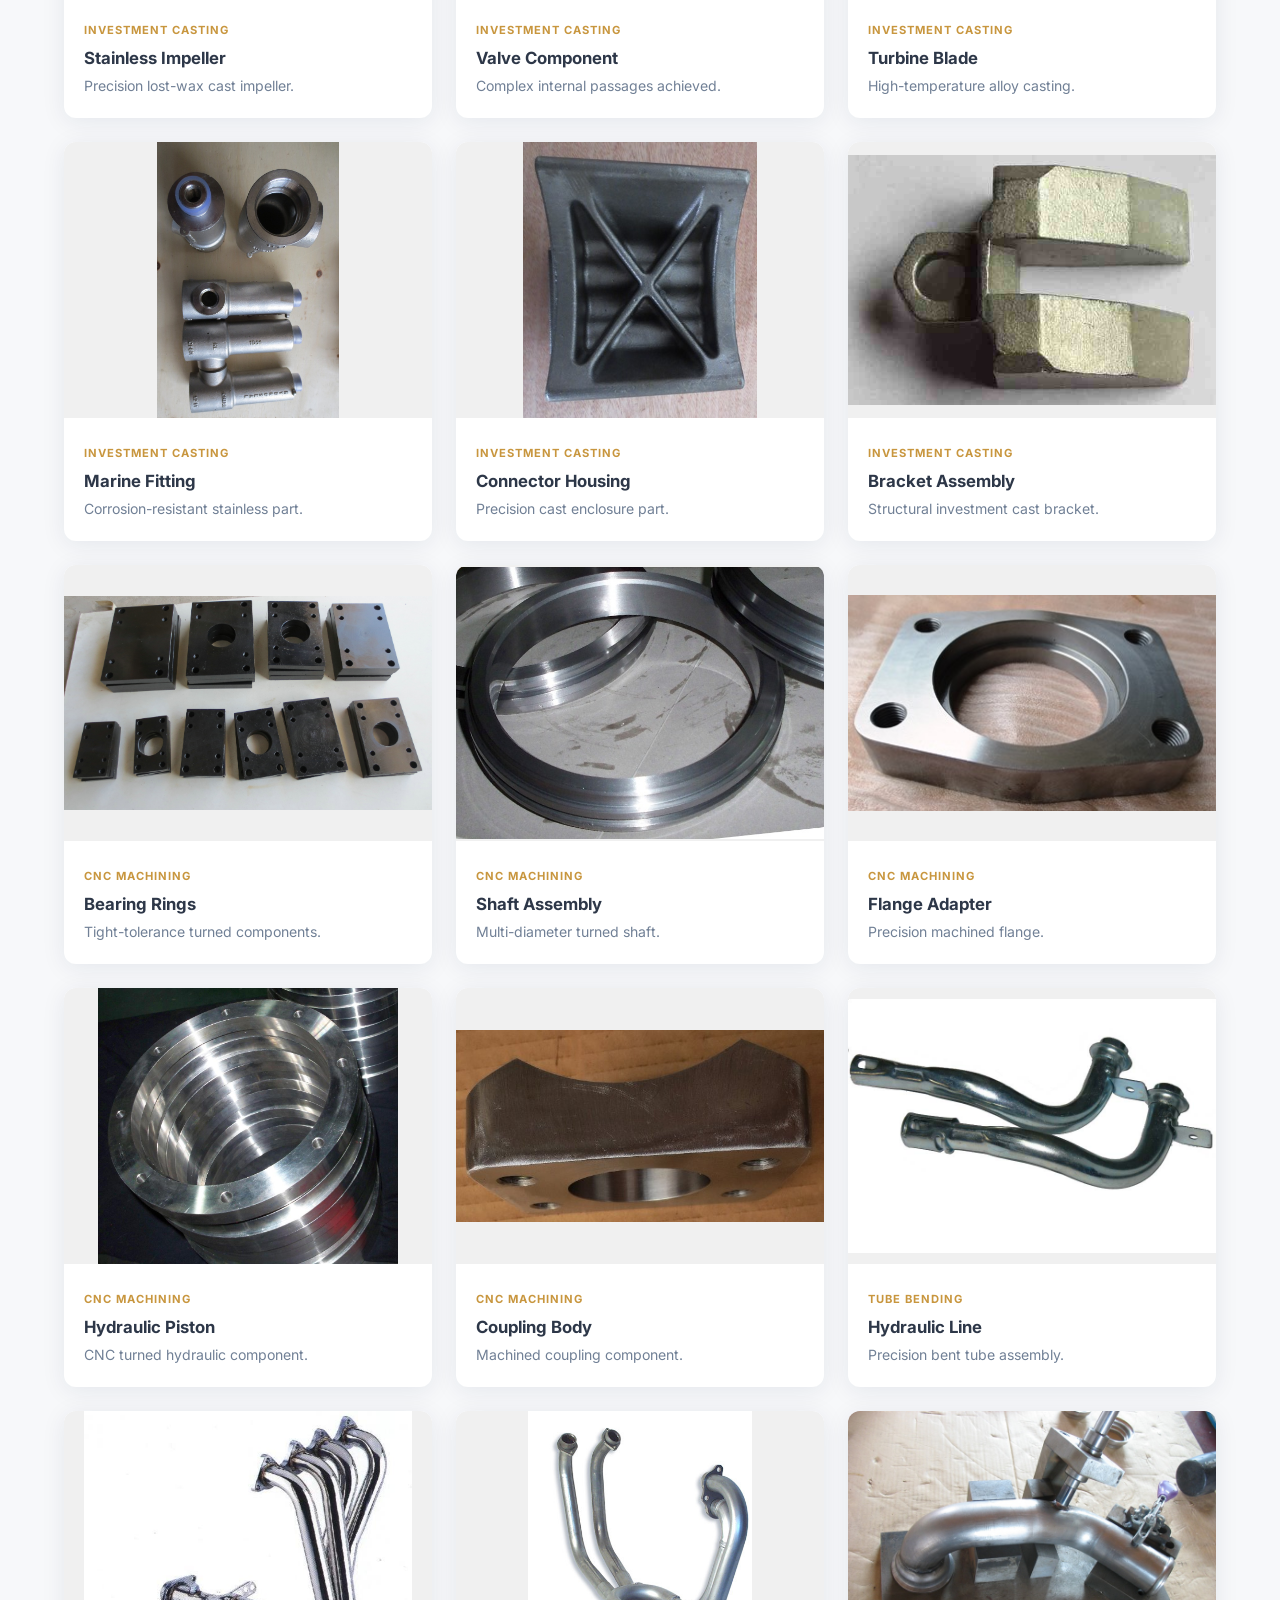
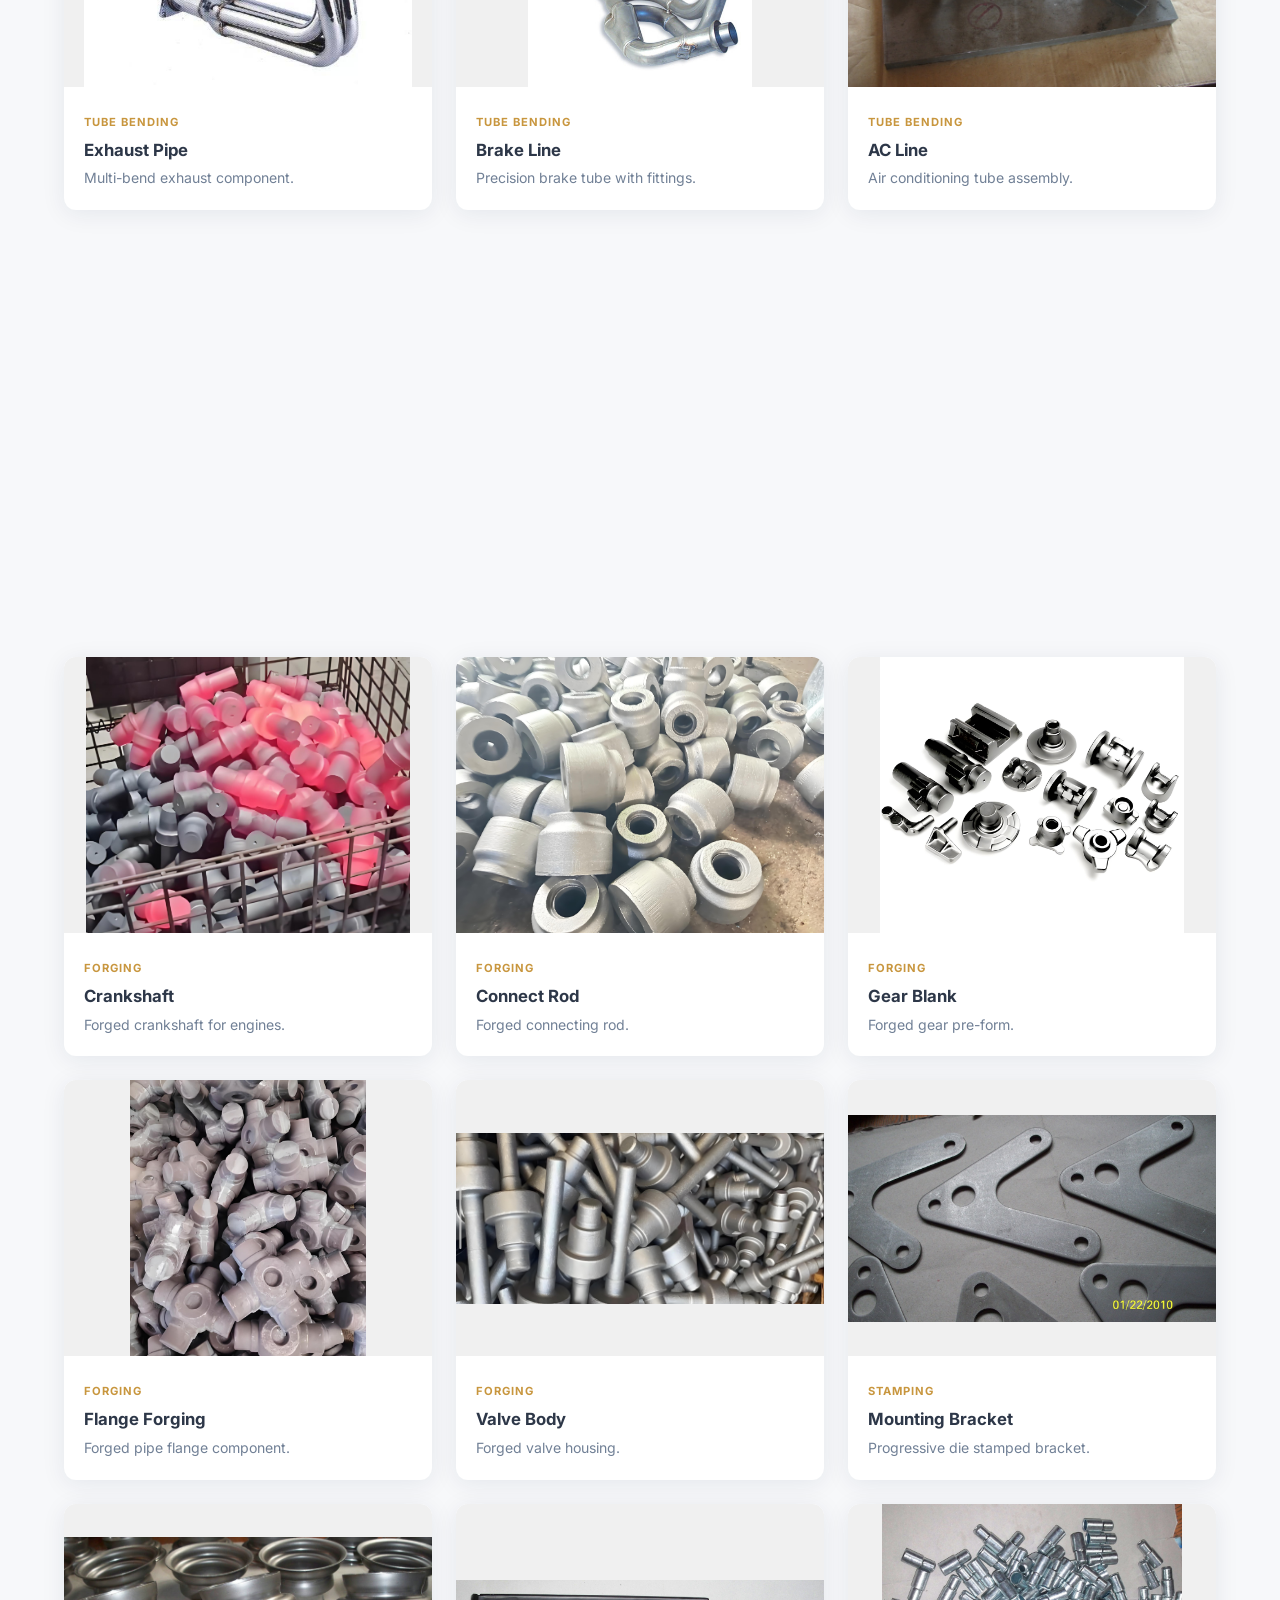
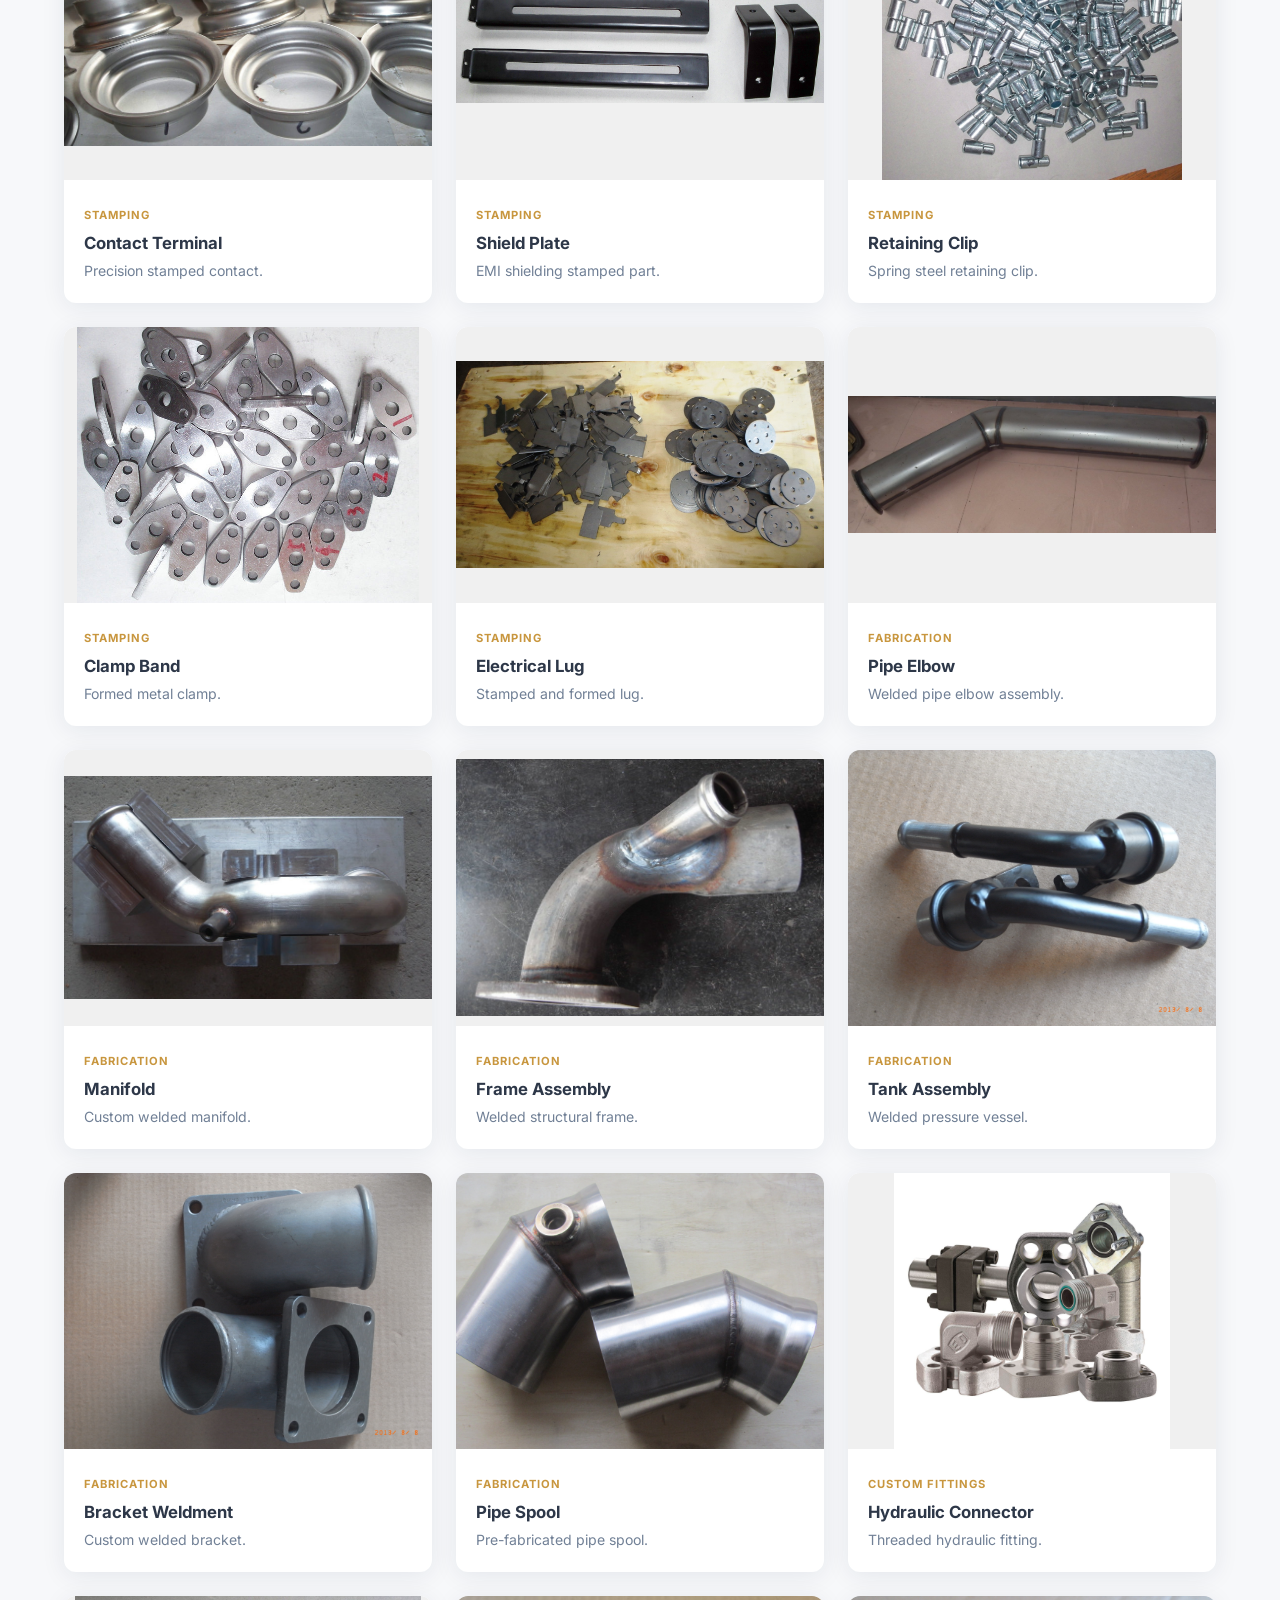
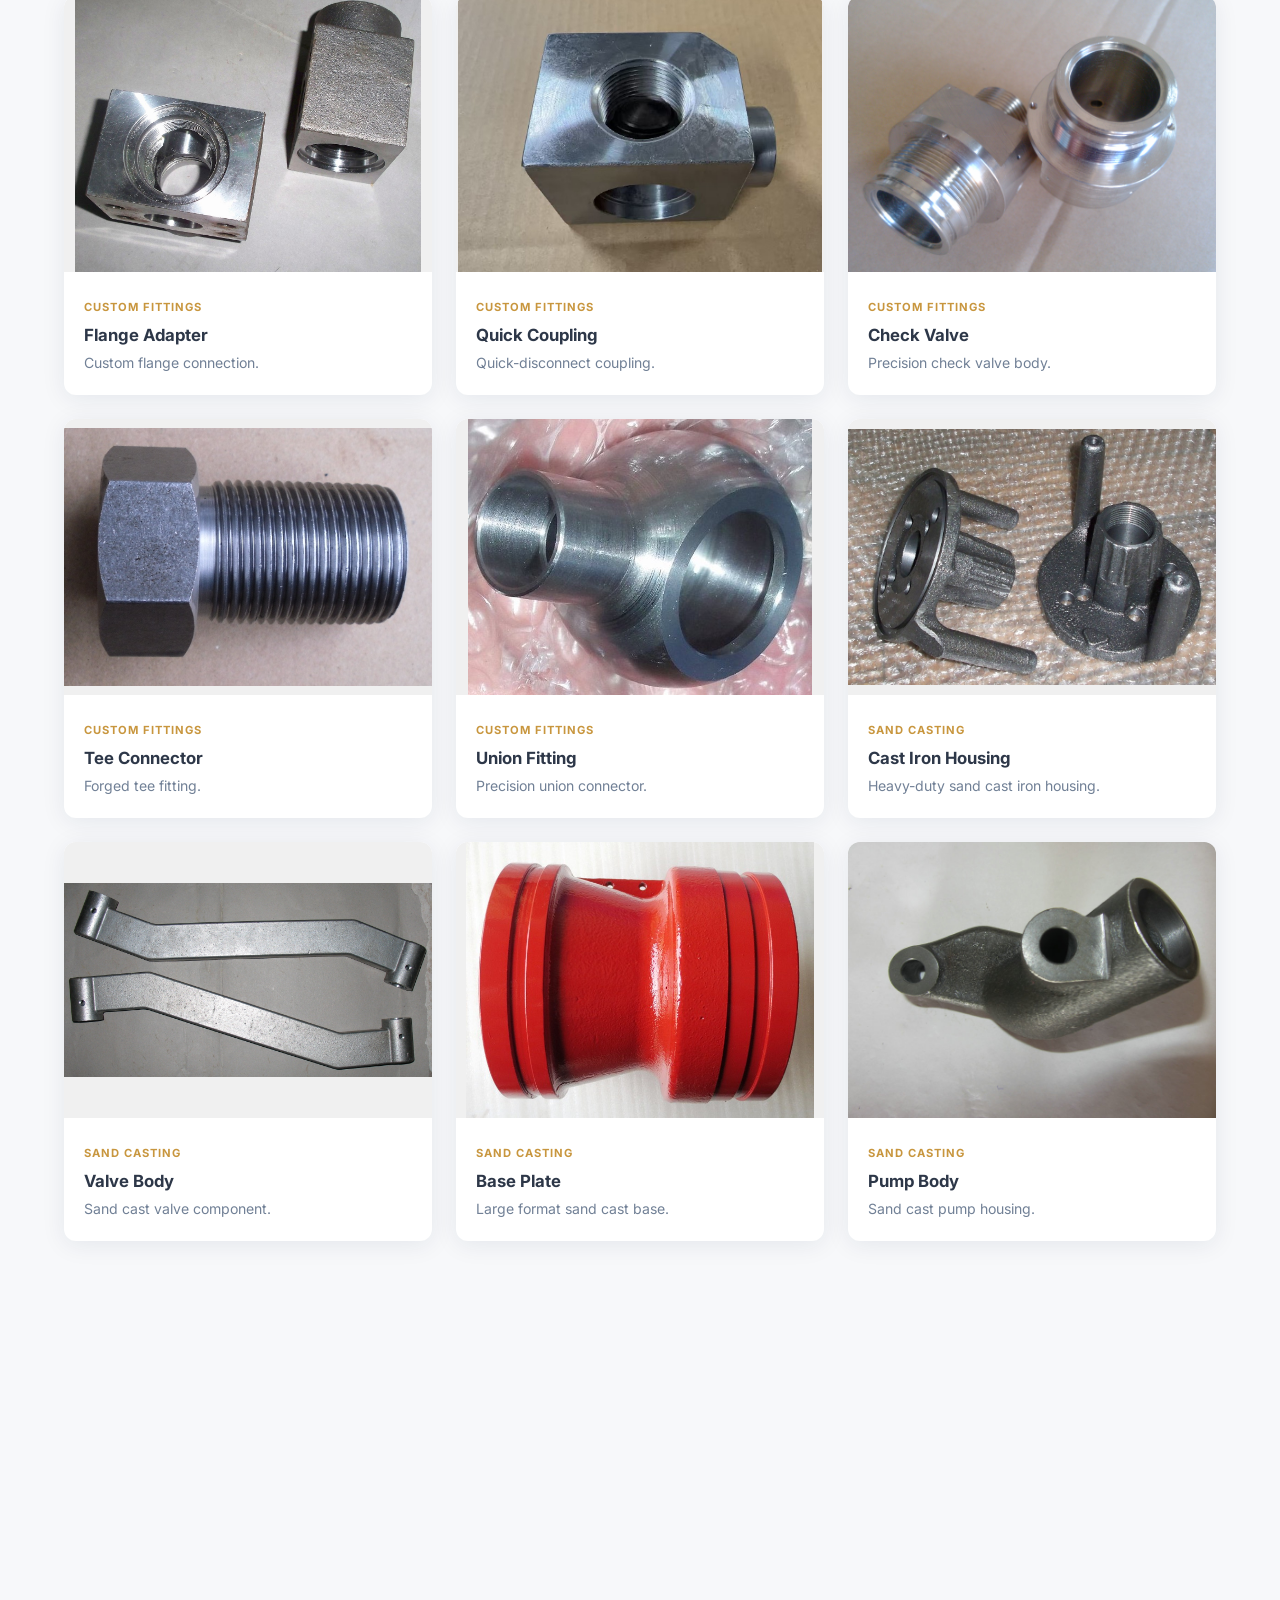
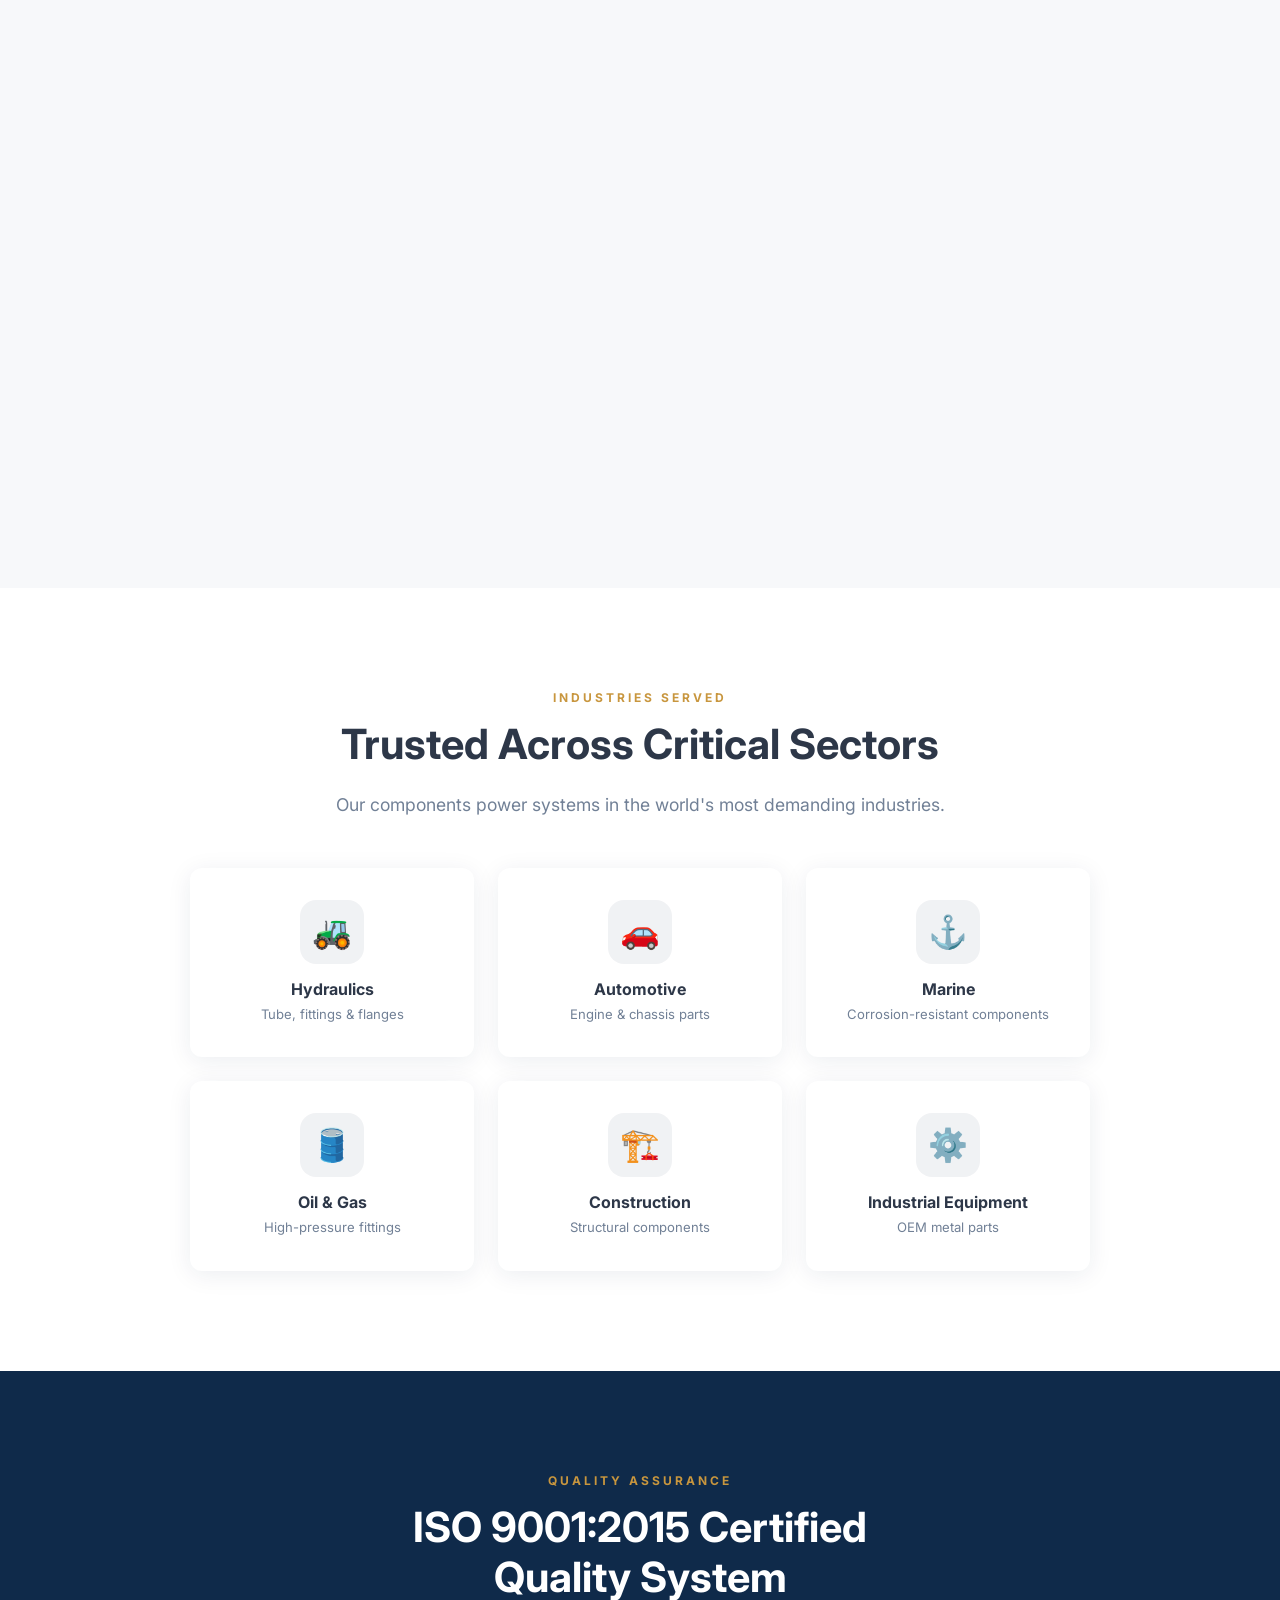
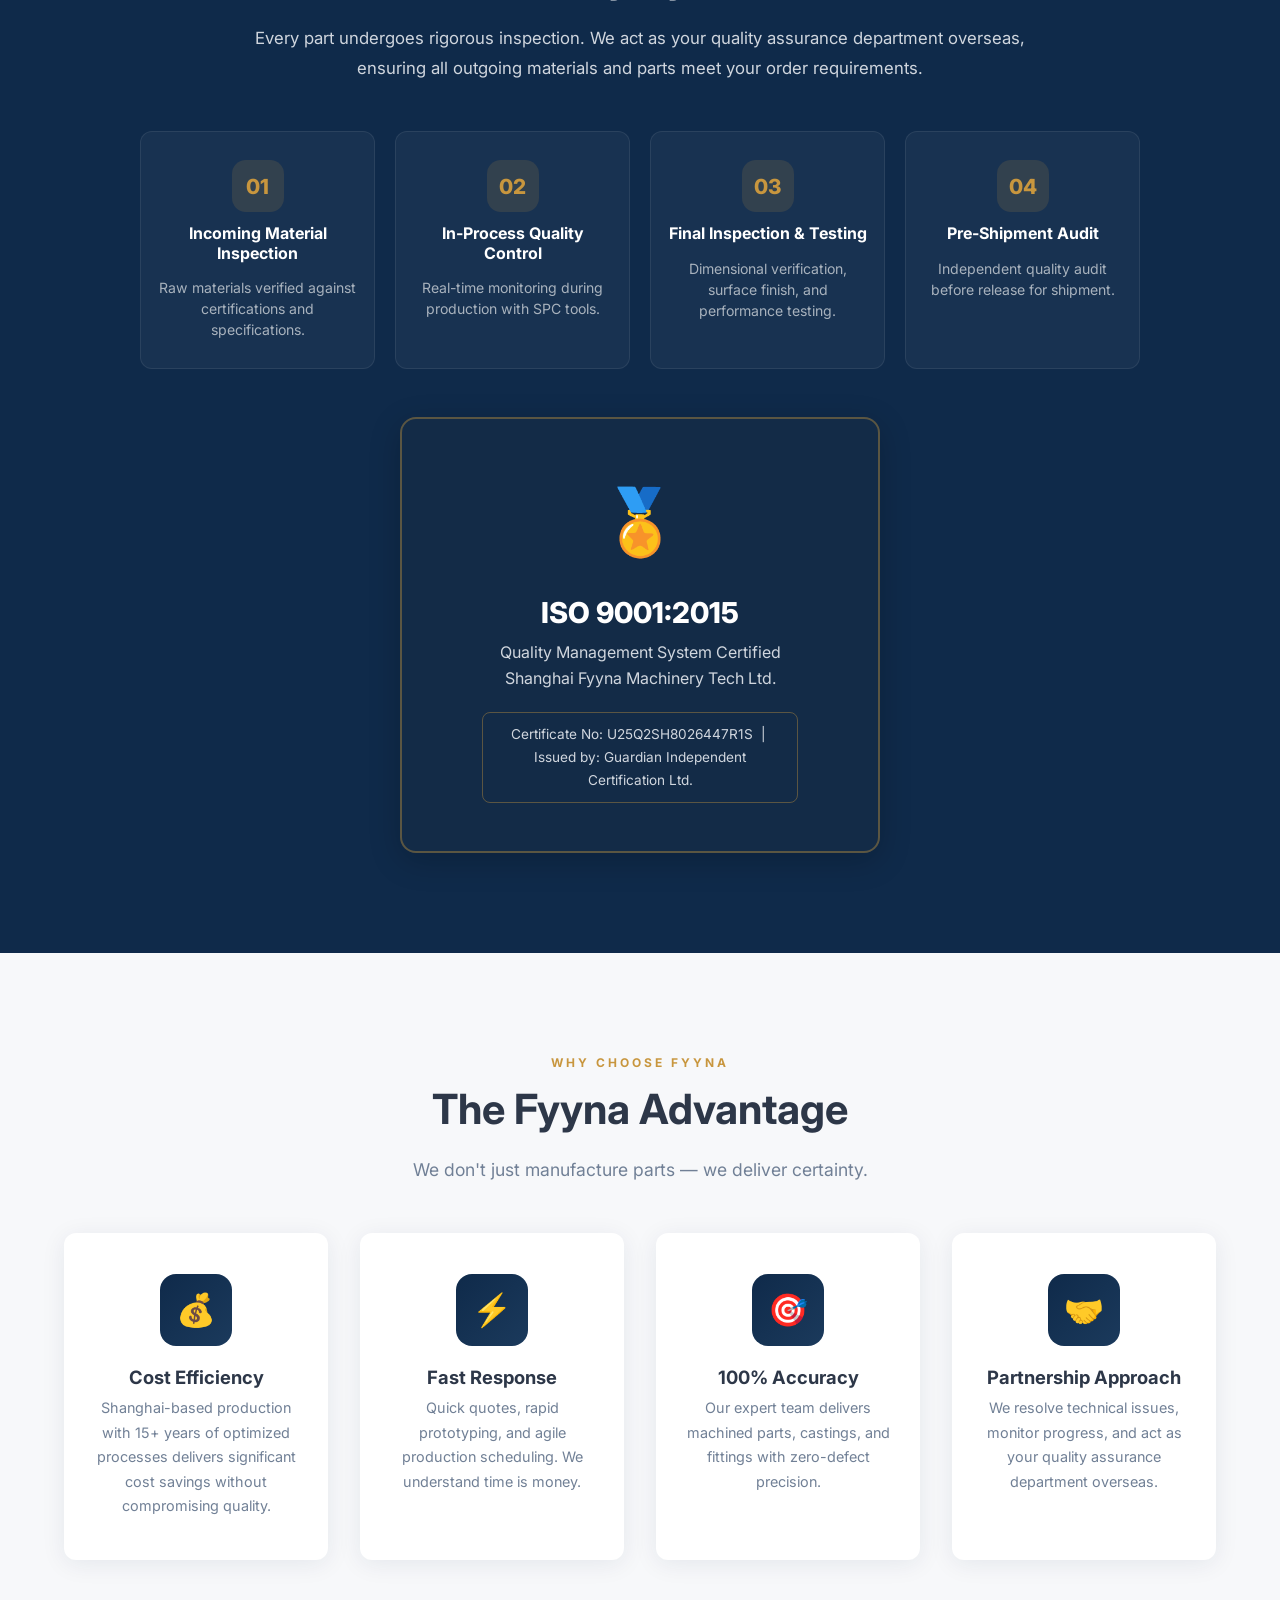
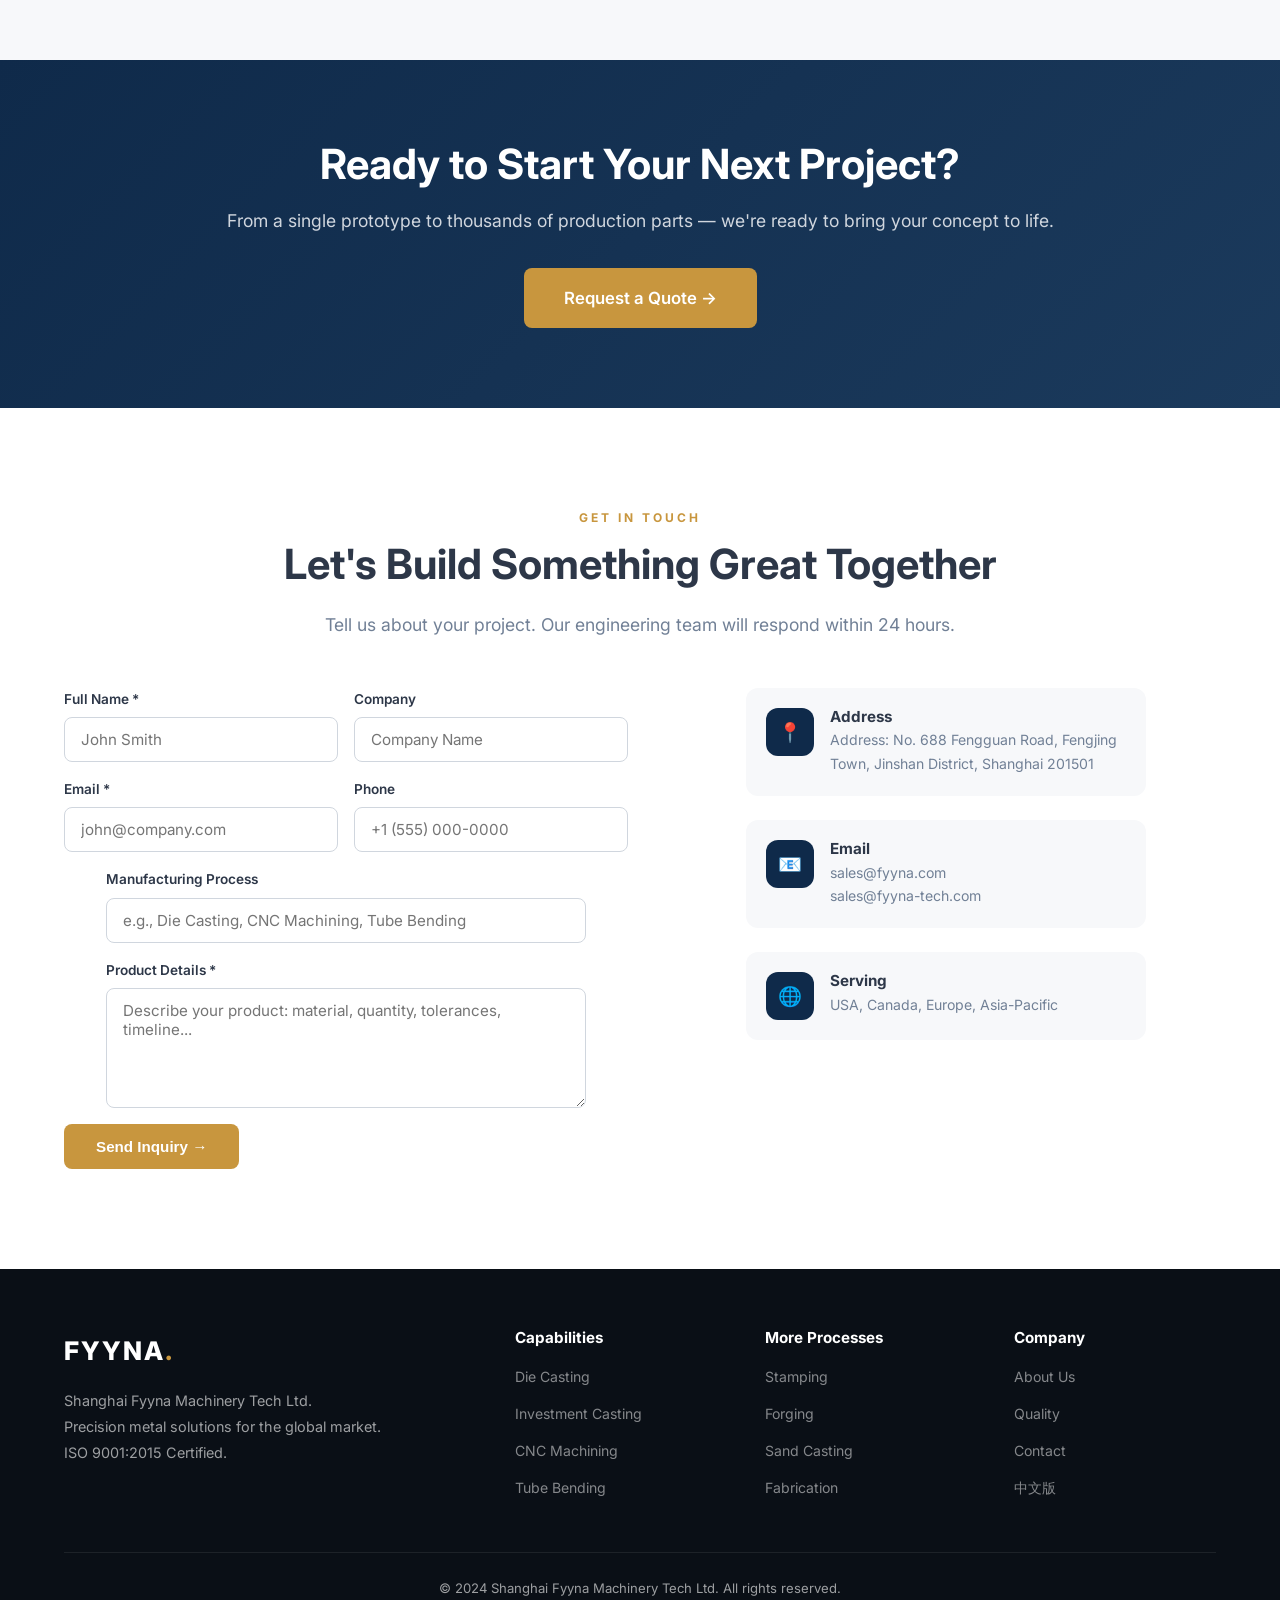
==== commit 5d5020a2: "Add additional sales contact email" ====
--- a/index.html
+++ b/index.html
@@ -49,7 +49,7 @@
     "contactPoint": {
       "@type": "ContactPoint",
       "contactType": "sales",
-      "email": "sales@fyyna.com",
+      "email": ["sales@fyyna.com", "sales@fyyna-tech.com"],
       "areaServed": ["US", "CA", "EU", "APAC"]
     },
     "hasOfferCatalog": {
@@ -518,7 +518,7 @@
           <div class="contact-item-icon">📧</div>
           <div>
             <h4>Email</h4>
-            <p>sales@fyyna.com</p>
+            <p>sales@fyyna.com<br>sales@fyyna-tech.com</p>
           </div>
         </div>
         <div class="contact-item">
